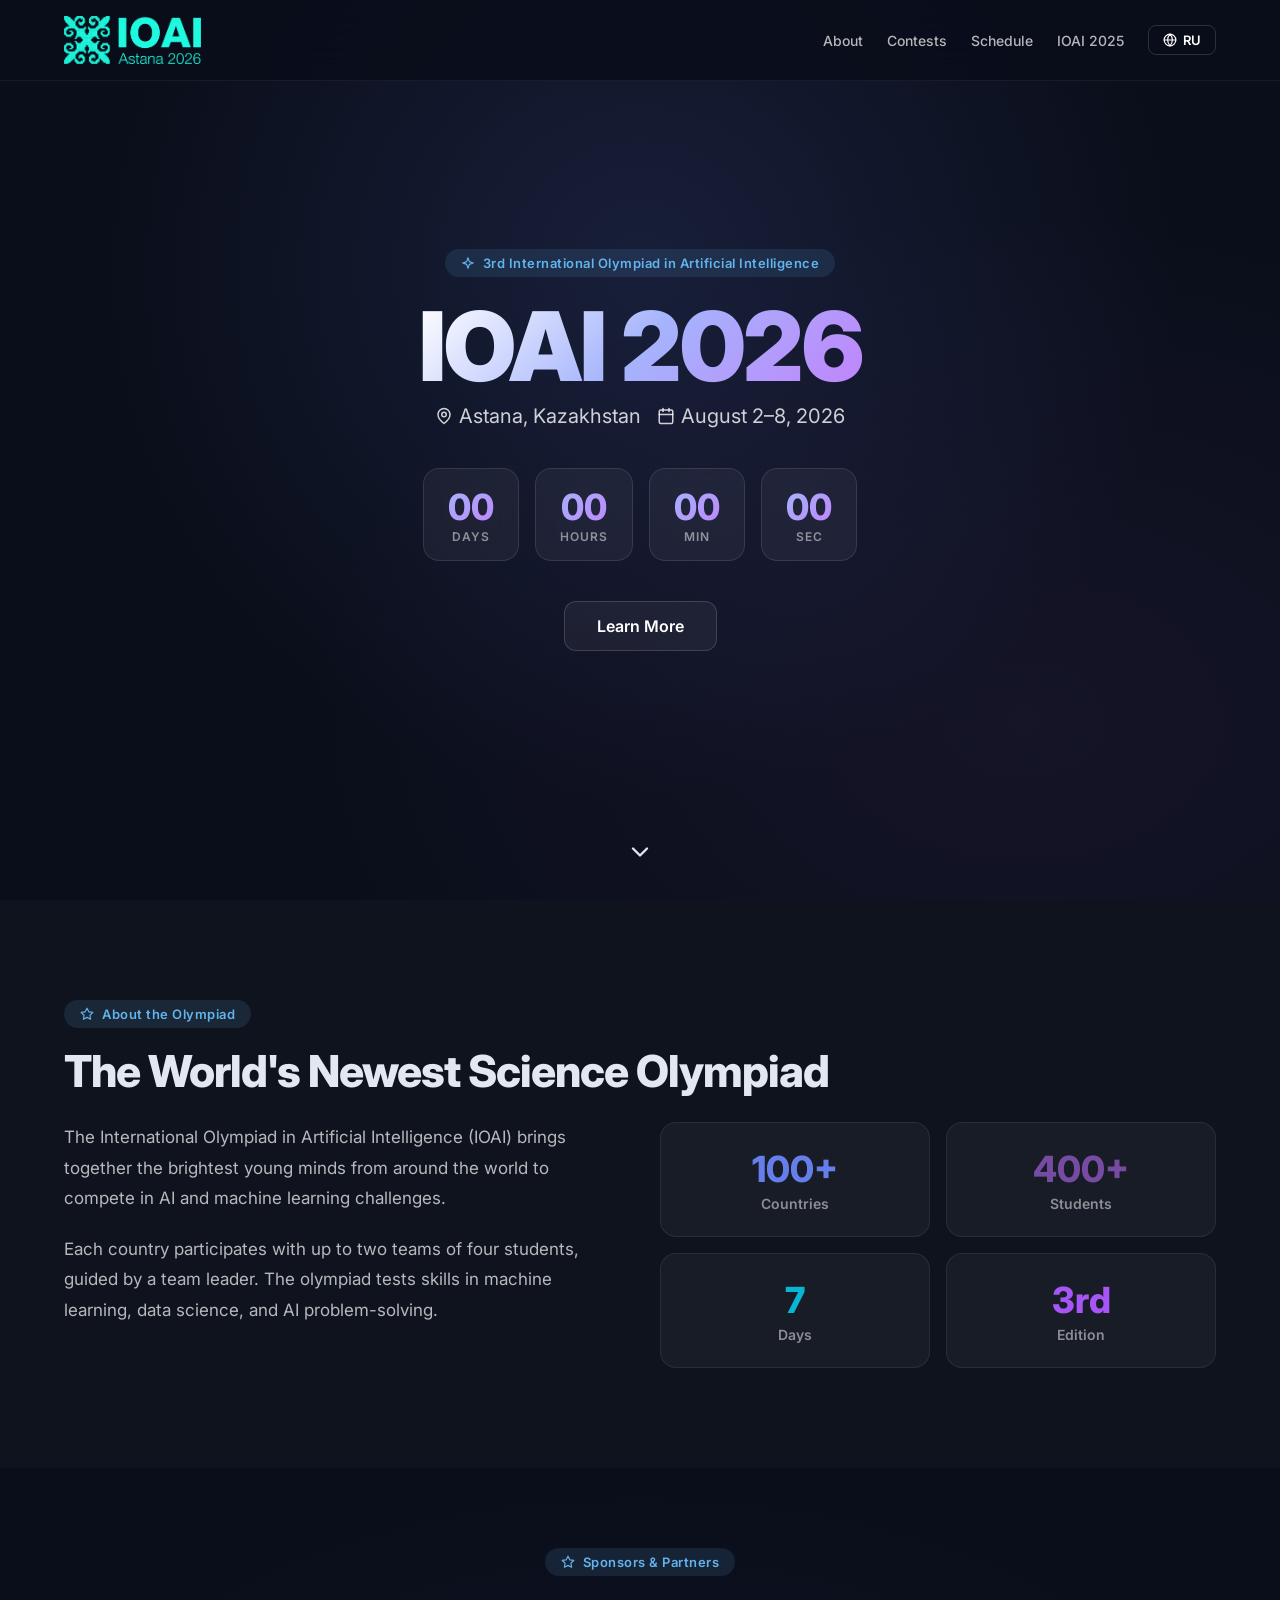
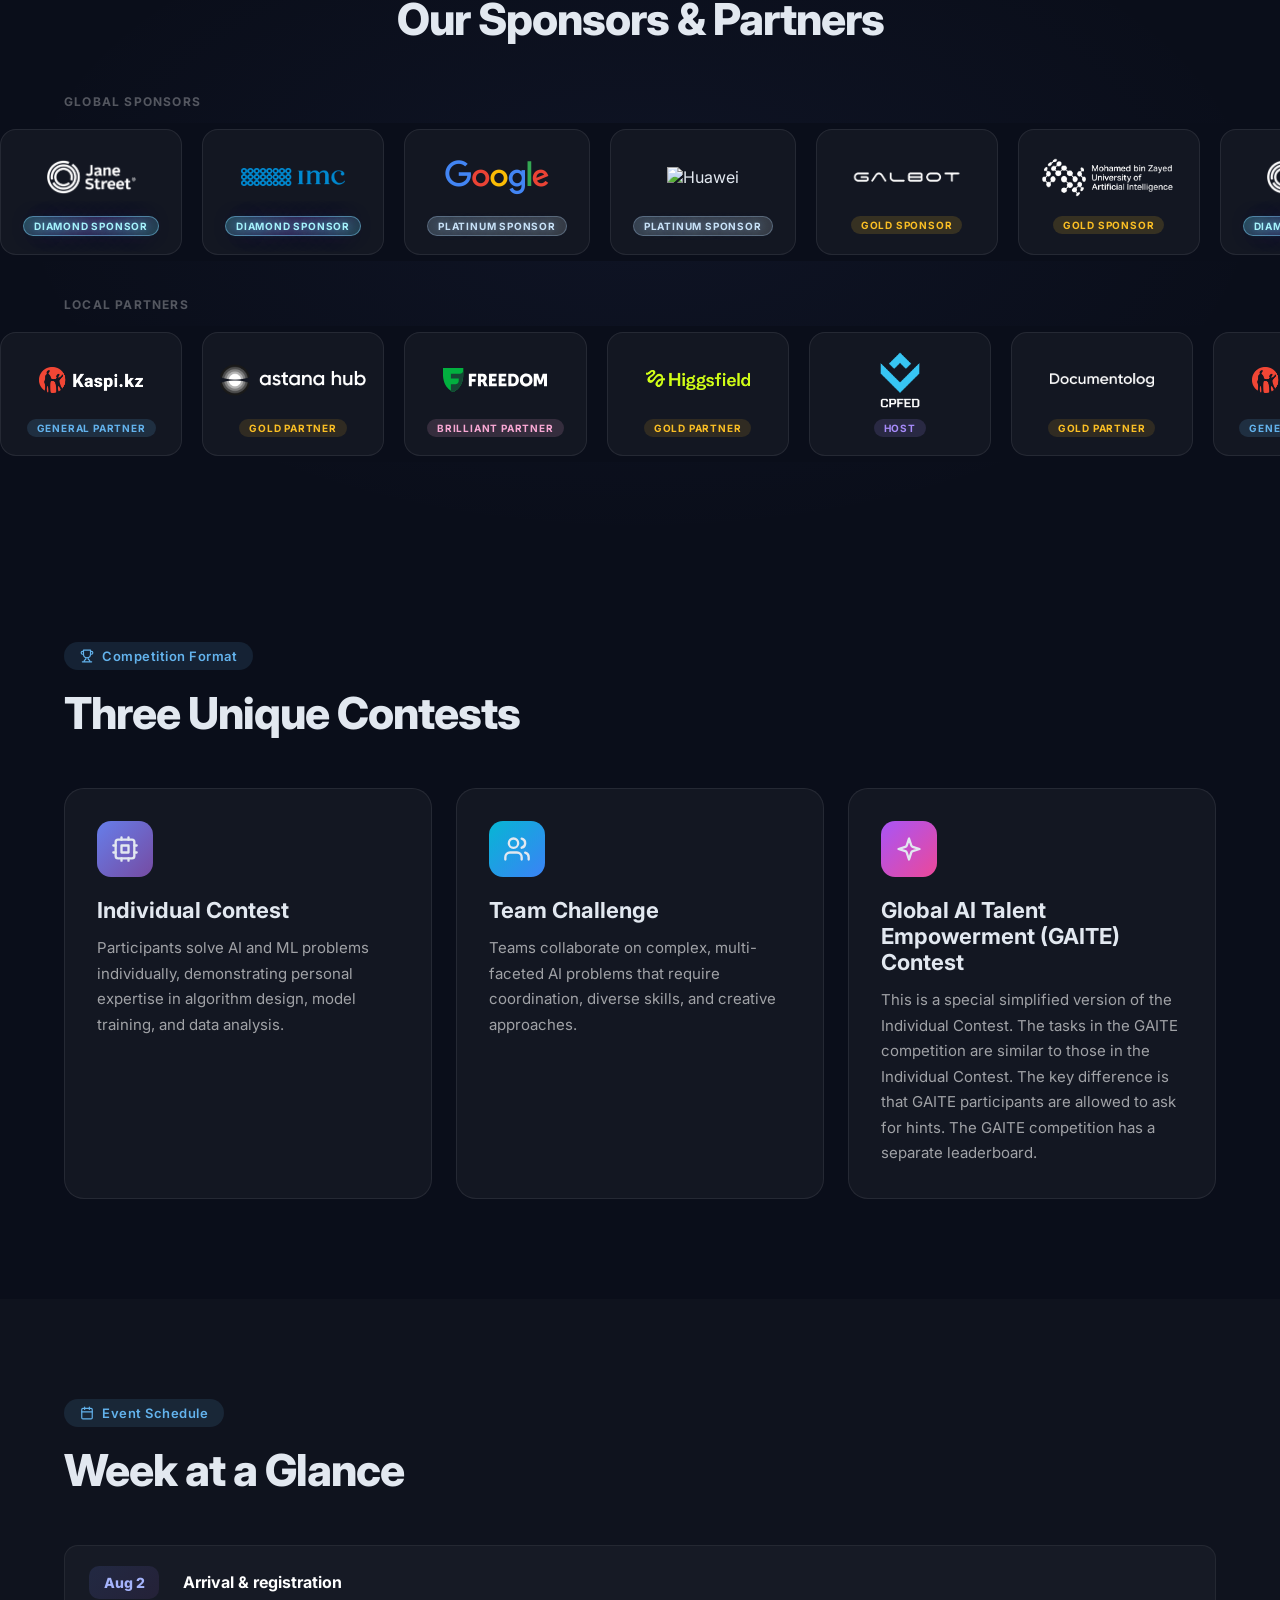
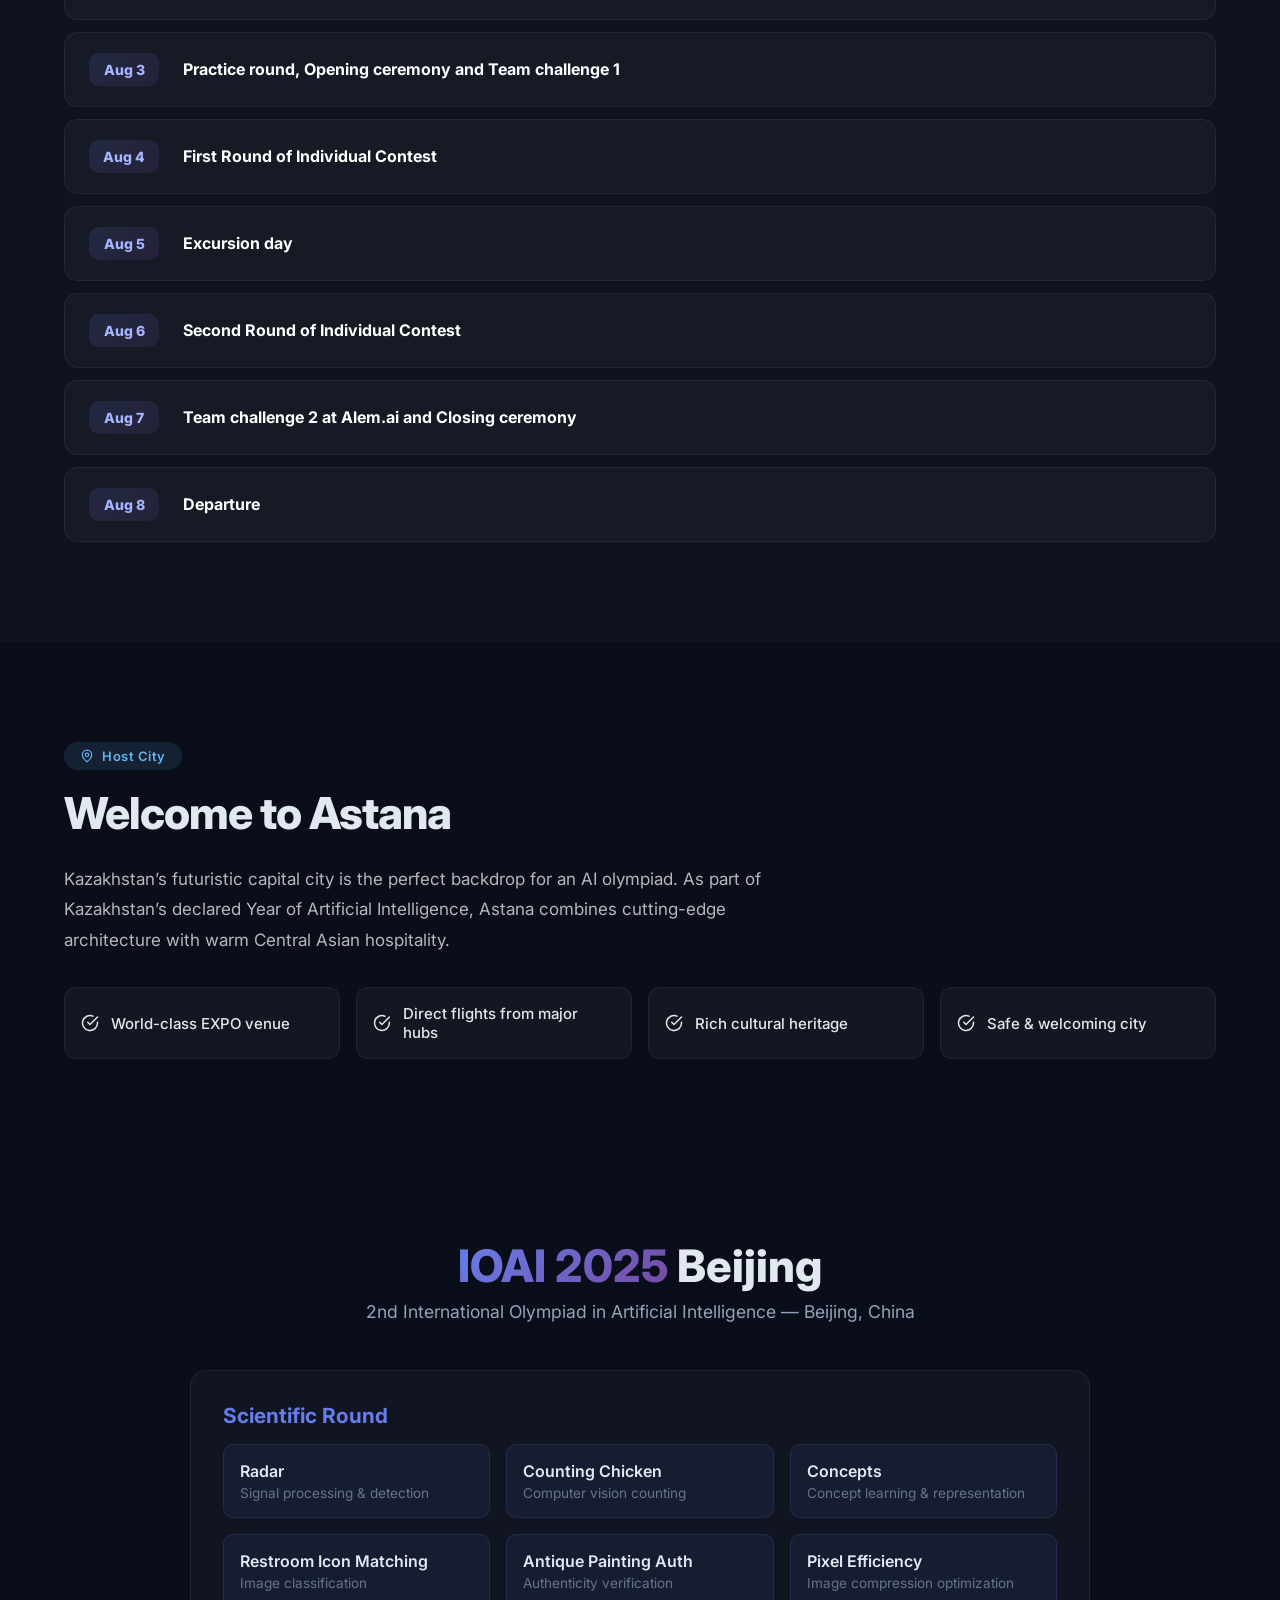
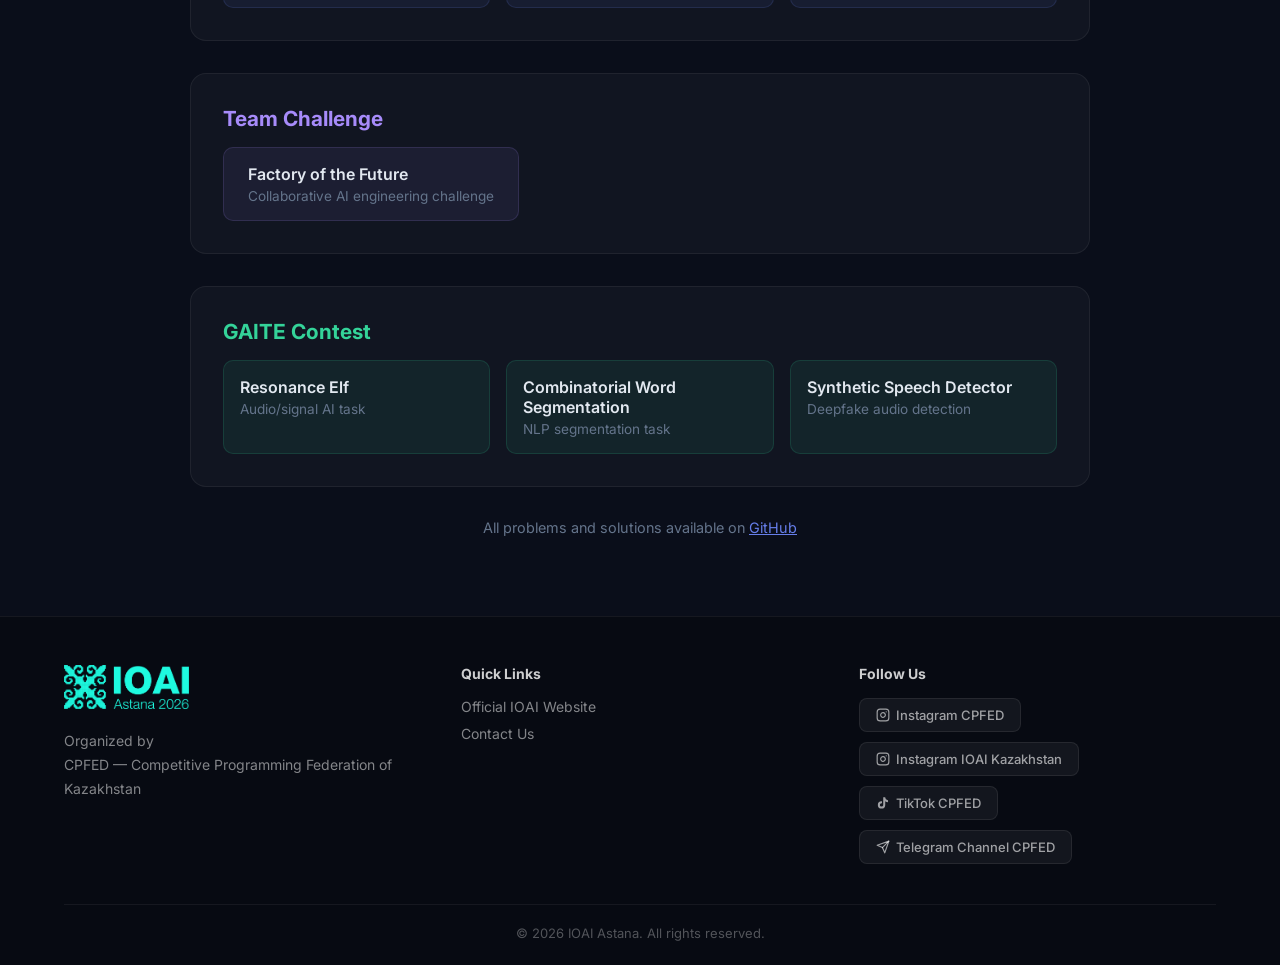
==== index.html @ 9057cfaf "fix/Huawei logo" ====
﻿<!DOCTYPE html>
<html lang="en">
<head>
<meta charset="UTF-8">
<meta name="viewport" content="width=device-width, initial-scale=1.0">
  <title>IOAI 2026 — International Olympiad in Artificial Intelligence | Astana, Kazakhstan</title>
<meta name="description" content="3rd International Olympiad in Artificial Intelligence. August 2-8, 2026. Astana, Kazakhstan. Register now for the world's newest science olympiad.">
<link rel="preconnect" href="https://fonts.googleapis.com">
<link href="https://fonts.googleapis.com/css2?family=Inter:wght@400;500;600;700;800;900&display=swap" rel="stylesheet">
<style>
*,*::before,*::after{box-sizing:border-box;margin:0;padding:0}
body{font-family:'Inter',-apple-system,BlinkMacSystemFont,sans-serif;background:#0a0e1a;color:#e2e8f0;min-height:100vh;overflow-x:hidden}
a{color:inherit;text-decoration:none}
::selection{background:rgba(102,126,234,0.4)}
input,select,textarea,button{font-family:inherit}
::-webkit-scrollbar{width:8px}
::-webkit-scrollbar-track{background:#0a0e1a}
::-webkit-scrollbar-thumb{background:rgba(255,255,255,0.1);border-radius:4px}

/* Animations */
@keyframes floatUp{0%{transform:translateY(0) scale(1);opacity:0}10%{opacity:1}90%{opacity:1}100%{transform:translateY(-110vh) scale(0.5);opacity:0}}
@keyframes bounce{0%,100%{transform:translateX(-50%) translateY(0)}50%{transform:translateX(-50%) translateY(10px)}}
@keyframes fadeIn{from{opacity:0;transform:translateY(10px)}to{opacity:1;transform:translateY(0)}}
@keyframes spin{to{transform:rotate(360deg)}}
@keyframes gradientShift{0%{background-position:0% 50%}50%{background-position:100% 50%}100%{background-position:0% 50%}}

/* Particle */
.particle{position:absolute;border-radius:50%;animation:floatUp linear infinite}

/* Nav */
.nav{position:fixed;top:0;left:0;right:0;z-index:100;background:rgba(10,14,26,0.85);backdrop-filter:blur(20px);border-bottom:1px solid rgba(255,255,255,0.06)}
.nav-inner{max-width:1200px;margin:0 auto;padding:0 24px;display:flex;align-items:center;justify-content:space-between;height:80px}
.nav-logo{display:flex;align-items:center;gap:10px;cursor:pointer}
.nav-logo-icon{width:36px;height:36px;border-radius:10px;background:linear-gradient(135deg,#667eea,#764ba2);display:flex;align-items:center;justify-content:center}
.nav-links{display:flex;align-items:center;gap:24px}
.nav-link{cursor:pointer;font-size:14px;font-weight:500;color:rgba(255,255,255,0.7);transition:color 0.2s;background:none;border:none}
.nav-link:hover{color:#fff}
.btn-primary{padding:8px 20px;border-radius:8px;border:none;cursor:pointer;background:linear-gradient(135deg,#667eea,#764ba2);color:#fff;font-size:14px;font-weight:600;transition:transform 0.2s}
.btn-primary:hover{transform:scale(1.03)}
.btn-lang{padding:6px 14px;border-radius:8px;border:1px solid rgba(255,255,255,0.15);background:transparent;color:#fff;font-size:13px;font-weight:600;cursor:pointer;display:flex;align-items:center;gap:6px}

/* Section base */
.section{max-width:1200px;margin:0 auto;padding:100px 24px}
.tag{display:inline-flex;align-items:center;gap:8px;padding:6px 16px;border-radius:20px;font-size:13px;font-weight:600;background:rgba(99,179,237,0.12);color:#63b3ed;margin-bottom:16px;letter-spacing:0.5px}
.section-title{font-size:clamp(28px,4vw,44px);font-weight:800;margin-bottom:24px;letter-spacing:-1px}

/* Hero */
.hero{min-height:100vh;display:flex;align-items:center;justify-content:center;position:relative;overflow:hidden;background:radial-gradient(ellipse at 50% 30%,rgba(102,126,234,0.15) 0%,transparent 60%),radial-gradient(ellipse at 80% 80%,rgba(118,75,162,0.1) 0%,transparent 50%)}
.hero-content{text-align:center;z-index:10;padding:0 24px;max-width:800px}
.hero-title{font-size:clamp(48px,10vw,96px);font-weight:900;line-height:0.95;background:linear-gradient(135deg,#fff 0%,#a5b4fc 50%,#c084fc 100%);-webkit-background-clip:text;-webkit-text-fill-color:transparent;margin-bottom:12px;letter-spacing:-2px}
.hero-meta{display:flex;align-items:center;justify-content:center;gap:16px;margin-bottom:8px;flex-wrap:wrap;font-size:20px;color:rgba(255,255,255,0.8)}
.hero-meta svg{flex-shrink:0}
.countdown{display:flex;justify-content:center;gap:16px;margin:40px 0;flex-wrap:wrap}
.countdown-item{background:rgba(255,255,255,0.05);border:1px solid rgba(255,255,255,0.1);border-radius:16px;padding:16px 24px;min-width:80px;text-align:center;backdrop-filter:blur(10px)}
.countdown-val{font-size:36px;font-weight:800;font-variant-numeric:tabular-nums;background:linear-gradient(135deg,#a5b4fc,#c084fc);-webkit-background-clip:text;-webkit-text-fill-color:transparent}
.countdown-label{font-size:12px;color:rgba(255,255,255,0.5);font-weight:600;text-transform:uppercase;letter-spacing:1px}
.hero-buttons{display:flex;gap:16px;justify-content:center;flex-wrap:wrap}
.btn-hero{padding:14px 32px;border-radius:12px;border:none;cursor:pointer;background:linear-gradient(135deg,#667eea,#764ba2);color:#fff;font-size:16px;font-weight:700;display:flex;align-items:center;gap:8px;box-shadow:0 4px 30px rgba(102,126,234,0.4);transition:transform 0.2s}
.btn-hero:hover{transform:scale(1.04)}
.btn-hero-outline{padding:14px 32px;border-radius:12px;cursor:pointer;border:1px solid rgba(255,255,255,0.15);background:rgba(255,255,255,0.05);color:#fff;font-size:16px;font-weight:600}
.scroll-hint{position:absolute;bottom:30px;left:50%;transform:translateX(-50%);cursor:pointer;animation:bounce 2s infinite}

/* About stats */
.stats-grid{display:grid;grid-template-columns:1fr 1fr;gap:16px}
.stat-card{background:rgba(255,255,255,0.04);border:1px solid rgba(255,255,255,0.08);border-radius:16px;padding:24px;text-align:center}
.stat-val{font-size:36px;font-weight:800;margin-bottom:4px}
.stat-label{font-size:14px;color:rgba(255,255,255,0.5);font-weight:600}

/* Cards */
.card{background:rgba(255,255,255,0.04);border:1px solid rgba(255,255,255,0.08);border-radius:20px;padding:32px;transition:all 0.3s}
.card:hover{background:rgba(255,255,255,0.07);transform:translateY(-4px)}
.card-icon{width:56px;height:56px;border-radius:14px;display:flex;align-items:center;justify-content:center;margin-bottom:20px}
.card h3{font-size:22px;font-weight:700;margin-bottom:12px}
.card p{font-size:15px;line-height:1.7;color:rgba(255,255,255,0.6)}

/* Schedule */
.schedule-item{display:flex;align-items:center;gap:24px;padding:20px 24px;background:rgba(255,255,255,0.03);border:1px solid rgba(255,255,255,0.06);border-radius:14px;transition:all 0.2s}
.schedule-item:hover{background:rgba(255,255,255,0.06)}
.schedule-date{min-width:70px;padding:8px 0;text-align:center;border-radius:10px;background:linear-gradient(135deg,rgba(102,126,234,0.15),rgba(118,75,162,0.15));font-weight:800;font-size:14px;color:#a5b4fc}

/* Feature chips */
.feature-chip{display:flex;align-items:center;gap:12px;padding:16px;background:rgba(255,255,255,0.04);border-radius:12px;border:1px solid rgba(255,255,255,0.06);font-size:15px;font-weight:500}

/* Registration */
.register-section{background:radial-gradient(ellipse at 50% 50%,rgba(102,126,234,0.08) 0%,transparent 60%)}
.role-grid{display:grid;grid-template-columns:repeat(auto-fit,minmax(160px,1fr));gap:12px;margin-bottom:32px}
.role-card{padding:20px;border-radius:16px;cursor:pointer;text-align:center;background:rgba(255,255,255,0.03);border:1.5px solid rgba(255,255,255,0.08);transition:all 0.2s}
.role-card.active{background:rgba(102,126,234,0.15);border:2px solid #667eea;transform:scale(1.02)}
.role-icon{width:48px;height:48px;border-radius:14px;margin:0 auto 12px;display:flex;align-items:center;justify-content:center;background:rgba(255,255,255,0.06);color:rgba(255,255,255,0.4)}
.role-card.active .role-icon{background:linear-gradient(135deg,#667eea,#764ba2);color:#fff}
.role-card .role-label{font-weight:700;font-size:15px;margin-bottom:4px;color:rgba(255,255,255,0.7)}
.role-card.active .role-label{color:#fff}
.role-card .role-desc{font-size:12px;color:rgba(255,255,255,0.4)}

.form-box{background:rgba(255,255,255,0.03);border:1px solid rgba(255,255,255,0.08);border-radius:20px;padding:32px;animation:fadeIn 0.3s ease}
.form-grid{display:grid;gap:16px;margin-bottom:16px}
.form-grid-2{grid-template-columns:1fr 1fr}
.form-grid-3{grid-template-columns:1fr 1fr 1fr}
.form-grid-2-1{grid-template-columns:2fr 1fr}
.form-label{display:block;margin-bottom:6px;font-size:13px;font-weight:600;color:rgba(255,255,255,0.6)}
.form-input{width:100%;padding:12px 16px;border-radius:10px;border:1.5px solid rgba(255,255,255,0.12);background:rgba(255,255,255,0.05);color:#fff;font-size:15px;outline:none;transition:all 0.2s}
.form-input:focus{border-color:#667eea}
.form-input.error{border-color:#ef4444}
.form-input::placeholder{color:rgba(255,255,255,0.25)}
select.form-input{cursor:pointer;appearance:none;background-image:url("data:image/svg+xml,%3Csvg xmlns='http://www.w3.org/2000/svg' width='12' height='12' viewBox='0 0 24 24' fill='none' stroke='rgba(255,255,255,0.4)' stroke-width='2'%3E%3Cpath d='M6 9l6 6 6-6'/%3E%3C/svg%3E");background-repeat:no-repeat;background-position:right 12px center}
select.form-input option{background:#1a1f2e}
.btn-submit{width:100%;padding:16px 32px;border-radius:12px;border:none;cursor:pointer;background:linear-gradient(135deg,#667eea,#764ba2);color:#fff;font-size:17px;font-weight:700;display:flex;align-items:center;justify-content:center;gap:10px;box-shadow:0 4px 30px rgba(102,126,234,0.3);transition:all 0.2s}
.btn-submit:hover{transform:scale(1.01)}
.btn-submit:disabled{opacity:0.6;cursor:wait}
.spinner{width:20px;height:20px;border:3px solid rgba(255,255,255,0.3);border-top-color:#fff;border-radius:50%;display:inline-block;animation:spin 0.8s linear infinite}

/* Success */
.success-box{background:rgba(34,197,94,0.08);border:1px solid rgba(34,197,94,0.25);border-radius:20px;padding:40px;text-align:center;margin-bottom:32px}
.reg-id{display:inline-block;padding:12px 24px;border-radius:12px;background:rgba(255,255,255,0.08);font-family:monospace;font-size:18px;font-weight:700;color:#a5b4fc;letter-spacing:1px}

/* Footer */
.footer{border-top:1px solid rgba(255,255,255,0.06);background:rgba(0,0,0,0.3)}
.footer-inner{max-width:1200px;margin:0 auto;padding:48px 24px 24px}
.footer-grid{display:grid;grid-template-columns:repeat(auto-fit,minmax(200px,1fr));gap:40px;margin-bottom:40px}
.footer-bottom{border-top:1px solid rgba(255,255,255,0.06);padding-top:20px;text-align:center;color:rgba(255,255,255,0.3);font-size:13px}
.social-link{padding:8px 16px;border-radius:8px;background:rgba(255,255,255,0.05);border:1px solid rgba(255,255,255,0.08);color:rgba(255,255,255,0.6);font-size:13px;font-weight:500;display:inline-flex;align-items:center;gap:6px}

/* Sponsors marquee */
@keyframes marqueeLeft{from{transform:translateX(0)}to{transform:translateX(-50%)}}
@keyframes marqueeRight{from{transform:translateX(-50%)}to{transform:translateX(0)}}
.marquee-track{display:flex;gap:20px;width:max-content;padding:6px 0;background:#0a0e1a}
.marquee-left{animation:marqueeLeft 90s linear infinite}
.marquee-right{animation:marqueeRight 90s linear infinite}
.marquee-track:hover{animation-play-state:paused}
.sponsor-card{display:flex;flex-direction:column;align-items:center;gap:10px;padding:18px 22px;background:rgba(255,255,255,0.04);border:1px solid rgba(255,255,255,0.08);border-radius:16px;min-width:170px;flex-shrink:0;text-decoration:none;transition:all 0.25s;cursor:pointer}
.sponsor-card:hover{background:rgba(255,255,255,0.08);transform:translateY(-3px);border-color:rgba(255,255,255,0.15)}
.sponsor-logo-wrap{border-radius:10px;padding:10px 16px;display:flex;align-items:center;justify-content:center;width:136px;height:58px}
.sponsor-logo-wrap img{max-width:100%;max-height:100%;object-fit:contain;display:block}
.sponsor-tier{font-size:10px;font-weight:700;text-transform:uppercase;letter-spacing:0.8px;padding:3px 10px;border-radius:20px;white-space:nowrap}
.tier-diamond{background:linear-gradient(135deg,rgba(100,230,255,0.28),rgba(180,100,255,0.18),rgba(100,230,255,0.22));color:#a5f3fc;text-shadow:0 0 10px rgba(100,230,255,0.8),0 0 22px rgba(160,100,255,0.5);border:1px solid rgba(130,220,255,0.45)}
.tier-platinum{background:linear-gradient(135deg,rgba(180,215,245,0.22),rgba(240,250,255,0.16));color:#c8e2f8;text-shadow:0 0 10px rgba(160,210,255,0.55);border:1px solid rgba(180,220,255,0.28)}
.tier-gold{background:rgba(251,191,36,0.15);color:#fbbf24}
.tier-host{background:rgba(167,139,250,0.15);color:#a78bfa}
.tier-general{background:rgba(99,179,237,0.15);color:#63b3ed}
.tier-brilliant{background:rgba(249,168,212,0.15);color:#f9a8d4}
.tier-golden{background:rgba(251,191,36,0.12);color:#fbbf24}

/* Responsive */
@media(max-width:768px){
  .nav-links .nav-link:not(.btn-primary):not(.btn-lang){display:none}
  .form-grid-2,.form-grid-3,.form-grid-2-1{grid-template-columns:1fr}
  .hero-meta{flex-direction:column;gap:8px}
  .countdown{gap:8px}
  .countdown-item{padding:12px 16px;min-width:60px}
  .countdown-val{font-size:28px}
  .stats-grid{grid-template-columns:1fr 1fr}
}
</style>
</head>
<body>

<!-- SVG Icons (hidden) -->
<svg style="display:none" xmlns="http://www.w3.org/2000/svg">
  <symbol id="icon-brain" viewBox="0 0 24 24" fill="none" stroke="currentColor" stroke-width="2" stroke-linecap="round" stroke-linejoin="round"><path d="M9.5 2A5.5 5.5 0 0 0 4 7.5c0 1.5.5 2.8 1.4 3.8A3.5 3.5 0 0 0 4 14.5C4 16.4 5.6 18 7.5 18H8v2.5a1.5 1.5 0 0 0 3 0V18h2v2.5a1.5 1.5 0 0 0 3 0V18h.5c1.9 0 3.5-1.6 3.5-3.5a3.5 3.5 0 0 0-1.4-2.8c.9-1 1.4-2.3 1.4-3.7A5.5 5.5 0 0 0 14.5 2h-5z"/></symbol>
  <symbol id="icon-sparkles" viewBox="0 0 24 24" fill="none" stroke="currentColor" stroke-width="2" stroke-linecap="round" stroke-linejoin="round"><path d="m12 3-1.9 5.8a2 2 0 0 1-1.3 1.3L3 12l5.8 1.9a2 2 0 0 1 1.3 1.3L12 21l1.9-5.8a2 2 0 0 1 1.3-1.3L21 12l-5.8-1.9a2 2 0 0 1-1.3-1.3Z"/></symbol>
  <symbol id="icon-map-pin" viewBox="0 0 24 24" fill="none" stroke="currentColor" stroke-width="2" stroke-linecap="round" stroke-linejoin="round"><path d="M20 10c0 6-8 12-8 12s-8-6-8-12a8 8 0 1 1 16 0Z"/><circle cx="12" cy="10" r="3"/></symbol>
  <symbol id="icon-calendar" viewBox="0 0 24 24" fill="none" stroke="currentColor" stroke-width="2" stroke-linecap="round" stroke-linejoin="round"><rect x="3" y="4" width="18" height="18" rx="2"/><path d="M16 2v4M8 2v4M3 10h18"/></symbol>
  <symbol id="icon-arrow-right" viewBox="0 0 24 24" fill="none" stroke="currentColor" stroke-width="2" stroke-linecap="round" stroke-linejoin="round"><path d="M5 12h14M12 5l7 7-7 7"/></symbol>
  <symbol id="icon-chevron-down" viewBox="0 0 24 24" fill="none" stroke="currentColor" stroke-width="2" stroke-linecap="round" stroke-linejoin="round"><path d="m6 9 6 6 6-6"/></symbol>
  <symbol id="icon-star" viewBox="0 0 24 24" fill="none" stroke="currentColor" stroke-width="2" stroke-linecap="round" stroke-linejoin="round"><polygon points="12 2 15.09 8.26 22 9.27 17 14.14 18.18 21.02 12 17.77 5.82 21.02 7 14.14 2 9.27 8.91 8.26 12 2"/></symbol>
  <symbol id="icon-trophy" viewBox="0 0 24 24" fill="none" stroke="currentColor" stroke-width="2" stroke-linecap="round" stroke-linejoin="round"><path d="M6 9H4.5a2.5 2.5 0 0 1 0-5H6M18 9h1.5a2.5 2.5 0 0 0 0-5H18M4 22h16M10 14.66V17c0 .55-.47.98-.97 1.21C7.85 18.75 7 20 7 22h10c0-2-0.85-3.25-2.03-3.79A1.07 1.07 0 0 1 14 17v-2.34"/><path d="M18 2H6v7a6 6 0 0 0 12 0V2Z"/></symbol>
  <symbol id="icon-cpu" viewBox="0 0 24 24" fill="none" stroke="currentColor" stroke-width="2" stroke-linecap="round" stroke-linejoin="round"><rect x="4" y="4" width="16" height="16" rx="2"/><rect x="9" y="9" width="6" height="6"/><path d="M15 2v2M15 20v2M2 15h2M2 9h2M20 15h2M20 9h2M9 2v2M9 20v2"/></symbol>
  <symbol id="icon-users" viewBox="0 0 24 24" fill="none" stroke="currentColor" stroke-width="2" stroke-linecap="round" stroke-linejoin="round"><path d="M16 21v-2a4 4 0 0 0-4-4H6a4 4 0 0 0-4 4v2"/><circle cx="9" cy="7" r="4"/><path d="M22 21v-2a4 4 0 0 0-3-3.87M16 3.13a4 4 0 0 1 0 7.75"/></symbol>
  <symbol id="icon-check" viewBox="0 0 24 24" fill="none" stroke="currentColor" stroke-width="2" stroke-linecap="round" stroke-linejoin="round"><path d="M22 11.08V12a10 10 0 1 1-5.93-9.14"/><path d="M22 4 12 14.01l-3-3"/></symbol>
  <symbol id="icon-ticket" viewBox="0 0 24 24" fill="none" stroke="currentColor" stroke-width="2" stroke-linecap="round" stroke-linejoin="round"><path d="M2 9a3 3 0 0 1 0 6v2a2 2 0 0 0 2 2h16a2 2 0 0 0 2-2v-2a3 3 0 0 1 0-6V7a2 2 0 0 0-2-2H4a2 2 0 0 0-2 2Z"/><path d="M13 5v2M13 17v2M13 11v2"/></symbol>
  <symbol id="icon-grad" viewBox="0 0 24 24" fill="none" stroke="currentColor" stroke-width="2" stroke-linecap="round" stroke-linejoin="round"><path d="M22 10v6M2 10l10-5 10 5-10 5z"/><path d="M6 12v5c0 1.66 2.69 3 6 3s6-1.34 6-3v-5"/></symbol>
  <symbol id="icon-user" viewBox="0 0 24 24" fill="none" stroke="currentColor" stroke-width="2" stroke-linecap="round" stroke-linejoin="round"><path d="M19 21v-2a4 4 0 0 0-4-4H9a4 4 0 0 0-4 4v2"/><circle cx="12" cy="7" r="4"/></symbol>
  <symbol id="icon-heart" viewBox="0 0 24 24" fill="none" stroke="currentColor" stroke-width="2" stroke-linecap="round" stroke-linejoin="round"><path d="M19 14c1.49-1.46 3-3.21 3-5.5A5.5 5.5 0 0 0 16.5 3c-1.76 0-3 .5-4.5 2-1.5-1.5-2.74-2-4.5-2A5.5 5.5 0 0 0 2 8.5c0 2.3 1.5 4.05 3 5.5l7 7Z"/></symbol>
  <symbol id="icon-globe" viewBox="0 0 24 24" fill="none" stroke="currentColor" stroke-width="2" stroke-linecap="round" stroke-linejoin="round"><circle cx="12" cy="12" r="10"/><path d="M12 2a14.5 14.5 0 0 0 0 20 14.5 14.5 0 0 0 0-20M2 12h20"/></symbol>
</svg>

<div id="contact-popup" onclick="if(event.target===this)hideContactPopup()" style="display:none;position:fixed;inset:0;z-index:200;background:rgba(0,0,0,0.65);backdrop-filter:blur(6px);align-items:center;justify-content:center">
  <div style="background:#13182a;border:1px solid rgba(255,255,255,0.1);border-radius:20px;padding:36px 32px;max-width:400px;width:90%;text-align:center;position:relative">
    <button onclick="hideContactPopup()" style="position:absolute;top:14px;right:18px;background:none;border:none;color:rgba(255,255,255,0.4);cursor:pointer;font-size:22px;line-height:1">&times;</button>
    <div style="width:56px;height:56px;border-radius:14px;background:linear-gradient(135deg,#667eea,#764ba2);display:flex;align-items:center;justify-content:center;margin:0 auto 16px">
      <svg width="24" height="24" fill="none" stroke="white" stroke-width="2" stroke-linecap="round" stroke-linejoin="round" viewBox="0 0 24 24"><rect x="2" y="4" width="20" height="16" rx="2"/><path d="m22 7-8.97 5.7a1.94 1.94 0 0 1-2.06 0L2 7"/></svg>
    </div>
    <h3 style="font-size:20px;font-weight:700;margin-bottom:6px">Contact Us</h3>
    <p style="color:rgba(255,255,255,0.45);font-size:14px;margin-bottom:20px">Reach the organizing team at</p>
    <div style="background:rgba(255,255,255,0.05);border:1px solid rgba(255,255,255,0.1);border-radius:10px;padding:14px 20px;font-family:monospace;font-size:16px;font-weight:600;color:#a5b4fc;margin-bottom:20px;letter-spacing:0.3px">admin@cpfed.kz</div>
    <div style="display:flex;gap:12px;justify-content:center">
      <button id="copy-btn" onclick="navigator.clipboard.writeText('admin@cpfed.kz');this.textContent='Copied!';setTimeout(()=>this.textContent='Copy',1800)" style="padding:10px 22px;border-radius:10px;border:1px solid rgba(255,255,255,0.15);background:rgba(255,255,255,0.05);color:#fff;cursor:pointer;font-size:14px;font-weight:600">Copy</button>
      <a href="mailto:admin@cpfed.kz" style="padding:10px 22px;border-radius:10px;border:none;background:linear-gradient(135deg,#667eea,#764ba2);color:#fff;font-size:14px;font-weight:600;display:inline-flex;align-items:center">Send Email</a>
    </div>
  </div>
</div>

<div id="app"></div>

<script>
const APPS_SCRIPT_URL = "https://script.google.com/macros/s/AKfycbyUSYQFSTnmUwUpfRoK2LoouwHypRF5ihey_YaCml9yQmwR3bWNBRnzJHL6UyyNlRLh/exec";

const COUNTRIES = ["Afghanistan","Albania","Algeria","Argentina","Armenia","Australia","Austria","Azerbaijan","Bahrain","Bangladesh","Belarus","Belgium","Bolivia","Bosnia and Herzegovina","Brazil","Brunei","Bulgaria","Cambodia","Canada","Chile","China","Colombia","Costa Rica","Croatia","Cuba","Cyprus","Czech Republic","Denmark","Ecuador","Egypt","Estonia","Ethiopia","Finland","France","Georgia","Germany","Ghana","Greece","Guatemala","Hong Kong","Hungary","Iceland","India","Indonesia","Iran","Iraq","Ireland","Israel","Italy","Jamaica","Japan","Jordan","Kazakhstan","Kenya","Kuwait","Kyrgyzstan","Latvia","Lebanon","Libya","Lithuania","Luxembourg","Malaysia","Maldives","Mexico","Moldova","Mongolia","Montenegro","Morocco","Myanmar","Nepal","Netherlands","New Zealand","Nigeria","North Korea","North Macedonia","Norway","Oman","Pakistan","Palestine","Panama","Paraguay","Peru","Philippines","Poland","Portugal","Qatar","Romania","Russia","Saudi Arabia","Senegal","Serbia","Singapore","Slovakia","Slovenia","South Africa","South Korea","Spain","Sri Lanka","Sweden","Switzerland","Syria","Taiwan","Tajikistan","Tanzania","Thailand","Trinidad and Tobago","Tunisia","Turkey","Turkmenistan","UAE","Uganda","Ukraine","United Kingdom","United States","Uruguay","Uzbekistan","Venezuela","Vietnam"];

const T = {
  en: {
    nav:{about:"About",contests:"Contests",schedule:"Schedule",ioai2025:"IOAI 2025",register:"Register",lang:"RU"},
    hero:{badge:"3rd International Olympiad in Artificial Intelligence",title:"IOAI 2026",subtitle:"Astana, Kazakhstan",dates:"August 2\u20138, 2026",cta:"Get Your Pass",learnMore:"Learn More"},
    about:{tag:"About the Olympiad",title:"The World's Newest Science Olympiad",desc1:"The International Olympiad in Artificial Intelligence (IOAI) brings together the brightest young minds from around the world to compete in AI and machine learning challenges.",desc2:"Each country participates with up to two teams of four students, guided by a team leader. The olympiad tests skills in machine learning, data science, and AI problem-solving.",s1v:"100+",s1l:"Countries",s2v:"400+",s2l:"Students",s3v:"7",s3l:"Days",s4v:"3rd",s4l:"Edition"},
    contests:{tag:"Competition Format",title:"Three Unique Contests",c1:{t:"Individual Contest",d:"Participants solve AI and ML problems individually, demonstrating personal expertise in algorithm design, model training, and data analysis."},c2:{t:"Team Challenge",d:"Teams collaborate on complex, multi-faceted AI problems that require coordination, diverse skills, and creative approaches."},c3:{t:"Global AI Talent Empowerment (GAITE) Contest",d:"This is a special simplified version of the Individual Contest. The tasks in the GAITE competition are similar to those in the Individual Contest. The key difference is that GAITE participants are allowed to ask for hints. The GAITE competition has a separate leaderboard."}},
    schedule:{tag:"Event Schedule",title:"Week at a Glance",days:[{d:"Aug 2",t:"Arrival & Registration",s:"Arrival & registration"},{d:"Aug 3",t:"Opening Ceremony",s:"Practice round, Opening ceremony and Team challenge 1"},{d:"Aug 4",t:"Individual Contest",s:"First Round of Individual Contest"},{d:"Aug 5",t:"Excursion Day",s:"Excursion day"},{d:"Aug 6",t:"Team Challenge",s:"Second Round of Individual Contest"},{d:"Aug 7",t:"GAITE Contest",s:"Team challenge 2 at Alem.ai and Closing ceremony"},{d:"Aug 8",t:"Closing Ceremony",s:"Departure"}]},
    venue:{tag:"Host City",title:"Welcome to Astana",desc:"Kazakhstan\u2019s futuristic capital city is the perfect backdrop for an AI olympiad. As part of Kazakhstan\u2019s declared Year of Artificial Intelligence, Astana combines cutting-edge architecture with warm Central Asian hospitality.",features:["World-class EXPO venue","Direct flights from major hubs","Rich cultural heritage","Safe & welcoming city"]},
    reg:{tag:"Entry Pass",title:"Register for IOAI 2026",desc:"Select your role and fill out the form below. You\u2019ll receive a confirmation email with a QR code \u2014 your entry pass to the event.",roleSelect:"I am registering as...",roles:{competitor:{l:"Competitor",d:"Student participating",i:"grad"},coach:{l:"Coach / Leader",d:"Team leader or coach",i:"user"},parent:{l:"Parent / Guardian",d:"Parent of a student",i:"heart"},guest:{l:"Guest / Visitor",d:"Event visitor",i:"ticket"}},fn:"First Name",ln:"Last Name",em:"Email",ph:"Phone Number",co:"Country",ins:"School / University",insType:"Institution Type",school:"School",uni:"University",dob:"Date of Birth",ts:"T-shirt Size",diet:"Dietary Restrictions",dietOpts:{none:"None",vegetarian:"Vegetarian",vegan:"Vegan",halal:"Halal",other:"Other"},cn:"Student\u2019s Full Name",cr:"Relation to Student",msg:"Additional Message (optional)",submit:"Complete Registration",submitting:"Submitting...",success:"Registration confirmed! Check your email for confirmation and QR code.",successId:"Your registration ID:",inv:"Please enter a valid email",err:"Something went wrong. Please try again.",another:"Register another person"},
    footer:{org:"Organized by",cpfed:"CPFED \u2014 Competitive Programming Federation of Kazakhstan",links:"Quick Links",official:"Official IOAI Website",contact:"Contact Us",follow:"Follow Us",rights:"\u00a9 2026 IOAI Astana. All rights reserved."},
    cd:{d:"Days",h:"Hours",m:"Min",s:"Sec"},
    ioai2025:{subtitle:"2nd International Olympiad in Artificial Intelligence — Beijing, China",scientific:"Scientific Round",team:"Team Challenge",gaite:"GAITE Contest",tasks:{radar:"Signal processing & detection",chicken:"Computer vision counting",concepts:"Concept learning & representation",restroom:"Image classification",antique:"Authenticity verification",pixel:"Image compression optimization",factory:"Collaborative AI engineering challenge",resonance:"Audio/signal AI task",wordSeg:"NLP segmentation task",speech:"Deepfake audio detection"},footer:"All problems and solutions available on"}
  },
  ru: {
    nav:{about:"\u041e \u043d\u0430\u0441",contests:"\u041a\u043e\u043d\u043a\u0443\u0440\u0441\u044b",schedule:"\u0420\u0430\u0441\u043f\u0438\u0441\u0430\u043d\u0438\u0435",ioai2025:"IOAI 2025",register:"\u0420\u0435\u0433\u0438\u0441\u0442\u0440\u0430\u0446\u0438\u044f",lang:"KZ"},
    hero:{badge:"3-\u044f \u041c\u0435\u0436\u0434\u0443\u043d\u0430\u0440\u043e\u0434\u043d\u0430\u044f \u041e\u043b\u0438\u043c\u043f\u0438\u0430\u0434\u0430 \u043f\u043e \u0418\u0441\u043a\u0443\u0441\u0441\u0442\u0432\u0435\u043d\u043d\u043e\u043c\u0443 \u0418\u043d\u0442\u0435\u043b\u043b\u0435\u043a\u0442\u0443",title:"IOAI 2026",subtitle:"\u0410\u0441\u0442\u0430\u043d\u0430, \u041a\u0430\u0437\u0430\u0445\u0441\u0442\u0430\u043d",dates:"2\u20138 \u0430\u0432\u0433\u0443\u0441\u0442\u0430 2026",cta:"\u041f\u043e\u043b\u0443\u0447\u0438\u0442\u044c \u043f\u0440\u043e\u043f\u0443\u0441\u043a",learnMore:"\u041f\u043e\u0434\u0440\u043e\u0431\u043d\u0435\u0435"},
    about:{tag:"\u041e\u0431 \u041e\u043b\u0438\u043c\u043f\u0438\u0430\u0434\u0435",title:"\u041d\u043e\u0432\u0435\u0439\u0448\u0430\u044f \u041c\u0435\u0436\u0434\u0443\u043d\u0430\u0440\u043e\u0434\u043d\u0430\u044f \u041d\u0430\u0443\u0447\u043d\u0430\u044f \u041e\u043b\u0438\u043c\u043f\u0438\u0430\u0434\u0430",desc1:"\u041c\u0435\u0436\u0434\u0443\u043d\u0430\u0440\u043e\u0434\u043d\u0430\u044f \u043e\u043b\u0438\u043c\u043f\u0438\u0430\u0434\u0430 \u043f\u043e \u0438\u0441\u043a\u0443\u0441\u0441\u0442\u0432\u0435\u043d\u043d\u043e\u043c\u0443 \u0438\u043d\u0442\u0435\u043b\u043b\u0435\u043a\u0442\u0443 (IOAI) \u043e\u0431\u044a\u0435\u0434\u0438\u043d\u044f\u0435\u0442 \u0442\u0430\u043b\u0430\u043d\u0442\u043b\u0438\u0432\u0435\u0439\u0448\u0438\u0445 \u043c\u043e\u043b\u043e\u0434\u044b\u0445 \u043b\u044e\u0434\u0435\u0439 \u0441\u043e \u0432\u0441\u0435\u0433\u043e \u043c\u0438\u0440\u0430 \u0434\u043b\u044f \u0441\u043e\u0440\u0435\u0432\u043d\u043e\u0432\u0430\u043d\u0438\u0439 \u0432 \u043e\u0431\u043b\u0430\u0441\u0442\u0438 \u0418\u0418 \u0438 \u043c\u0430\u0448\u0438\u043d\u043d\u043e\u0433\u043e \u043e\u0431\u0443\u0447\u0435\u043d\u0438\u044f.",desc2:"\u041a\u0430\u0436\u0434\u0430\u044f \u0441\u0442\u0440\u0430\u043d\u0430 \u0443\u0447\u0430\u0441\u0442\u0432\u0443\u0435\u0442 \u0434\u0432\u0443\u043c\u044f \u043a\u043e\u043c\u0430\u043d\u0434\u0430\u043c\u0438 \u0438\u0437 \u0447\u0435\u0442\u044b\u0440\u0451\u0445 \u0441\u0442\u0443\u0434\u0435\u043d\u0442\u043e\u0432 \u043f\u043e\u0434 \u0440\u0443\u043a\u043e\u0432\u043e\u0434\u0441\u0442\u0432\u043e\u043c \u0442\u0438\u043c\u043b\u0438\u0434\u0435\u0440\u0430. \u041e\u043b\u0438\u043c\u043f\u0438\u0430\u0434\u0430 \u043f\u0440\u043e\u0432\u0435\u0440\u044f\u0435\u0442 \u043d\u0430\u0432\u044b\u043a\u0438 \u0432 ML, \u0430\u043d\u0430\u043b\u0438\u0437\u0435 \u0434\u0430\u043d\u043d\u044b\u0445 \u0438 \u0440\u0435\u0448\u0435\u043d\u0438\u0438 \u0437\u0430\u0434\u0430\u0447 \u0418\u0418.",s1v:"100+",s1l:"\u0421\u0442\u0440\u0430\u043d",s2v:"400+",s2l:"\u0423\u0447\u0430\u0441\u0442\u043d\u0438\u043a\u043e\u0432",s3v:"7",s3l:"\u0414\u043d\u0435\u0439",s4v:"3-\u0439",s4l:"\u0412\u044b\u043f\u0443\u0441\u043a"},
    contests:{tag:"\u0424\u043e\u0440\u043c\u0430\u0442 \u0441\u043e\u0440\u0435\u0432\u043d\u043e\u0432\u0430\u043d\u0438\u0439",title:"\u0422\u0440\u0438 \u0443\u043d\u0438\u043a\u0430\u043b\u044c\u043d\u044b\u0445 \u043a\u043e\u043d\u043a\u0443\u0440\u0441\u0430",c1:{t:"\u0418\u043d\u0434\u0438\u0432\u0438\u0434\u0443\u0430\u043b\u044c\u043d\u044b\u0439 \u043a\u043e\u043d\u043a\u0443\u0440\u0441",d:"\u0423\u0447\u0430\u0441\u0442\u043d\u0438\u043a\u0438 \u0440\u0435\u0448\u0430\u044e\u0442 \u0437\u0430\u0434\u0430\u0447\u0438 \u0418\u0418 \u0438 ML \u0438\u043d\u0434\u0438\u0432\u0438\u0434\u0443\u0430\u043b\u044c\u043d\u043e, \u0434\u0435\u043c\u043e\u043d\u0441\u0442\u0440\u0438\u0440\u0443\u044f \u044d\u043a\u0441\u043f\u0435\u0440\u0442\u0438\u0437\u0443 \u0432 \u0430\u043b\u0433\u043e\u0440\u0438\u0442\u043c\u0430\u0445 \u0438 \u0430\u043d\u0430\u043b\u0438\u0437\u0435 \u0434\u0430\u043d\u043d\u044b\u0445."},c2:{t:"\u041a\u043e\u043c\u0430\u043d\u0434\u043d\u043e\u0435 \u0441\u043e\u0440\u0435\u0432\u043d\u043e\u0432\u0430\u043d\u0438\u0435",d:"\u041a\u043e\u043c\u0430\u043d\u0434\u044b \u0441\u043e\u0432\u043c\u0435\u0441\u0442\u043d\u043e \u0440\u0435\u0448\u0430\u044e\u0442 \u0441\u043b\u043e\u0436\u043d\u044b\u0435 \u043c\u043d\u043e\u0433\u043e\u0433\u0440\u0430\u043d\u043d\u044b\u0435 \u0437\u0430\u0434\u0430\u0447\u0438 \u0418\u0418, \u0442\u0440\u0435\u0431\u0443\u044e\u0449\u0438\u0435 \u043a\u043e\u043e\u0440\u0434\u0438\u043d\u0430\u0446\u0438\u0438 \u0438 \u043a\u0440\u0435\u0430\u0442\u0438\u0432\u043d\u044b\u0445 \u043f\u043e\u0434\u0445\u043e\u0434\u043e\u0432."},c3:{t:"\u0421\u043e\u0440\u0435\u0432\u043d\u043e\u0432\u0430\u043d\u0438\u0435 Global AI Talent Empowerment (GAITE)",d:"\u042d\u0442\u043e \u0441\u043f\u0435\u0446\u0438\u0430\u043b\u044c\u043d\u0430\u044f \u0443\u043f\u0440\u043e\u0449\u0451\u043d\u043d\u0430\u044f \u0432\u0435\u0440\u0441\u0438\u044f \u0418\u043d\u0434\u0438\u0432\u0438\u0434\u0443\u0430\u043b\u044c\u043d\u043e\u0433\u043e \u0441\u043e\u0440\u0435\u0432\u043d\u043e\u0432\u0430\u043d\u0438\u044f. \u0417\u0430\u0434\u0430\u0447\u0438 \u0441\u043e\u0440\u0435\u0432\u043d\u043e\u0432\u0430\u043d\u0438\u044f GAITE \u0430\u043d\u0430\u043b\u043e\u0433\u0438\u0447\u043d\u044b \u0437\u0430\u0434\u0430\u0447\u0430\u043c \u0418\u043d\u0434\u0438\u0432\u0438\u0434\u0443\u0430\u043b\u044c\u043d\u043e\u0433\u043e \u0441\u043e\u0440\u0435\u0432\u043d\u043e\u0432\u0430\u043d\u0438\u044f. \u0413\u043b\u0430\u0432\u043d\u043e\u0435 \u043e\u0442\u043b\u0438\u0447\u0438\u0435 \u0437\u0430\u043a\u043b\u044e\u0447\u0430\u0435\u0442\u0441\u044f \u0432 \u0442\u043e\u043c, \u0447\u0442\u043e \u0443\u0447\u0430\u0441\u0442\u043d\u0438\u043a\u0438 GAITE \u043c\u043e\u0433\u0443\u0442 \u043f\u0440\u043e\u0441\u0438\u0442\u044c \u043f\u043e\u0434\u0441\u043a\u0430\u0437\u043a\u0438. \u0414\u043b\u044f \u0441\u043e\u0440\u0435\u0432\u043d\u043e\u0432\u0430\u043d\u0438\u044f GAITE \u043f\u0440\u0435\u0434\u0443\u0441\u043c\u043e\u0442\u0440\u0435\u043d\u0430 \u043e\u0442\u0434\u0435\u043b\u044c\u043d\u0430\u044f \u0442\u0430\u0431\u043b\u0438\u0446\u0430 \u0440\u0435\u0437\u0443\u043b\u044c\u0442\u0430\u0442\u043e\u0432."}},
    schedule:{tag:"\u0420\u0430\u0441\u043f\u0438\u0441\u0430\u043d\u0438\u0435",title:"\u041d\u0435\u0434\u0435\u043b\u044f \u0432 \u0434\u0435\u0442\u0430\u043b\u044f\u0445",days:[{d:"2 \u0430\u0432\u0433",t:"\u041f\u0440\u0438\u0431\u044b\u0442\u0438\u0435 \u0438 \u0440\u0435\u0433\u0438\u0441\u0442\u0440\u0430\u0446\u0438\u044f",s:"\u0417\u0430\u0435\u0437\u0434 \u0438 \u0440\u0435\u0433\u0438\u0441\u0442\u0440\u0430\u0446\u0438\u044f"},{d:"3 \u0430\u0432\u0433",t:"\u0426\u0435\u0440\u0435\u043c\u043e\u043d\u0438\u044f \u043e\u0442\u043a\u0440\u044b\u0442\u0438\u044f",s:"\u041f\u0440\u0430\u043a\u0442\u0438\u0447\u0435\u0441\u043a\u0438\u0439 \u0440\u0430\u0443\u043d\u0434, \u0426\u0435\u0440\u0435\u043c\u043e\u043d\u0438\u044f \u043e\u0442\u043a\u0440\u044b\u0442\u0438\u044f \u0438 \u041a\u043e\u043c\u0430\u043d\u0434\u043d\u043e\u0435 \u0441\u043e\u0440\u0435\u0432\u043d\u043e\u0432\u0430\u043d\u0438\u0435 1"},{d:"4 \u0430\u0432\u0433",t:"\u0418\u043d\u0434\u0438\u0432\u0438\u0434\u0443\u0430\u043b\u044c\u043d\u044b\u0439 \u043a\u043e\u043d\u043a\u0443\u0440\u0441",s:"\u041f\u0435\u0440\u0432\u044b\u0439 \u0440\u0430\u0443\u043d\u0434 \u0418\u043d\u0434\u0438\u0432\u0438\u0434\u0443\u0430\u043b\u044c\u043d\u043e\u0433\u043e \u0441\u043e\u0440\u0435\u0432\u043d\u043e\u0432\u0430\u043d\u0438\u044f"},{d:"5 \u0430\u0432\u0433",t:"\u0414\u0435\u043d\u044c \u044d\u043a\u0441\u043a\u0443\u0440\u0441\u0438\u0439",s:"\u0414\u0435\u043d\u044c \u044d\u043a\u0441\u043a\u0443\u0440\u0441\u0438\u0439"},{d:"6 \u0430\u0432\u0433",t:"\u041a\u043e\u043c\u0430\u043d\u0434\u043d\u043e\u0435 \u0441\u043e\u0440\u0435\u0432\u043d\u043e\u0432\u0430\u043d\u0438\u0435",s:"\u0412\u0442\u043e\u0440\u043e\u0439 \u0440\u0430\u0443\u043d\u0434 \u0418\u043d\u0434\u0438\u0432\u0438\u0434\u0443\u0430\u043b\u044c\u043d\u043e\u0433\u043e \u0441\u043e\u0440\u0435\u0432\u043d\u043e\u0432\u0430\u043d\u0438\u044f"},{d:"7 \u0430\u0432\u0433",t:"\u041a\u043e\u043d\u043a\u0443\u0440\u0441 GAITE",s:"\u041a\u043e\u043c\u0430\u043d\u0434\u043d\u043e\u0435 \u0441\u043e\u0440\u0435\u0432\u043d\u043e\u0432\u0430\u043d\u0438\u0435 2 \u043d\u0430 Alem.ai \u0438 \u0426\u0435\u0440\u0435\u043c\u043e\u043d\u0438\u044f \u0437\u0430\u043a\u0440\u044b\u0442\u0438\u044f"},{d:"8 \u0430\u0432\u0433",t:"\u0426\u0435\u0440\u0435\u043c\u043e\u043d\u0438\u044f \u0437\u0430\u043a\u0440\u044b\u0442\u0438\u044f",s:"\u041e\u0442\u044a\u0435\u0437\u0434"}]},
    venue:{tag:"\u0413\u043e\u0440\u043e\u0434-\u0445\u043e\u0437\u044f\u0438\u043d",title:"\u0414\u043e\u0431\u0440\u043e \u043f\u043e\u0436\u0430\u043b\u043e\u0432\u0430\u0442\u044c \u0432 \u0410\u0441\u0442\u0430\u043d\u0443",desc:"\u0424\u0443\u0442\u0443\u0440\u0438\u0441\u0442\u0438\u0447\u0435\u0441\u043a\u0430\u044f \u0441\u0442\u043e\u043b\u0438\u0446\u0430 \u041a\u0430\u0437\u0430\u0445\u0441\u0442\u0430\u043d\u0430 \u2014 \u0438\u0434\u0435\u0430\u043b\u044c\u043d\u0430\u044f \u043f\u043b\u043e\u0449\u0430\u0434\u043a\u0430 \u0434\u043b\u044f \u043e\u043b\u0438\u043c\u043f\u0438\u0430\u0434\u044b \u043f\u043e \u0418\u0418. \u0412 \u0440\u0430\u043c\u043a\u0430\u0445 \u0413\u043e\u0434\u0430 \u0438\u0441\u043a\u0443\u0441\u0441\u0442\u0432\u0435\u043d\u043d\u043e\u0433\u043e \u0438\u043d\u0442\u0435\u043b\u043b\u0435\u043a\u0442\u0430, \u0410\u0441\u0442\u0430\u043d\u0430 \u0441\u043e\u0447\u0435\u0442\u0430\u0435\u0442 \u0441\u043e\u0432\u0440\u0435\u043c\u0435\u043d\u043d\u0443\u044e \u0430\u0440\u0445\u0438\u0442\u0435\u043a\u0442\u0443\u0440\u0443 \u0441 \u0442\u0451\u043f\u043b\u044b\u043c \u0433\u043e\u0441\u0442\u0435\u043f\u0440\u0438\u0438\u043c\u0441\u0442\u0432\u043e\u043c.",features:["\u041f\u043b\u043e\u0449\u0430\u0434\u043a\u0430 EXPO","\u041f\u0440\u044f\u043c\u044b\u0435 \u0440\u0435\u0439\u0441\u044b","\u041a\u0443\u043b\u044c\u0442\u0443\u0440\u043d\u043e\u0435 \u043d\u0430\u0441\u043b\u0435\u0434\u0438\u0435","\u0411\u0435\u0437\u043e\u043f\u0430\u0441\u043d\u044b\u0439 \u0433\u043e\u0440\u043e\u0434"]},
    reg:{tag:"\u0412\u0445\u043e\u0434\u043d\u043e\u0439 \u0431\u0438\u043b\u0435\u0442",title:"\u0420\u0435\u0433\u0438\u0441\u0442\u0440\u0430\u0446\u0438\u044f \u043d\u0430 IOAI 2026",desc:"\u0412\u044b\u0431\u0435\u0440\u0438\u0442\u0435 \u0440\u043e\u043b\u044c \u0438 \u0437\u0430\u043f\u043e\u043b\u043d\u0438\u0442\u0435 \u0444\u043e\u0440\u043c\u0443. \u0412\u044b \u043f\u043e\u043b\u0443\u0447\u0438\u0442\u0435 email \u0441 QR-\u043a\u043e\u0434\u043e\u043c \u2014 \u0432\u0430\u0448\u0438\u043c \u0432\u0445\u043e\u0434\u043d\u044b\u043c \u0431\u0438\u043b\u0435\u0442\u043e\u043c.",roleSelect:"\u042f \u0440\u0435\u0433\u0438\u0441\u0442\u0440\u0438\u0440\u0443\u044e\u0441\u044c \u043a\u0430\u043a...",roles:{competitor:{l:"\u0423\u0447\u0430\u0441\u0442\u043d\u0438\u043a",d:"\u0421\u0442\u0443\u0434\u0435\u043d\u0442-\u0443\u0447\u0430\u0441\u0442\u043d\u0438\u043a",i:"grad"},coach:{l:"\u0422\u0440\u0435\u043d\u0435\u0440 / \u041b\u0438\u0434\u0435\u0440",d:"\u0422\u0438\u043c\u043b\u0438\u0434\u0435\u0440 \u0438\u043b\u0438 \u0442\u0440\u0435\u043d\u0435\u0440",i:"user"},parent:{l:"\u0420\u043e\u0434\u0438\u0442\u0435\u043b\u044c",d:"\u0420\u043e\u0434\u0438\u0442\u0435\u043b\u044c \u0443\u0447\u0430\u0441\u0442\u043d\u0438\u043a\u0430",i:"heart"},guest:{l:"\u0413\u043e\u0441\u0442\u044c",d:"\u041f\u043e\u0441\u0435\u0442\u0438\u0442\u0435\u043b\u044c",i:"ticket"}},fn:"\u0418\u043c\u044f",ln:"\u0424\u0430\u043c\u0438\u043b\u0438\u044f",em:"\u042d\u043b\u0435\u043a\u0442\u0440\u043e\u043d\u043d\u0430\u044f \u043f\u043e\u0447\u0442\u0430",ph:"\u0422\u0435\u043b\u0435\u0444\u043e\u043d",co:"\u0421\u0442\u0440\u0430\u043d\u0430",ins:"\u0428\u043a\u043e\u043b\u0430 / \u0423\u043d\u0438\u0432\u0435\u0440\u0441\u0438\u0442\u0435\u0442",insType:"\u0422\u0438\u043f \u0443\u0447\u0440\u0435\u0436\u0434\u0435\u043d\u0438\u044f",school:"\u0428\u043a\u043e\u043b\u0430",uni:"\u0423\u043d\u0438\u0432\u0435\u0440\u0441\u0438\u0442\u0435\u0442",dob:"\u0414\u0430\u0442\u0430 \u0440\u043e\u0436\u0434\u0435\u043d\u0438\u044f",ts:"\u0420\u0430\u0437\u043c\u0435\u0440 \u0444\u0443\u0442\u0431\u043e\u043b\u043a\u0438",diet:"\u041e\u0433\u0440\u0430\u043d\u0438\u0447\u0435\u043d\u0438\u044f \u0432 \u043f\u0438\u0442\u0430\u043d\u0438\u0438",dietOpts:{none:"\u041d\u0435\u0442",vegetarian:"\u0412\u0435\u0433\u0435\u0442\u0430\u0440\u0438\u0430\u043d\u0441\u043a\u043e\u0435",vegan:"\u0412\u0435\u0433\u0430\u043d\u0441\u043a\u043e\u0435",halal:"\u0425\u0430\u043b\u044f\u043b\u044c",other:"\u0414\u0440\u0443\u0433\u043e\u0435"},cn:"\u0424\u0418\u041e \u0443\u0447\u0430\u0441\u0442\u043d\u0438\u043a\u0430",cr:"\u041a\u0435\u043c \u043f\u0440\u0438\u0445\u043e\u0434\u0438\u0442\u0435\u0441\u044c",msg:"\u0421\u043e\u043e\u0431\u0449\u0435\u043d\u0438\u0435 (\u043d\u0435\u043e\u0431\u044f\u0437\u0430\u0442\u0435\u043b\u044c\u043d\u043e)",submit:"\u0417\u0430\u0432\u0435\u0440\u0448\u0438\u0442\u044c \u0440\u0435\u0433\u0438\u0441\u0442\u0440\u0430\u0446\u0438\u044e",submitting:"\u041e\u0442\u043f\u0440\u0430\u0432\u043a\u0430...",success:"\u0420\u0435\u0433\u0438\u0441\u0442\u0440\u0430\u0446\u0438\u044f \u043f\u043e\u0434\u0442\u0432\u0435\u0440\u0436\u0434\u0435\u043d\u0430! \u041f\u0440\u043e\u0432\u0435\u0440\u044c\u0442\u0435 \u043f\u043e\u0447\u0442\u0443.",successId:"\u0412\u0430\u0448 ID:",inv:"\u0412\u0432\u0435\u0434\u0438\u0442\u0435 \u043a\u043e\u0440\u0440\u0435\u043a\u0442\u043d\u044b\u0439 email",err:"\u0427\u0442\u043e-\u0442\u043e \u043f\u043e\u0448\u043b\u043e \u043d\u0435 \u0442\u0430\u043a.",another:"\u0417\u0430\u0440\u0435\u0433\u0438\u0441\u0442\u0440\u0438\u0440\u043e\u0432\u0430\u0442\u044c \u0435\u0449\u0451"},
    footer:{org:"\u041e\u0440\u0433\u0430\u043d\u0438\u0437\u0430\u0442\u043e\u0440",cpfed:"CPFED \u2014 \u0424\u0435\u0434\u0435\u0440\u0430\u0446\u0438\u044f \u0441\u043f\u043e\u0440\u0442\u0438\u0432\u043d\u043e\u0433\u043e \u043f\u0440\u043e\u0433\u0440\u0430\u043c\u043c\u0438\u0440\u043e\u0432\u0430\u043d\u0438\u044f \u041a\u0430\u0437\u0430\u0445\u0441\u0442\u0430\u043d\u0430",links:"\u0421\u0441\u044b\u043b\u043a\u0438",official:"\u041e\u0444\u0438\u0446\u0438\u0430\u043b\u044c\u043d\u044b\u0439 \u0441\u0430\u0439\u0442 IOAI",contact:"\u0421\u0432\u044f\u0437\u0430\u0442\u044c\u0441\u044f",follow:"\u041f\u043e\u0434\u043f\u0438\u0441\u044b\u0432\u0430\u0439\u0442\u0435\u0441\u044c",rights:"\u00a9 2026 IOAI Astana. \u0412\u0441\u0435 \u043f\u0440\u0430\u0432\u0430 \u0437\u0430\u0449\u0438\u0449\u0435\u043d\u044b."},
    cd:{d:"\u0414\u043d\u0435\u0439",h:"\u0427\u0430\u0441\u043e\u0432",m:"\u041c\u0438\u043d",s:"\u0421\u0435\u043a"},
    ioai2025:{subtitle:"2-\u044f \u041c\u0435\u0436\u0434\u0443\u043d\u0430\u0440\u043e\u0434\u043d\u0430\u044f \u043e\u043b\u0438\u043c\u043f\u0438\u0430\u0434\u0430 \u043f\u043e \u0438\u0441\u043a\u0443\u0441\u0441\u0442\u0432\u0435\u043d\u043d\u043e\u043c\u0443 \u0438\u043d\u0442\u0435\u043b\u043b\u0435\u043a\u0442\u0443 \u2014 \u041f\u0435\u043a\u0438\u043d, \u041a\u0438\u0442\u0430\u0439",scientific:"\u041d\u0430\u0443\u0447\u043d\u044b\u0439 \u0440\u0430\u0443\u043d\u0434",team:"\u041a\u043e\u043c\u0430\u043d\u0434\u043d\u043e\u0435 \u0441\u043e\u0440\u0435\u0432\u043d\u043e\u0432\u0430\u043d\u0438\u0435",gaite:"\u0421\u043e\u0440\u0435\u0432\u043d\u043e\u0432\u0430\u043d\u0438\u0435 GAITE",tasks:{radar:"\u041e\u0431\u0440\u0430\u0431\u043e\u0442\u043a\u0430 \u0441\u0438\u0433\u043d\u0430\u043b\u043e\u0432 \u0438 \u043e\u0431\u043d\u0430\u0440\u0443\u0436\u0435\u043d\u0438\u0435",chicken:"\u041f\u043e\u0434\u0441\u0447\u0451\u0442 \u043e\u0431\u044a\u0435\u043a\u0442\u043e\u0432 (\u043a\u043e\u043c\u043f\u044c\u044e\u0442\u0435\u0440\u043d\u043e\u0435 \u0437\u0440\u0435\u043d\u0438\u0435)",concepts:"\u041e\u0431\u0443\u0447\u0435\u043d\u0438\u0435 \u043a\u043e\u043d\u0446\u0435\u043f\u0442\u0430\u043c \u0438 \u043f\u0440\u0435\u0434\u0441\u0442\u0430\u0432\u043b\u0435\u043d\u0438\u044f\u043c",restroom:"\u041a\u043b\u0430\u0441\u0441\u0438\u0444\u0438\u043a\u0430\u0446\u0438\u044f \u0438\u0437\u043e\u0431\u0440\u0430\u0436\u0435\u043d\u0438\u0439",antique:"\u041f\u0440\u043e\u0432\u0435\u0440\u043a\u0430 \u043f\u043e\u0434\u043b\u0438\u043d\u043d\u043e\u0441\u0442\u0438",pixel:"\u041e\u043f\u0442\u0438\u043c\u0438\u0437\u0430\u0446\u0438\u044f \u0441\u0436\u0430\u0442\u0438\u044f \u0438\u0437\u043e\u0431\u0440\u0430\u0436\u0435\u043d\u0438\u0439",factory:"\u041a\u043e\u043c\u0430\u043d\u0434\u043d\u0430\u044f \u0437\u0430\u0434\u0430\u0447\u0430 \u043f\u043e AI-\u0438\u043d\u0436\u0435\u043d\u0435\u0440\u0438\u0438",resonance:"\u0417\u0430\u0434\u0430\u0447\u0430 \u043d\u0430 \u0430\u0443\u0434\u0438\u043e/\u0441\u0438\u0433\u043d\u0430\u043b\u044b \u0441 \u0418\u0418",wordSeg:"\u0421\u0435\u0433\u043c\u0435\u043d\u0442\u0430\u0446\u0438\u044f \u0441\u043b\u043e\u0432 (NLP)",speech:"\u041e\u0431\u043d\u0430\u0440\u0443\u0436\u0435\u043d\u0438\u0435 \u0441\u0438\u043d\u0442\u0435\u0442\u0438\u0447\u0435\u0441\u043a\u043e\u0439 \u0440\u0435\u0447\u0438"},footer:"\u0412\u0441\u0435 \u0437\u0430\u0434\u0430\u0447\u0438 \u0438 \u0440\u0435\u0448\u0435\u043d\u0438\u044f \u0434\u043e\u0441\u0442\u0443\u043f\u043d\u044b \u043d\u0430"}
  },
  kz: {
    nav:{about:"\u0411\u0456\u0437 \u0442\u0443\u0440\u0430\u043b\u044b",contests:"\u0411\u0430\u0439\u049b\u0430\u0443\u043b\u0430\u0440",schedule:"\u041a\u0435\u0441\u0442\u0435",ioai2025:"IOAI 2025",register:"\u0422\u0456\u0440\u043a\u0435\u043b\u0443",lang:"EN"},
    hero:{badge:"\u0416\u0430\u0441\u0430\u043d\u0434\u044b \u0438\u043d\u0442\u0435\u043b\u043b\u0435\u043a\u0442 \u0431\u043e\u0439\u044b\u043d\u0448\u0430 3-\u0448\u0456 \u0445\u0430\u043b\u044b\u049b\u0430\u0440\u0430\u043b\u044b\u049b \u043e\u043b\u0438\u043c\u043f\u0438\u0430\u0434\u0430",title:"IOAI 2026",subtitle:"\u0410\u0441\u0442\u0430\u043d\u0430, \u049a\u0430\u0437\u0430\u049b\u0441\u0442\u0430\u043d",dates:"2\u20138 \u0442\u0430\u043c\u044b\u0437 2026",cta:"\u0420\u04b1\u049b\u0441\u0430\u0442 \u0430\u043b\u0443",learnMore:"\u0422\u043e\u043b\u044b\u0493\u044b\u0440\u0430\u049b"},
    about:{tag:"\u041e\u043b\u0438\u043c\u043f\u0438\u0430\u0434\u0430 \u0442\u0443\u0440\u0430\u043b\u044b",title:"\u0415\u04a3 \u0436\u0430\u04a3\u0430 \u0445\u0430\u043b\u044b\u049b\u0430\u0440\u0430\u043b\u044b\u049b \u0493\u044b\u043b\u044b\u043c\u0438 \u043e\u043b\u0438\u043c\u043f\u0438\u0430\u0434\u0430",desc1:"\u0416\u0430\u0441\u0430\u043d\u0434\u044b \u0438\u043d\u0442\u0435\u043b\u043b\u0435\u043a\u0442 \u0431\u043e\u0439\u044b\u043d\u0448\u0430 \u0445\u0430\u043b\u044b\u049b\u0430\u0440\u0430\u043b\u044b\u049b \u043e\u043b\u0438\u043c\u043f\u0438\u0430\u0434\u0430 (IOAI) \u0416\u0418 \u0436\u04d9\u043d\u0435 \u043c\u0430\u0448\u0438\u043d\u0430\u043b\u044b\u049b \u043e\u049b\u044b\u0442\u0443 \u0431\u043e\u0439\u044b\u043d\u0448\u0430 \u0436\u0430\u0440\u044b\u0441\u0442\u0430\u0440\u0493\u0430 \u049b\u0430\u0442\u044b\u0441\u0443 \u04af\u0448\u0456\u043d \u0431\u04af\u043a\u0456\u043b \u04d9\u043b\u0435\u043c\u043d\u0456\u04a3 \u04af\u0437\u0434\u0456\u043a \u0436\u0430\u0441 \u0430\u049b\u044b\u043b-\u043e\u0439\u043b\u0430\u0440\u044b\u043d \u0431\u0456\u0440\u0456\u043a\u0442\u0456\u0440\u0435\u0434\u0456.",desc2:"\u04d8\u0440 \u0435\u043b \u043a\u043e\u043c\u0430\u043d\u0434\u0438\u0440 \u0431\u0430\u0441\u0448\u044b\u043b\u044b\u0493\u044b\u043c\u0435\u043d \u0442\u04e9\u0440\u0442 \u0441\u0442\u0443\u0434\u0435\u043d\u0442\u0442\u0435\u043d \u0442\u04b1\u0440\u0430\u0442\u044b\u043d \u0435\u043a\u0456 \u043a\u043e\u043c\u0430\u043d\u0434\u0430\u043c\u0435\u043d \u049b\u0430\u0442\u044b\u0441\u0430\u0434\u044b. \u041e\u043b\u0438\u043c\u043f\u0438\u0430\u0434\u0430 ML, \u0434\u0435\u0440\u0435\u043a\u0442\u0435\u0440 \u0493\u044b\u043b\u044b\u043c\u044b \u0436\u04d9\u043d\u0435 \u0416\u0418 \u0435\u0441\u0435\u043f\u0442\u0435\u0440\u0456\u043d \u0448\u0435\u0448\u0443 \u0434\u0430\u0493\u0434\u044b\u043b\u0430\u0440\u044b\u043d \u0442\u0435\u043a\u0441\u0435\u0440\u0435\u0434\u0456.",s1v:"100+",s1l:"\u0415\u043b",s2v:"400+",s2l:"\u049a\u0430\u0442\u044b\u0441\u0443\u0448\u044b",s3v:"7",s3l:"\u041a\u04af\u043d",s4v:"3-\u0448\u0456",s4l:"\u0428\u044b\u0493\u0430\u0440\u044b\u043b\u044b\u043c"},
    contests:{tag:"\u0411\u0430\u0439\u049b\u0430\u0443 \u0444\u043e\u0440\u043c\u0430\u0442\u044b",title:"\u04ae\u0448 \u0431\u0456\u0440\u0435\u0433\u0435\u0439 \u0431\u0430\u0439\u049b\u0430\u0443",c1:{t:"\u0416\u0435\u043a\u0435 \u0431\u0430\u0439\u049b\u0430\u0443",d:"\u049a\u0430\u0442\u044b\u0441\u0443\u0448\u044b\u043b\u0430\u0440 \u0416\u0418 \u0436\u04d9\u043d\u0435 ML \u0435\u0441\u0435\u043f\u0442\u0435\u0440\u0456\u043d \u0436\u0435\u043a\u0435 \u0448\u0435\u0448\u0435\u0434\u0456, \u0430\u043b\u0433\u043e\u0440\u0438\u0442\u043c\u0434\u0435\u0440 \u043c\u0435\u043d \u0434\u0435\u0440\u0435\u043a\u0442\u0435\u0440\u0434\u0456 \u0442\u0430\u043b\u0434\u0430\u0443\u0434\u0430\u0493\u044b \u0436\u0435\u043a\u0435 \u0442\u04d9\u0436\u0456\u0440\u0438\u0431\u0435\u0441\u0456\u043d \u043a\u04e9\u0440\u0441\u0435\u0442\u0435\u0434\u0456."},c2:{t:"\u041a\u043e\u043c\u0430\u043d\u0434\u0430\u043b\u044b\u049b \u0431\u0430\u0439\u049b\u0430\u0443",d:"\u041a\u043e\u043c\u0430\u043d\u0434\u0430\u043b\u0430\u0440 \u04af\u0439\u043b\u0435\u0441\u0442\u0456\u0440\u0443\u0434\u0456 \u0436\u04d9\u043d\u0435 \u0448\u044b\u0493\u0430\u0440\u043c\u0430\u0448\u044b\u043b\u044b\u049b \u0442\u04d9\u0441\u0456\u043b\u0434\u0435\u0440\u0434\u0456 \u049b\u0430\u0436\u0435\u0442 \u0435\u0442\u0435\u0442\u0456\u043d \u043a\u04af\u0440\u0434\u0435\u043b\u0456 \u0416\u0418 \u0435\u0441\u0435\u043f\u0442\u0435\u0440\u0456\u043d \u0431\u0456\u0440\u043b\u0435\u0441\u0456\u043f \u0448\u0435\u0448\u0435\u0434\u0456."},c3:{t:"Global AI Talent Empowerment (GAITE) \u0431\u0430\u0439\u049b\u0430\u0443\u044b",d:"\u0411\u04b1\u043b \u0416\u0435\u043a\u0435 \u0431\u0430\u0439\u049b\u0430\u0443\u0434\u044b\u04a3 \u0430\u0440\u043d\u0430\u0439\u044b \u0436\u0435\u04a3\u0456\u043b\u0434\u0435\u0442\u0456\u043b\u0433\u0435\u043d \u043d\u04b1\u0441\u049b\u0430\u0441\u044b. GAITE \u0431\u0430\u0439\u049b\u0430\u0443\u044b\u043d\u044b\u04a3 \u0442\u0430\u043f\u0441\u044b\u0440\u043c\u0430\u043b\u0430\u0440\u044b \u0416\u0435\u043a\u0435 \u0431\u0430\u0439\u049b\u0430\u0443\u0434\u044b\u04a3 \u0442\u0430\u043f\u0441\u044b\u0440\u043c\u0430\u043b\u0430\u0440\u044b\u043d\u0430 \u04b1\u049b\u0441\u0430\u0441. \u041d\u0435\u0433\u0456\u0437\u0433\u0456 \u0430\u0439\u044b\u0440\u043c\u0430\u0448\u044b\u043b\u044b\u049b \u2014 GAITE \u049b\u0430\u0442\u044b\u0441\u0443\u0448\u044b\u043b\u0430\u0440\u044b \u043a\u0435\u04a3\u0435\u0441 \u0441\u04b1\u0440\u0430\u0439 \u0430\u043b\u0430\u0434\u044b. GAITE \u0431\u0430\u0439\u049b\u0430\u0443\u044b \u04af\u0448\u0456\u043d \u0431\u04e9\u043b\u0435\u043a \u043d\u04d9\u0442\u0438\u0436\u0435\u043b\u0435\u0440 \u043a\u0435\u0441\u0442\u0435\u0441\u0456 \u0431\u0430\u0440."}},
    schedule:{tag:"\u041a\u0435\u0441\u0442\u0435",title:"\u0410\u043f\u0442\u0430\u043b\u044b\u049b \u0431\u0430\u0493\u0434\u0430\u0440\u043b\u0430\u043c\u0430",days:[{d:"2 \u0442\u0430\u043c",t:"\u041a\u0435\u043b\u0443 \u0436\u04d9\u043d\u0435 \u0442\u0456\u0440\u043a\u0435\u043b\u0443",s:"\u041a\u0435\u043b\u0443 \u0436\u04d9\u043d\u0435 \u0442\u0456\u0440\u043a\u0435\u043b\u0443"},{d:"3 \u0442\u0430\u043c",t:"\u0410\u0448\u044b\u043b\u0443 \u0440\u04d9\u0441\u0456\u043c\u0456",s:"\u0416\u0430\u0442\u0442\u044b\u0493\u0443 \u043a\u0435\u0437\u0435\u04a3\u0456, \u0410\u0448\u044b\u043b\u0443 \u0440\u04d9\u0441\u0456\u043c\u0456 \u0436\u04d9\u043d\u0435 \u041a\u043e\u043c\u0430\u043d\u0434\u0430\u043b\u044b\u049b \u0431\u0430\u0439\u049b\u0430\u0443 1"},{d:"4 \u0442\u0430\u043c",t:"\u0416\u0435\u043a\u0435 \u0431\u0430\u0439\u049b\u0430\u0443",s:"\u0416\u0435\u043a\u0435 \u0431\u0430\u0439\u049b\u0430\u0443\u0434\u044b\u04a3 \u0431\u0456\u0440\u0456\u043d\u0448\u0456 \u043a\u0435\u0437\u0435\u04a3\u0456"},{d:"5 \u0442\u0430\u043c",t:"\u042d\u043a\u0441\u043a\u0443\u0440\u0441\u0438\u044f \u043a\u04af\u043d\u0456",s:"\u042d\u043a\u0441\u043a\u0443\u0440\u0441\u0438\u044f \u043a\u04af\u043d\u0456"},{d:"6 \u0442\u0430\u043c",t:"\u041a\u043e\u043c\u0430\u043d\u0434\u0430\u043b\u044b\u049b \u0431\u0430\u0439\u049b\u0430\u0443",s:"\u0416\u0435\u043a\u0435 \u0431\u0430\u0439\u049b\u0430\u0443\u0434\u044b\u04a3 \u0435\u043a\u0456\u043d\u0448\u0456 \u043a\u0435\u0437\u0435\u04a3\u0456"},{d:"7 \u0442\u0430\u043c",t:"GAITE \u0431\u0430\u0439\u049b\u0430\u0443\u044b",s:"Alem.ai-\u0434\u0430\u0493\u044b \u043a\u043e\u043c\u0430\u043d\u0434\u0430\u043b\u044b\u049b \u0431\u0430\u0439\u049b\u0430\u0443 2 \u0436\u04d9\u043d\u0435 \u0416\u0430\u0431\u044b\u043b\u0443 \u0440\u04d9\u0441\u0456\u043c\u0456"},{d:"8 \u0442\u0430\u043c",t:"\u0416\u0430\u0431\u044b\u043b\u0443 \u0440\u04d9\u0441\u0456\u043c\u0456",s:"\u041a\u0435\u0442\u0443"}]},
    venue:{tag:"\u049a\u0430\u043b\u0430-\u04af\u0439 \u0438\u0435\u0441\u0456",title:"\u0410\u0441\u0442\u0430\u043d\u0430\u0493\u0430 \u049b\u043e\u0448 \u043a\u0435\u043b\u0434\u0456\u04a3\u0456\u0437",desc:"\u049a\u0430\u0437\u0430\u049b\u0441\u0442\u0430\u043d\u043d\u044b\u04a3 \u0444\u0443\u0442\u0443\u0440\u0438\u0441\u0442\u0456\u043a \u0430\u0441\u0442\u0430\u043d\u0430\u0441\u044b \u0416\u0418 \u043e\u043b\u0438\u043c\u043f\u0438\u0430\u0434\u0430\u0441\u044b \u04af\u0448\u0456\u043d \u0442\u0430\u043c\u0430\u0448\u0430 \u043e\u0440\u044b\u043d. \u0416\u0430\u0441\u0430\u043d\u0434\u044b \u0438\u043d\u0442\u0435\u043b\u043b\u0435\u043a\u0442 \u0436\u044b\u043b\u044b \u0430\u044f\u0441\u044b\u043d\u0434\u0430 \u0410\u0441\u0442\u0430\u043d\u0430 \u0437\u0430\u043c\u0430\u043d\u0430\u0443\u0438 \u0441\u04d9\u0443\u043b\u0435\u0442\u0442\u0456 \u0436\u044b\u043b\u044b \u043e\u0440\u0442\u0430\u043b\u044b\u049b \u0430\u0437\u0438\u044f\u043b\u044b\u049b \u049b\u043e\u043d\u0430\u049b\u0436\u0430\u0439\u043b\u044b\u043b\u044b\u049b\u043f\u0435\u043d \u04b1\u0448\u0442\u0430\u0441\u0442\u044b\u0440\u0430\u0434\u044b.",features:["EXPO \u0430\u043b\u0430\u04a3\u044b","\u0422\u0456\u043a\u0435\u043b\u0435\u0439 \u0440\u0435\u0439\u0441\u0442\u0435\u0440","\u0411\u0430\u0439 \u043c\u04d9\u0434\u0435\u043d\u0438 \u043c\u04b1\u0440\u0430","\u049a\u0430\u0443\u0456\u043f\u0441\u0456\u0437 \u049b\u0430\u043b\u0430"]},
    reg:{tag:"\u041a\u0456\u0440\u0443 \u0431\u0438\u043b\u0435\u0442\u0456",title:"IOAI 2026-\u0493\u0430 \u0442\u0456\u0440\u043a\u0435\u043b\u0443",desc:"\u0420\u04e9\u043b\u0456\u04a3\u0456\u0437\u0434\u0456 \u0442\u0430\u04a3\u0434\u0430\u043f, \u0444\u043e\u0440\u043c\u0430\u043d\u044b \u0442\u043e\u043b\u0442\u044b\u0440\u044b\u04a3\u044b\u0437. QR-\u043a\u043e\u0434\u044b \u0431\u0430\u0440 \u0440\u0430\u0441\u0442\u0430\u0443 \u0445\u0430\u0442\u044b\u043d \u0430\u043b\u0430\u0441\u044b\u0437.",roleSelect:"\u041c\u0435\u043d \u0442\u0456\u0440\u043a\u0435\u043b\u0435\u043c\u0456\u043d...",roles:{competitor:{l:"\u049a\u0430\u0442\u044b\u0441\u0443\u0448\u044b",d:"\u0421\u0442\u0443\u0434\u0435\u043d\u0442-\u049b\u0430\u0442\u044b\u0441\u0443\u0448\u044b",i:"grad"},coach:{l:"\u0416\u0430\u0442\u0442\u044b\u049b\u0442\u044b\u0440\u0443\u0448\u044b / \u0416\u0435\u0442\u0435\u043a\u0448\u0456",d:"\u041a\u043e\u043c\u0430\u043d\u0434\u0430 \u0436\u0435\u0442\u0435\u043a\u0448\u0456\u0441\u0456",i:"user"},parent:{l:"\u0410\u0442\u0430-\u0430\u043d\u0430",d:"\u049a\u0430\u0442\u044b\u0441\u0443\u0448\u044b\u043d\u044b\u04a3 \u0430\u0442\u0430-\u0430\u043d\u0430\u0441\u044b",i:"heart"},guest:{l:"\u049a\u043e\u043d\u0430\u049b",d:"\u0406\u0441-\u0448\u0430\u0440\u0430 \u043a\u0435\u043b\u0443\u0448\u0456\u0441\u0456",i:"ticket"}},fn:"\u0410\u0442\u044b",ln:"\u0422\u0435\u0433\u0456",em:"\u042d\u043b\u0435\u043a\u0442\u0440\u043e\u043d\u0434\u044b\u049b \u043f\u043e\u0448\u0442\u0430",ph:"\u0422\u0435\u043b\u0435\u0444\u043e\u043d",co:"\u0415\u043b",ins:"\u041c\u0435\u043a\u0442\u0435\u043f / \u0423\u043d\u0438\u0432\u0435\u0440\u0441\u0438\u0442\u0435\u0442",insType:"\u041c\u0435\u043a\u0435\u043c\u0435 \u0442\u04af\u0440\u0456",school:"\u041c\u0435\u043a\u0442\u0435\u043f",uni:"\u0423\u043d\u0438\u0432\u0435\u0440\u0441\u0438\u0442\u0435\u0442",dob:"\u0422\u0443\u0493\u0430\u043d \u043a\u04af\u043d\u0456",ts:"\u0424\u0443\u0442\u0431\u043e\u043b\u043a\u0430 \u04e9\u043b\u0448\u0435\u043c\u0456",diet:"\u0422\u0430\u043c\u0430\u049b\u0442\u0430\u043d\u0443 \u0448\u0435\u043a\u0442\u0435\u0443\u043b\u0435\u0440\u0456",dietOpts:{none:"\u0416\u043e\u049b",vegetarian:"\u0412\u0435\u0433\u0435\u0442\u0430\u0440\u0438\u0430\u043d\u0434\u044b\u049b",vegan:"\u0412\u0435\u0433\u0430\u043d",halal:"\u0425\u0430\u043b\u0430\u043b",other:"\u0411\u0430\u0441\u049b\u0430"},cn:"\u049a\u0430\u0442\u044b\u0441\u0443\u0448\u044b\u043d\u044b\u04a3 \u0430\u0442\u044b-\u0436\u04e9\u043d\u0456",cr:"\u049a\u0430\u0442\u044b\u043d\u0430\u0441",msg:"\u049a\u043e\u0441\u044b\u043c\u0448\u0430 \u0445\u0430\u0431\u0430\u0440\u043b\u0430\u043c\u0430 (\u043c\u0456\u043d\u0434\u0435\u0442\u0442\u0456 \u0435\u043c\u0435\u0441)",submit:"\u0422\u0456\u0440\u043a\u0435\u043b\u0443\u0434\u0456 \u0430\u044f\u049b\u0442\u0430\u0443",submitting:"\u0416\u0456\u0431\u0435\u0440\u0456\u043b\u0443\u0434\u0435...",success:"\u0422\u0456\u0440\u043a\u0435\u043b\u0443 \u0440\u0430\u0441\u0442\u0430\u043b\u0434\u044b! \u0420\u0430\u0441\u0442\u0430\u0443 \u04af\u0448\u0456\u043d \u043f\u043e\u0448\u0442\u0430\u04a3\u044b\u0437\u0434\u044b \u0442\u0435\u043a\u0441\u0435\u0440\u0456\u04a3\u0456\u0437.",successId:"\u0422\u0456\u0440\u043a\u0435\u043b\u0443 ID:",inv:"\u0416\u0430\u0440\u0430\u043c\u0434\u044b email \u0435\u043d\u0433\u0456\u0437\u0456\u04a3\u0456\u0437",err:"\u0411\u0456\u0440\u0434\u0435\u04a3\u0435 \u0434\u04b1\u0440\u044b\u0441 \u0431\u043e\u043b\u043c\u0430\u0434\u044b. \u049a\u0430\u0439\u0442\u0430\u043b\u0430\u043f \u043a\u04e9\u0440\u0456\u04a3\u0456\u0437.",another:"\u0411\u0430\u0441\u049b\u0430 \u0430\u0434\u0430\u043c\u0434\u044b \u0442\u0456\u0440\u043a\u0435\u0443"},
    footer:{org:"\u04b0\u0439\u044b\u043c\u0434\u0430\u0441\u0442\u044b\u0440\u0443\u0448\u044b",cpfed:"CPFED \u2014 \u049a\u0430\u0437\u0430\u049b\u0441\u0442\u0430\u043d\u043d\u044b\u04a3 \u0431\u0430\u0493\u0434\u0430\u0440\u043b\u0430\u043c\u0430\u043b\u044b\u049b \u0441\u043f\u043e\u0440\u0442 \u0444\u0435\u0434\u0435\u0440\u0430\u0446\u0438\u044f\u0441\u044b",links:"\u0421\u0456\u043b\u0442\u0435\u043c\u0435\u043b\u0435\u0440",official:"IOAI \u0440\u0435\u0441\u043c\u0438 \u0441\u0430\u0439\u0442\u044b",contact:"\u0411\u0430\u0439\u043b\u0430\u043d\u044b\u0441",follow:"\u0411\u0456\u0437\u0434\u0456 \u0431\u0430\u049b\u044b\u043b\u0430\u04a3\u044b\u0437",rights:"\u00a9 2026 IOAI Astana. \u0411\u0430\u0440\u043b\u044b\u049b \u049b\u04b1\u049b\u044b\u049b\u0442\u0430\u0440 \u049b\u043e\u0440\u0493\u0430\u043b\u0493\u0430\u043d."},
    cd:{d:"\u041a\u04af\u043d",h:"\u0421\u0430\u0493\u0430\u0442",m:"\u041c\u0438\u043d",s:"\u0421\u0435\u043a"},
    ioai2025:{subtitle:"\u0416\u0430\u0441\u0430\u043d\u0434\u044b \u0438\u043d\u0442\u0435\u043b\u043b\u0435\u043a\u0442 \u0431\u043e\u0439\u044b\u043d\u0448\u0430 2-\u0448\u0456 \u0445\u0430\u043b\u044b\u049b\u0430\u0440\u0430\u043b\u044b\u049b \u043e\u043b\u0438\u043c\u043f\u0438\u0430\u0434\u0430 \u2014 \u041f\u0435\u043a\u0438\u043d, \u049a\u044b\u0442\u0430\u0439",scientific:"\u0492\u044b\u043b\u044b\u043c\u0438 \u043a\u0435\u0437\u0435\u04a3",team:"\u041a\u043e\u043c\u0430\u043d\u0434\u0430\u043b\u044b\u049b \u0431\u0430\u0439\u049b\u0430\u0443",gaite:"GAITE \u0431\u0430\u0439\u049b\u0430\u0443\u044b",tasks:{radar:"\u0421\u0438\u0433\u043d\u0430\u043b\u0434\u0430\u0440\u0434\u044b \u04e9\u04a3\u0434\u0435\u0443 \u0436\u04d9\u043d\u0435 \u0430\u043d\u044b\u049b\u0442\u0430\u0443",chicken:"\u041e\u0431\u044a\u0435\u043a\u0442\u0456\u043b\u0435\u0440\u0434\u0456 \u0441\u0430\u043d\u0430\u0443 (\u043a\u043e\u043c\u043f\u044c\u044e\u0442\u0435\u0440\u043b\u0456\u043a \u043a\u04e9\u0440\u0443)",concepts:"\u041a\u043e\u043d\u0446\u0435\u043f\u0442\u0456\u043b\u0435\u0440\u0434\u0456 \u043e\u049b\u044b\u0442\u0443 \u0436\u04d9\u043d\u0435 \u04b1\u0441\u044b\u043d\u0443",restroom:"\u0421\u0443\u0440\u0435\u0442\u0442\u0435\u0440\u0434\u0456 \u0436\u0456\u043a\u0442\u0435\u0443",antique:"\u0428\u044b\u043d\u0430\u0439\u044b\u043b\u044b\u049b\u0442\u044b \u0442\u0435\u043a\u0441\u0435\u0440\u0443",pixel:"\u0421\u0443\u0440\u0435\u0442\u0442\u0435\u0440\u0434\u0456 \u049b\u044b\u0441\u0443\u0434\u044b \u043e\u04a3\u0442\u0430\u0439\u043b\u0430\u043d\u0434\u044b\u0440\u0443",factory:"\u0416\u0418-\u0438\u043d\u0436\u0435\u043d\u0435\u0440\u0438\u044f \u043a\u043e\u043c\u0430\u043d\u0434\u0430\u043b\u044b\u049b \u0442\u0430\u043f\u0441\u044b\u0440\u043c\u0430\u0441\u044b",resonance:"\u0410\u0443\u0434\u0438\u043e/\u0441\u0438\u0433\u043d\u0430\u043b \u0416\u0418 \u0442\u0430\u043f\u0441\u044b\u0440\u043c\u0430\u0441\u044b",wordSeg:"\u0421\u04e9\u0437\u0434\u0435\u0440\u0434\u0456 \u0441\u0435\u0433\u043c\u0435\u043d\u0442\u0442\u0435\u0443 (NLP)",speech:"\u0421\u0438\u043d\u0442\u0435\u0442\u0438\u043a\u0430\u043b\u044b\u049b \u0441\u04e9\u0439\u043b\u0435\u0443\u0434\u0456 \u0430\u043d\u044b\u049b\u0442\u0430\u0443"},footer:"\u0411\u0430\u0440\u043b\u044b\u049b \u0435\u0441\u0435\u043f\u0442\u0435\u0440 \u043c\u0435\u043d \u0448\u0435\u0448\u0456\u043c\u0434\u0435\u0440 \u049b\u043e\u043b \u0436\u0435\u0442\u0456\u043c\u0434\u0456"}
  }
};

function icon(name,size=18){return `<svg width="${size}" height="${size}"><use href="#icon-${name}"/></svg>`}

let lang="en", selectedRole='guest', submitState="idle", regResult=null;
let formData={firstName:"",lastName:"",email:"",phone:"",country:"Kazakhstan",institution:"",institutionType:"school",dateOfBirth:"",tshirtSize:"M",dietary:"none",childName:"",childRole:"",message:""};
let errors={};

function t(){return T[lang]}
function scrollToSection(id){document.getElementById(id)?.scrollIntoView({behavior:"smooth"})}
function toggleLang(){lang=lang==="en"?"ru":lang==="ru"?"kz":"en";render();updateCountdown()}

// Countdown
let cd={days:0,hours:0,minutes:0,seconds:0};
function updateCountdown(){
  const diff=new Date("2026-08-02T09:00:00+05:00")-new Date();
  if(diff>0){cd={days:Math.floor(diff/864e5),hours:Math.floor(diff%864e5/36e5),minutes:Math.floor(diff%36e5/6e4),seconds:Math.floor(diff%6e4/1e3)}}
  const el=document.getElementById("countdown-container");
  if(el){const c=t().cd;el.innerHTML=[[cd.days,c.d],[cd.hours,c.h],[cd.minutes,c.m],[cd.seconds,c.s]].map(([v,l])=>`<div class="countdown-item"><div class="countdown-val">${String(v).padStart(2,"0")}</div><div class="countdown-label">${l}</div></div>`).join("")}
}
setInterval(updateCountdown,1000);

// Particles
function particles(){return Array.from({length:25},(_,i)=>{const s=2+Math.random()*4;return `<div class="particle" style="width:${s}px;height:${s}px;background:rgba(${100+Math.random()*100|0},${150+Math.random()*100|0},255,${(0.15+Math.random()*0.25).toFixed(2)});left:${(Math.random()*100).toFixed(1)}%;bottom:-10px;animation-duration:${(15+Math.random()*20).toFixed(1)}s;animation-delay:${(Math.random()*20).toFixed(1)}s"></div>`}).join("")}

function countryOptions(){return '<option value="" style="background:#1a1f2e">\u2014</option>'+COUNTRIES.map(c=>`<option value="${c}" style="background:#1a1f2e"${formData.country===c?" selected":""}>${c}</option>`).join("")}

function validate(){
  errors={};
  if(!formData.firstName.trim())errors.firstName=1;
  if(!formData.lastName.trim())errors.lastName=1;
  if(!formData.email.trim())errors.email=1;
  else if(!/^[^\s@]+@[^\s@]+\.[^\s@]+$/.test(formData.email))errors.emailInvalid=1;
  if(!formData.country)errors.country=1;
  if(selectedRole==="competitor"&&!formData.institution.trim())errors.institution=1;
  if(selectedRole==="parent"&&!formData.childName.trim())errors.childName=1;
  return Object.keys(errors).length===0;
}

async function handleSubmit(e){
  e.preventDefault();if(!validate()){render();return}
  submitState="submitting";render();
  try{
    const res=await fetch(APPS_SCRIPT_URL,{method:"POST",body:JSON.stringify({...formData,role:selectedRole})});
    const result=await res.json();
    if(result.success){regResult=result;submitState="success";formData={firstName:"",lastName:"",email:"",phone:"",country:"",institution:"",institutionType:"school",dateOfBirth:"",tshirtSize:"M",dietary:"none",childName:"",childRole:"",message:""}}
    else if(result.error==="duplicate_email"){submitState="duplicate"}else submitState="error";
  }catch(err){console.error(err);submitState="error"}
  render();
}

function selectRole(r){selectedRole=r;errors={};render()}

function setField(key,val){formData[key]=val}

function render(){
  const r=t().reg, n=t().nav, h=t().hero, a=t().about, c=t().contests, s=t().schedule, v=t().venue, f=t().footer, i2=t().ioai2025;

  let roleCardsHtml=Object.entries(r.roles).map(([k,role])=>`<div class="role-card${selectedRole===k?" active":""}" onclick="selectRole('${k}')"><div class="role-icon">${icon(role.i,24)}</div><div class="role-label">${role.l}</div><div class="role-desc">${role.d}</div></div>`).join("");

  let formHtml="";
  if(selectedRole && (submitState==="idle"||submitState==="submitting")){
    let extra="";
    if(selectedRole==="competitor"){
      extra=`<div class="form-grid form-grid-2-1"><div><label class="form-label">${r.ins} *</label><input class="form-input${errors.institution?" error":""}" value="${formData.institution}" oninput="setField('institution',this.value)"></div><div><label class="form-label">${r.insType}</label><select class="form-input" onchange="setField('institutionType',this.value)"><option value="school"${formData.institutionType==="school"?" selected":""}>${r.school}</option><option value="university"${formData.institutionType==="university"?" selected":""}>${r.uni}</option></select></div></div>
      <div class="form-grid form-grid-3"><div><label class="form-label">${r.dob}</label><input type="date" class="form-input" value="${formData.dateOfBirth}" oninput="setField('dateOfBirth',this.value)"></div><div><label class="form-label">${r.ts}</label><select class="form-input" onchange="setField('tshirtSize',this.value)">${["XS","S","M","L","XL","XXL"].map(sz=>`<option value="${sz}"${formData.tshirtSize===sz?" selected":""}>${sz}</option>`).join("")}</select></div><div><label class="form-label">${r.diet}</label><select class="form-input" onchange="setField('dietary',this.value)">${Object.entries(r.dietOpts).map(([k,v])=>`<option value="${k}"${formData.dietary===k?" selected":""}>${v}</option>`).join("")}</select></div></div>`;
    }
    if(selectedRole==="coach"){
      extra=`<div style="margin-bottom:16px"><label class="form-label">${r.ins}</label><input class="form-input" value="${formData.institution}" oninput="setField('institution',this.value)"></div>`;
    }
    if(selectedRole==="parent"){
      extra=`<div class="form-grid form-grid-2"><div><label class="form-label">${r.cn} *</label><input class="form-input${errors.childName?" error":""}" value="${formData.childName}" oninput="setField('childName',this.value)"></div><div><label class="form-label">${r.cr}</label><input class="form-input" value="${formData.childRole}" oninput="setField('childRole',this.value)"></div></div>`;
    }
    formHtml=`<form class="form-box" onsubmit="handleSubmit(event)">
      <div class="form-grid form-grid-2"><div><label class="form-label">${r.fn} *</label><input class="form-input${errors.firstName?" error":""}" value="${formData.firstName}" oninput="setField('firstName',this.value)"></div><div><label class="form-label">${r.ln} *</label><input class="form-input${errors.lastName?" error":""}" value="${formData.lastName}" oninput="setField('lastName',this.value)"></div></div>
      <div class="form-grid form-grid-2"><div><label class="form-label">${r.em} *</label><input type="email" class="form-input${(errors.email||errors.emailInvalid)?" error":""}" value="${formData.email}" oninput="setField('email',this.value)">${errors.emailInvalid?`<span style="font-size:12px;color:#ef4444">${r.inv}</span>`:""}</div><div><label class="form-label">${r.ph}</label><input type="tel" class="form-input" value="${formData.phone}" oninput="setField('phone',this.value)" placeholder="+7 (7XX) XXX-XXXX"></div></div>
      <div style="margin-bottom:16px"><label class="form-label">${r.co} *</label><select class="form-input${errors.country?" error":""}" onchange="setField('country',this.value)">${countryOptions()}</select></div>
      ${extra}
      <div style="margin-bottom:24px"><label class="form-label">${r.msg}</label><textarea rows="3" class="form-input" oninput="setField('message',this.value)">${formData.message}</textarea></div>
      <button type="submit" class="btn-submit"${submitState==="submitting"?" disabled":""}>${submitState==="submitting"?`<span class="spinner"></span>${r.submitting}`:`${r.submit} ${icon("arrow-right",18)}`}</button>
    </form>`;
  }

  let successHtml="";
  if(submitState==="success"&&regResult){
    const qr=`https://api.qrserver.com/v1/create-qr-code/?size=180x180&data=${encodeURIComponent(regResult.registrationId)}`;
    successHtml=`<div class="success-box">${icon("check",48)}<h3 style="font-size:22px;font-weight:700;margin:16px 0 12px;color:#22c55e">${r.success}</h3><p style="color:rgba(255,255,255,0.6);margin-bottom:16px">${r.successId}</p><div class="reg-id">${regResult.registrationId}</div><div style="margin-top:24px"><img src="${qr}" alt="QR Code" width="180" height="180" style="border-radius:12px;border:2px solid rgba(255,255,255,0.1)"></div><button onclick="submitState='idle';selectedRole=null;render()" style="margin-top:24px;padding:10px 24px;border-radius:10px;border:1px solid rgba(255,255,255,0.15);background:transparent;color:#fff;font-size:14px;font-weight:600;cursor:pointer">${r.another}</button></div>`;
  }

  let errorHtml="";
  if(submitState==="error"){
    errorHtml=`<div style="background:rgba(239,68,68,0.08);border:1px solid rgba(239,68,68,0.25);border-radius:12px;padding:16px;margin-bottom:24px;text-align:center;color:#ef4444;font-weight:600">${r.err}<button onclick="submitState='idle';render()" style="display:block;margin:12px auto 0;padding:8px 20px;border-radius:8px;border:1px solid rgba(239,68,68,0.3);background:transparent;color:#ef4444;cursor:pointer;font-size:13px">${lang==="en"?"Try again":"\u041f\u043e\u043f\u0440\u043e\u0431\u043e\u0432\u0430\u0442\u044c \u0441\u043d\u043e\u0432\u0430"}</button></div>`;
  }
  let duplicateHtml = submitState==="duplicate" ? `<div style="text-align:center;padding:2rem;"><div style="width:64px;height:64px;border-radius:50%;background:rgba(245,158,11,0.2);display:flex;align-items:center;justify-content:center;margin:0 auto 1rem;"><svg width="32" height="32" fill="none" stroke="#f59e0b" stroke-width="2" viewBox="0 0 24 24"><path d="M12 9v2m0 4h.01M21 12a9 9 0 11-18 0 9 9 0 0118 0z"/></svg></div><h3 style="font-size:1.3rem;font-weight:700;color:#f59e0b;margin-bottom:0.5rem;">Already Registered</h3><p style="color:#94a3b8;margin-bottom:1rem;">This email has already been registered for IOAI 2026.</p><button onclick="submitState='idle';document.getElementById('register').scrollIntoView({behavior:'smooth'})" style="padding:0.6rem 1.5rem;background:rgba(245,158,11,0.2);color:#f59e0b;border:1px solid rgba(245,158,11,0.3);border-radius:8px;cursor:pointer;font-weight:600;">Try Another Email</button></div>` : '';

  const sc=(logo,name,tier,cls,link,imgStyle='',wrapStyle='')=>`<a href="${link}" target="_blank" rel="noopener" class="sponsor-card"><div class="sponsor-logo-wrap" style="${wrapStyle}"><img src="${logo}" alt="${name}" style="max-width:100%;max-height:100%;object-fit:contain${imgStyle?';'+imgStyle:''}"></div><span class="sponsor-tier tier-${cls}">${tier}</span></a>`;
  const ru=lang==='ru';
      const kz=lang==='kz';
  const gCards_=[
    sc('logos/global_sponsors/janestreet_logo_white.png','Jane Street',kz?'Бриллиант демеуші':ru?'Бриллиантовый спонсор':'Diamond Sponsor','diamond','https://www.janestreet.com/'),
    sc('logos/global_sponsors/Logo-IMC-Blue%20(1).png','IMC',kz?'Бриллиант демеуші':ru?'Бриллиантовый спонсор':'Diamond Sponsor','diamond','https://www.imc.com/eu/'),
    sc('logos/global_sponsors/googlelogo_color_416x140dp.png','Google',kz?'Платина демеуші':ru?'Платиновый спонсор':'Platinum Sponsor','platinum','https://about.google/'),
    sc('logos/global_sponsors/Huawei_logo_white.png','Huawei',kz?'Платина демеуші':ru?'Платиновый спонсор':'Platinum Sponsor','platinum','https://www.huawei.com/en/'),
    sc('logos/global_sponsors/Galbot%20logo-%E7%99%BD%E8%89%B2png.png','Galbot',kz?'Алтын демеуші':ru?'Золотой спонсор':'Gold Sponsor','gold','http://www.galbot.com/','transform:scale(1.4);transform-origin:center'),
    sc('logos/global_sponsors/MBZUAI_Logo_EN_White_RGB.png','MBZUAI',kz?'Алтын демеуші':ru?'Золотой спонсор':'Gold Sponsor','gold','https://mbzuai.ac.ae/','transform:scale(1.4);transform-origin:center'),
  ].join('');
  const lCards_=[
    sc('logos/local_sponsors/kaspikz-logo-2.png','Kaspi.kz',kz?'Бас серіктес':ru?'Генеральный партнёр':'General Partner','general','https://kaspi.kz/'),
    sc('logos/local_sponsors/astanahub_logo_white.png','Astana Hub',kz?'Алтын серіктес':ru?'Золотой партнёр':'Gold Partner','golden','https://astanahub.com/','transform:scale(1.4);transform-origin:center'),
    sc('logos/local_sponsors/freedom_logo_white.svg','Freedom',kz?'Бриллиант серіктес':ru?'Бриллиантовый партнер':'Brilliant Partner','brilliant','https://bankffin.kz/ru'),
    sc('logos/local_sponsors/higgsfield_logo.png','Higgsfield',kz?'Алтын серіктес':ru?'Золотой партнёр':'Gold Partner','golden','https://higgsfield.ai/'),
    sc('logos/local_sponsors/CPFED Logotype_CMYK_Profile_white.png','CPFED',kz?'Ұйымдастырушы':ru?'Организатор':'Host','host','https://cpfed.kz/','transform:scale(2.5);transform-origin:center','overflow:hidden'),
    sc('logos/local_sponsors/Documentolog-2.png','Documentolog',kz?'Алтын серіктес':ru?'Золотой партнёр':'Gold Partner','golden','https://documentolog.com/en'),
  ].join('');
  const gCards=gCards_+gCards_+gCards_;
  const lCards=lCards_+lCards_+lCards_;

  document.getElementById("app").innerHTML=`
<!-- NAV -->
<nav class="nav"><div class="nav-inner">
  <div class="nav-logo" onclick="scrollToSection('hero')"><img src="logos/IOAI_logo.png" alt="IOAI 2026" style="height:48px;width:auto"></div>
  <div class="nav-links">
    <button class="nav-link" onclick="scrollToSection('about')">${n.about}</button>
    <button class="nav-link" onclick="scrollToSection('contests')">${n.contests}</button>
    <button class="nav-link" onclick="scrollToSection('schedule')">${n.schedule}</button>
    <button class="nav-link" onclick="scrollToSection('ioai2025')">${n.ioai2025}</button>
    <button class="btn-lang" onclick="toggleLang()">${icon("globe",14)}${n.lang}</button>
  </div>
</div></nav>

<!-- HERO -->
<section id="hero" class="hero">
  <div style="position:absolute;inset:0;overflow:hidden;pointer-events:none">${particles()}</div>
  <div class="hero-content">
    <div class="tag" style="margin:0 auto 24px">${icon("sparkles",14)}${h.badge}</div>
    <h1 class="hero-title">${h.title}</h1>
    <div class="hero-meta"><span style="display:flex;align-items:center;gap:6px">${icon("map-pin")}${h.subtitle}</span><span style="display:flex;align-items:center;gap:6px">${icon("calendar")}${h.dates}</span></div>
    <div id="countdown-container" class="countdown"></div>
    <div class="hero-buttons">
      <button class="btn-hero-outline" onclick="scrollToSection('about')">${h.learnMore}</button>
    </div>
  </div>
  <div class="scroll-hint" onclick="scrollToSection('about')">${icon("chevron-down",28)}</div>
</section>

<!-- ABOUT -->
<section id="about" style="background:rgba(255,255,255,0.02)"><div class="section">
  <div class="tag">${icon("star",14)}${a.tag}</div>
  <h2 class="section-title">${a.title}</h2>
  <div style="display:grid;grid-template-columns:repeat(auto-fit,minmax(300px,1fr));gap:40px">
    <div><p style="font-size:17px;line-height:1.8;color:rgba(255,255,255,0.7);margin-bottom:20px">${a.desc1}</p><p style="font-size:17px;line-height:1.8;color:rgba(255,255,255,0.7)">${a.desc2}</p></div>
    <div class="stats-grid">
      ${[[a.s1v,a.s1l,"#667eea"],[a.s2v,a.s2l,"#764ba2"],[a.s3v,a.s3l,"#06b6d4"],[a.s4v,a.s4l,"#a855f7"]].map(([v,l,c])=>`<div class="stat-card"><div class="stat-val" style="color:${c}">${v}</div><div class="stat-label">${l}</div></div>`).join("")}
    </div>
  </div>
</div></section>

<!-- SPONSORS -->
<section id="sponsors" style="padding:80px 0;overflow:hidden;background:radial-gradient(ellipse at 50% 50%,rgba(102,126,234,0.05) 0%,transparent 70%)">
  <div class="section" style="padding-bottom:0;padding-top:0;margin-bottom:48px;text-align:center">
    <div class="tag" style="margin:0 auto 16px">${icon("star",14)}${kz?"Демеушілер мен серіктестер":ru?"Спонсоры и партнёры":"Sponsors & Partners"}</div>
    <h2 class="section-title" style="margin-bottom:0">${kz?"Біздің демеушілер мен серіктестер":ru?"Наши спонсоры и партнёры":"Our Sponsors & Partners"}</h2>
  </div>
  <p style="max-width:1200px;margin:0 auto 14px;padding:0 24px;font-size:12px;font-weight:700;text-transform:uppercase;letter-spacing:1.2px;color:rgba(255,255,255,0.3)">${kz?"Жаһандық демеушілер":ru?"Глобальные спонсоры":"Global Sponsors"}</p>
  <div style="overflow:hidden" onmouseenter="this.querySelector('.mq').style.animationPlayState='paused'" onmouseleave="this.querySelector('.mq').style.animationPlayState='running'">
    <div class="mq marquee-track marquee-left">${gCards}${gCards}</div>
  </div>
  <p style="max-width:1200px;margin:36px auto 14px;padding:0 24px;font-size:12px;font-weight:700;text-transform:uppercase;letter-spacing:1.2px;color:rgba(255,255,255,0.3)">${kz?"Жергілікті серіктестер":ru?"Локальные партнёры":"Local Partners"}</p>
  <div style="overflow:hidden" onmouseenter="this.querySelector('.mq').style.animationPlayState='paused'" onmouseleave="this.querySelector('.mq').style.animationPlayState='running'">
    <div class="mq marquee-track marquee-right">${lCards}${lCards}</div>

  </div>
</section>

<!-- CONTESTS -->
<section id="contests"><div class="section">
  <div class="tag">${icon("trophy",14)}${c.tag}</div>
  <h2 class="section-title" style="margin-bottom:48px">${c.title}</h2>
  <div style="display:grid;grid-template-columns:repeat(auto-fit,minmax(280px,1fr));gap:24px">
    ${[{ic:"cpu",g:"linear-gradient(135deg,#667eea,#764ba2)",...c.c1},{ic:"users",g:"linear-gradient(135deg,#06b6d4,#3b82f6)",...c.c2},{ic:"sparkles",g:"linear-gradient(135deg,#a855f7,#ec4899)",...c.c3}].map(x=>`<div class="card"><div class="card-icon" style="background:${x.g}">${icon(x.ic,28)}</div><h3>${x.t}</h3><p>${x.d}</p></div>`).join("")}
  </div>
</div></section>

<!-- SCHEDULE -->
<section id="schedule" style="background:rgba(255,255,255,0.02)"><div class="section">
  <div class="tag">${icon("calendar",14)}${s.tag}</div>
  <h2 class="section-title" style="margin-bottom:48px">${s.title}</h2>
  <div style="display:flex;flex-direction:column;gap:12px">
    ${s.days.map(d=>`<div class="schedule-item"><div class="schedule-date">${d.d}</div><div><div style="font-weight:700;font-size:16px;color:#ffffff">${d.s}</div></div></div>`).join("")}
  </div>
</div></section>

<!-- VENUE -->
<section id="venue"><div class="section">
  <div class="tag">${icon("map-pin",14)}${v.tag}</div>
  <h2 class="section-title">${v.title}</h2>
  <p style="font-size:17px;line-height:1.8;color:rgba(255,255,255,0.7);max-width:700px;margin-bottom:32px">${v.desc}</p>
  <div style="display:grid;grid-template-columns:repeat(auto-fit,minmax(200px,1fr));gap:16px">
    ${v.features.map(f=>`<div class="feature-chip">${icon("check",18)}${f}</div>`).join("")}
  </div>
</div></section>

<!-- IOAI 2025 Beijing Section -->
      <section id="ioai2025" style="padding:5rem 2rem;">
        <div style="max-width:900px;margin:0 auto;">
          <div style="text-align:center;margin-bottom:3rem;">
            <h2 style="font-size:clamp(1.8rem,4vw,2.8rem);font-weight:800;">
              <span style="background:linear-gradient(135deg,#667eea,#764ba2);-webkit-background-clip:text;-webkit-text-fill-color:transparent;">IOAI 2025</span> Beijing
            </h2>
            <p style="color:#94a3b8;margin-top:0.5rem;font-size:1.1rem;">${i2.subtitle}</p>
          </div>
          <div style="display:grid;gap:2rem;">
            <!-- Scientific Round -->
            <div style="background:rgba(255,255,255,0.03);border:1px solid rgba(255,255,255,0.06);border-radius:16px;padding:2rem;">
              <h3 style="font-size:1.3rem;font-weight:700;color:#667eea;margin-bottom:1rem;">${i2.scientific}</h3>
              <div style="display:grid;grid-template-columns:repeat(auto-fill,minmax(250px,1fr));gap:1rem;">
                <a href="https://github.com/IOAI-official/IOAI-2025/tree/main/Scientific%20Round/Radar" target="_blank" style="display:block;padding:1rem;background:rgba(102,126,234,0.08);border:1px solid rgba(102,126,234,0.15);border-radius:10px;transition:all .2s;">
                  <span style="font-weight:600;color:#e2e8f0;">Radar</span>
                  <span style="display:block;font-size:0.85rem;color:#64748b;margin-top:4px;">${i2.tasks.radar}</span>
                </a>
                <a href="https://github.com/IOAI-official/IOAI-2025/tree/main/Scientific%20Round/Counting%20Chicken" target="_blank" style="display:block;padding:1rem;background:rgba(102,126,234,0.08);border:1px solid rgba(102,126,234,0.15);border-radius:10px;transition:all .2s;">
                  <span style="font-weight:600;color:#e2e8f0;">Counting Chicken</span>
                  <span style="display:block;font-size:0.85rem;color:#64748b;margin-top:4px;">${i2.tasks.chicken}</span>
                </a>
                <a href="https://github.com/IOAI-official/IOAI-2025/tree/main/Scientific%20Round/Concepts" target="_blank" style="display:block;padding:1rem;background:rgba(102,126,234,0.08);border:1px solid rgba(102,126,234,0.15);border-radius:10px;transition:all .2s;">
                  <span style="font-weight:600;color:#e2e8f0;">Concepts</span>
                  <span style="display:block;font-size:0.85rem;color:#64748b;margin-top:4px;">${i2.tasks.concepts}</span>
                </a>
                <a href="https://github.com/IOAI-official/IOAI-2025/tree/main/Scientific%20Round/Restroom%20Icon%20Matching" target="_blank" style="display:block;padding:1rem;background:rgba(102,126,234,0.08);border:1px solid rgba(102,126,234,0.15);border-radius:10px;transition:all .2s;">
                  <span style="font-weight:600;color:#e2e8f0;">Restroom Icon Matching</span>
                  <span style="display:block;font-size:0.85rem;color:#64748b;margin-top:4px;">${i2.tasks.restroom}</span>
                </a>
                <a href="https://github.com/IOAI-official/IOAI-2025/tree/main/Scientific%20Round/Antique%20Painting%20Authentication" target="_blank" style="display:block;padding:1rem;background:rgba(102,126,234,0.08);border:1px solid rgba(102,126,234,0.15);border-radius:10px;transition:all .2s;">
                  <span style="font-weight:600;color:#e2e8f0;">Antique Painting Auth</span>
                  <span style="display:block;font-size:0.85rem;color:#64748b;margin-top:4px;">${i2.tasks.antique}</span>
                </a>
                <a href="https://github.com/IOAI-official/IOAI-2025/tree/main/Scientific%20Round/Pixel%20Efficiency" target="_blank" style="display:block;padding:1rem;background:rgba(102,126,234,0.08);border:1px solid rgba(102,126,234,0.15);border-radius:10px;transition:all .2s;">
                  <span style="font-weight:600;color:#e2e8f0;">Pixel Efficiency</span>
                  <span style="display:block;font-size:0.85rem;color:#64748b;margin-top:4px;">${i2.tasks.pixel}</span>
                </a>
              </div>
            </div>
            <!-- Team Challenge -->
            <div style="background:rgba(255,255,255,0.03);border:1px solid rgba(255,255,255,0.06);border-radius:16px;padding:2rem;">
              <h3 style="font-size:1.3rem;font-weight:700;color:#a78bfa;margin-bottom:1rem;">${i2.team}</h3>
              <a href="https://github.com/IOAI-official/IOAI-2025/tree/main/Team%20Challenge" target="_blank" style="display:inline-block;padding:1rem 1.5rem;background:rgba(167,139,250,0.08);border:1px solid rgba(167,139,250,0.15);border-radius:10px;transition:all .2s;">
                <span style="font-weight:600;color:#e2e8f0;">Factory of the Future</span>
                <span style="display:block;font-size:0.85rem;color:#64748b;margin-top:4px;">${i2.tasks.factory}</span>
              </a>
            </div>
            <!-- GAITE Contest -->
            <div style="background:rgba(255,255,255,0.03);border:1px solid rgba(255,255,255,0.06);border-radius:16px;padding:2rem;">
              <h3 style="font-size:1.3rem;font-weight:700;color:#34d399;margin-bottom:1rem;">${i2.gaite}</h3>
              <div style="display:grid;grid-template-columns:repeat(auto-fill,minmax(250px,1fr));gap:1rem;">
                <a href="https://github.com/IOAI-official/IOAI-2025/tree/main/GAITE/Resonance%20Elf" target="_blank" style="display:block;padding:1rem;background:rgba(52,211,153,0.08);border:1px solid rgba(52,211,153,0.15);border-radius:10px;transition:all .2s;">
                  <span style="font-weight:600;color:#e2e8f0;">Resonance Elf</span>
                  <span style="display:block;font-size:0.85rem;color:#64748b;margin-top:4px;">${i2.tasks.resonance}</span>
                </a>
                <a href="https://github.com/IOAI-official/IOAI-2025/tree/main/GAITE/Combinatorial%20Word%20Segmentation" target="_blank" style="display:block;padding:1rem;background:rgba(52,211,153,0.08);border:1px solid rgba(52,211,153,0.15);border-radius:10px;transition:all .2s;">
                  <span style="font-weight:600;color:#e2e8f0;">Combinatorial Word Segmentation</span>
                  <span style="display:block;font-size:0.85rem;color:#64748b;margin-top:4px;">${i2.tasks.wordSeg}</span>
                </a>
                <a href="https://github.com/IOAI-official/IOAI-2025/tree/main/GAITE/Synthetic%20Speech%20Detector" target="_blank" style="display:block;padding:1rem;background:rgba(52,211,153,0.08);border:1px solid rgba(52,211,153,0.15);border-radius:10px;transition:all .2s;">
                  <span style="font-weight:600;color:#e2e8f0;">Synthetic Speech Detector</span>
                  <span style="display:block;font-size:0.85rem;color:#64748b;margin-top:4px;">${i2.tasks.speech}</span>
                </a>
              </div>
            </div>
          </div>
          <p style="text-align:center;margin-top:2rem;color:#64748b;font-size:0.9rem;">
            ${i2.footer} <a href="https://github.com/IOAI-official/IOAI-2025" target="_blank" style="color:#667eea;text-decoration:underline;">GitHub</a>
          </p>
        </div>
      </section>

<!-- FOOTER -->
<footer class="footer"><div class="footer-inner">
  <div class="footer-grid">
    <div><div style="margin-bottom:16px"><img src="logos/IOAI_logo.png" alt="IOAI 2026" style="height:44px;width:auto"></div><p style="font-size:14px;color:rgba(255,255,255,0.5);line-height:1.7">${f.org}<br>${f.cpfed}</p></div>
    <div><h4 style="font-weight:700;font-size:14px;margin-bottom:16px;color:rgba(255,255,255,0.8)">${f.links}</h4><div style="display:flex;flex-direction:column;gap:10px"><a href="https://ioai-official.org" target="_blank" style="color:rgba(255,255,255,0.5);font-size:14px">${f.official}</a><button onclick="showContactPopup()" style="color:rgba(255,255,255,0.5);font-size:14px;background:none;border:none;cursor:pointer;padding:0;font-family:inherit;text-align:left">${f.contact}</button></div></div>
    <div><h4 style="font-weight:700;font-size:14px;margin-bottom:16px;color:rgba(255,255,255,0.8)">${f.follow}</h4><div style="display:flex;gap:10px;flex-wrap:wrap"><a href="https://www.instagram.com/cpfed.kz/" target="_blank" class="social-link"><svg width="14" height="14" viewBox="0 0 24 24" fill="none" stroke="currentColor" stroke-width="2" stroke-linecap="round" stroke-linejoin="round"><rect x="2" y="2" width="20" height="20" rx="5"/><path d="M16 11.37A4 4 0 1 1 12.63 8 4 4 0 0 1 16 11.37z"/><line x1="17.5" y1="6.5" x2="17.51" y2="6.5"/></svg>Instagram CPFED</a><a href="https://www.instagram.com/ioai.kazakhstan2026" target="_blank" class="social-link"><svg width="14" height="14" viewBox="0 0 24 24" fill="none" stroke="currentColor" stroke-width="2" stroke-linecap="round" stroke-linejoin="round"><rect x="2" y="2" width="20" height="20" rx="5"/><path d="M16 11.37A4 4 0 1 1 12.63 8 4 4 0 0 1 16 11.37z"/><line x1="17.5" y1="6.5" x2="17.51" y2="6.5"/></svg>Instagram IOAI Kazakhstan</a><a href="https://www.tiktok.com/@cpfed.kz?_r=1&amp;_t=ZS-96jrT2MTvTo" target="_blank" class="social-link"><svg width="14" height="14" viewBox="0 0 24 24" fill="currentColor"><path d="M19.59 6.69a4.83 4.83 0 0 1-3.77-4.25V2h-3.45v13.67a2.89 2.89 0 0 1-2.88 2.5 2.89 2.89 0 0 1-2.89-2.89 2.89 2.89 0 0 1 2.89-2.89c.28 0 .54.04.79.1V9.01a6.32 6.32 0 0 0-.79-.05 6.34 6.34 0 0 0-6.34 6.34 6.34 6.34 0 0 0 6.34 6.34 6.34 6.34 0 0 0 6.33-6.34V9a8.24 8.24 0 0 0 4.83 1.55V7.12a4.85 4.85 0 0 1-1.06-.43z"/></svg>TikTok CPFED</a><a href="https://t.me/cpfed" target="_blank" class="social-link"><svg width="14" height="14" viewBox="0 0 24 24" fill="none" stroke="currentColor" stroke-width="2" stroke-linecap="round" stroke-linejoin="round"><path d="m22 2-7 20-4-9-9-4Z"/><path d="M22 2 11 13"/></svg>Telegram Channel CPFED</a></div></div>
  </div>
  <div class="footer-bottom">${f.rights}</div>
</div></footer>`;
  updateCountdown();
}

function showContactPopup(){const p=document.getElementById('contact-popup');p.style.display='flex';document.getElementById('copy-btn').textContent='Copy'}
function hideContactPopup(){document.getElementById('contact-popup').style.display='none'}

// Initial render
render();
</script>
</body>
</html>
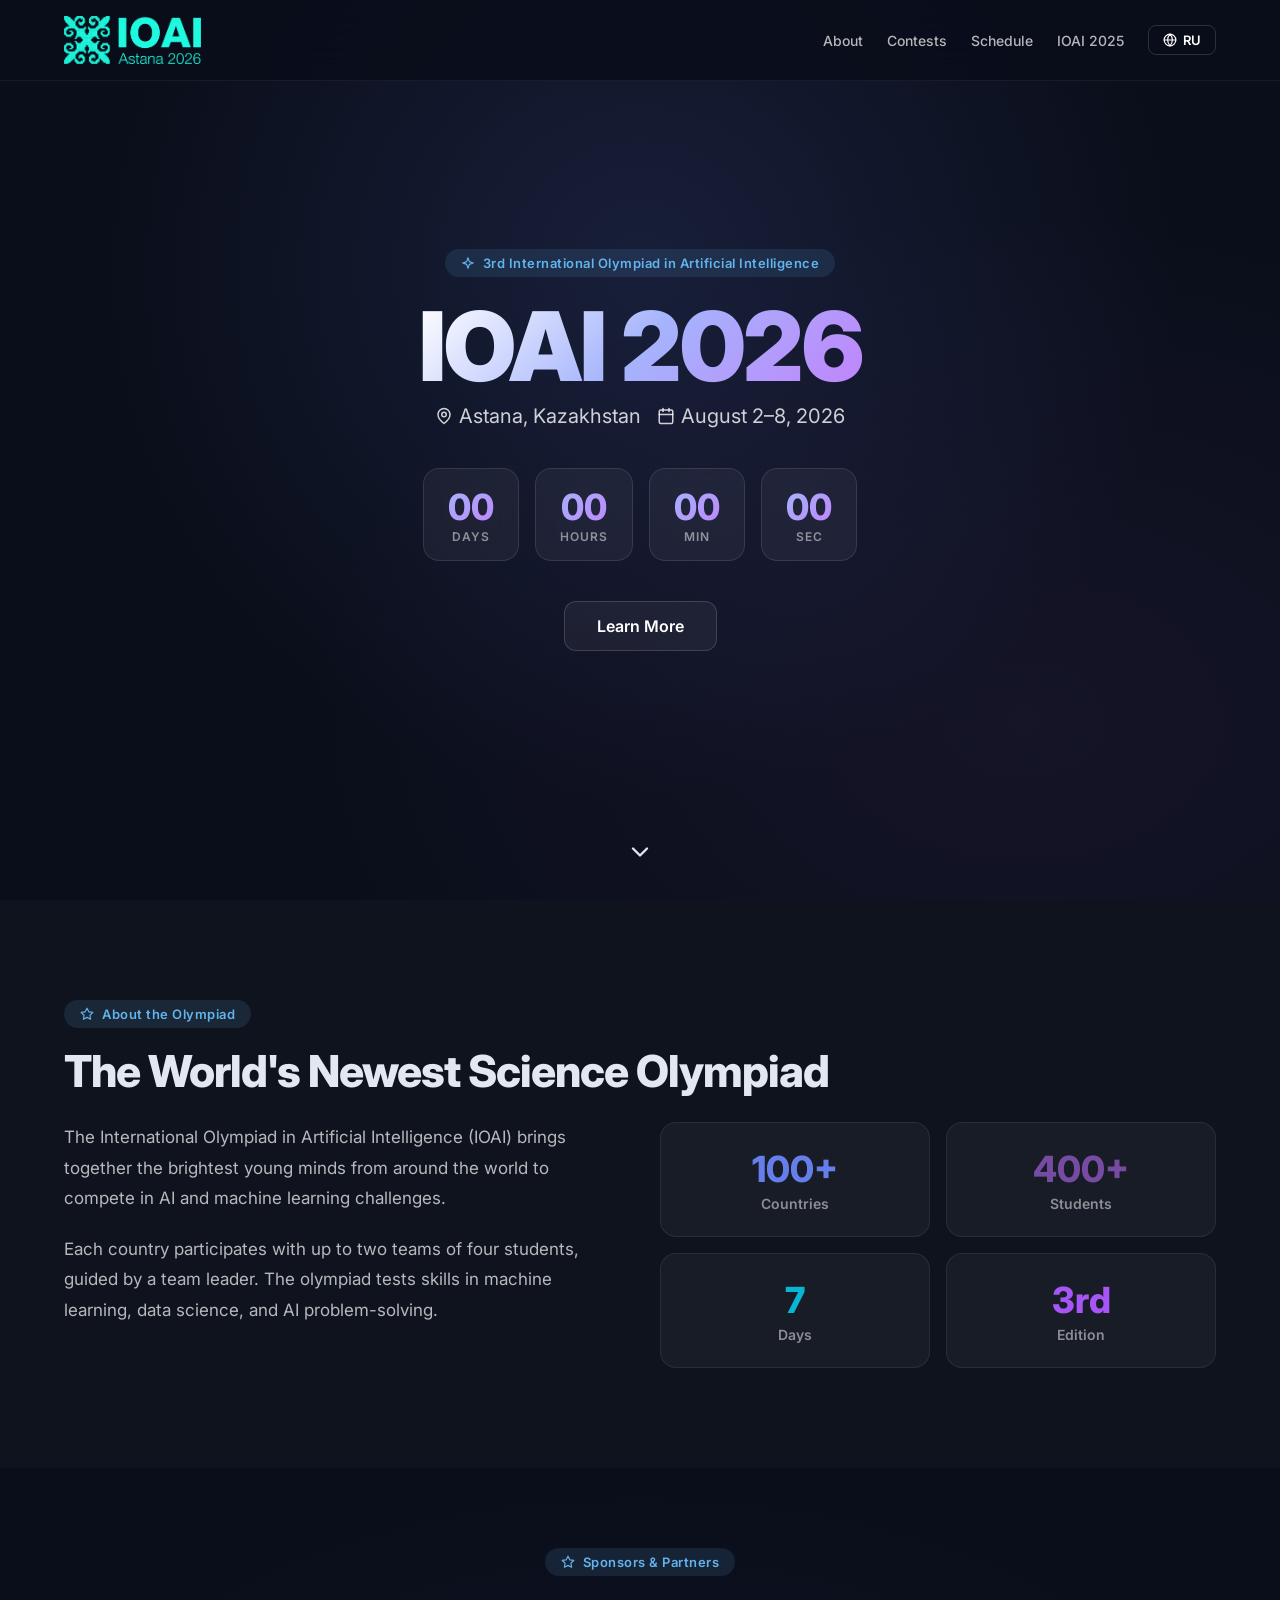
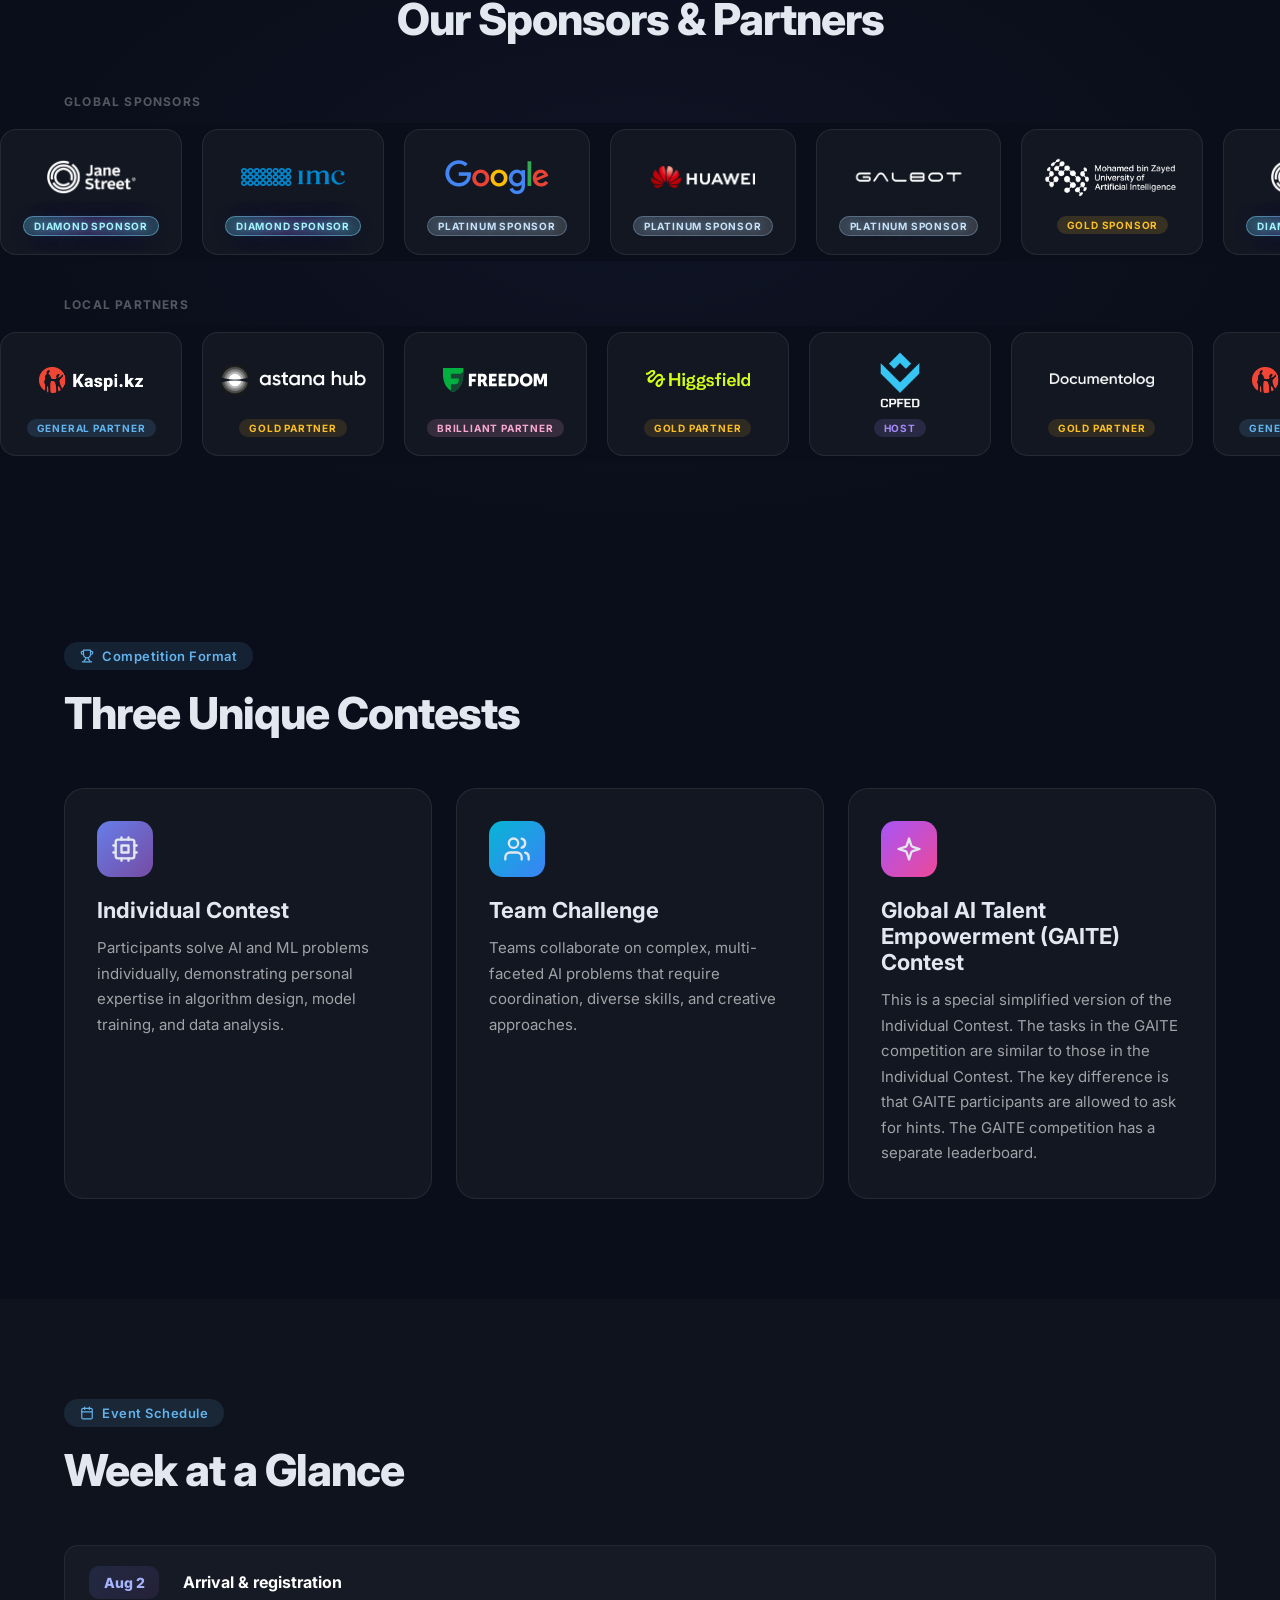
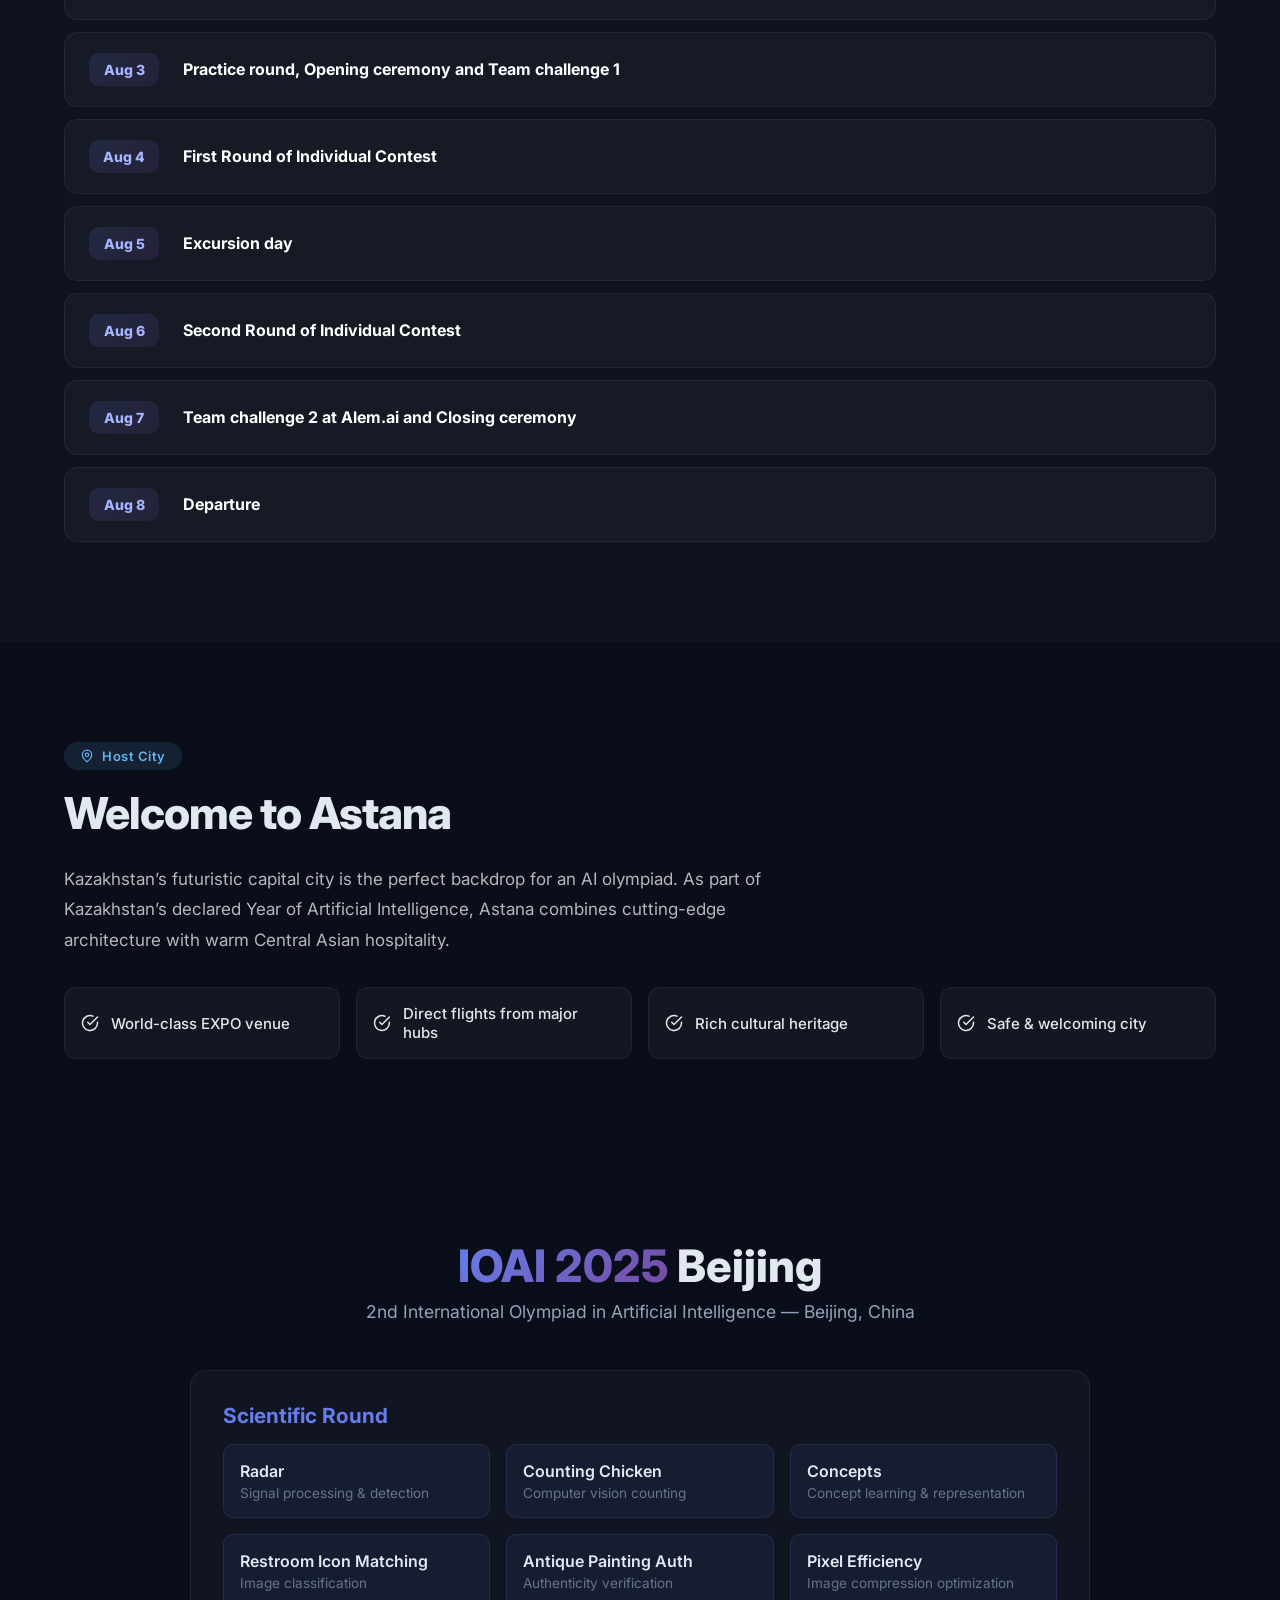
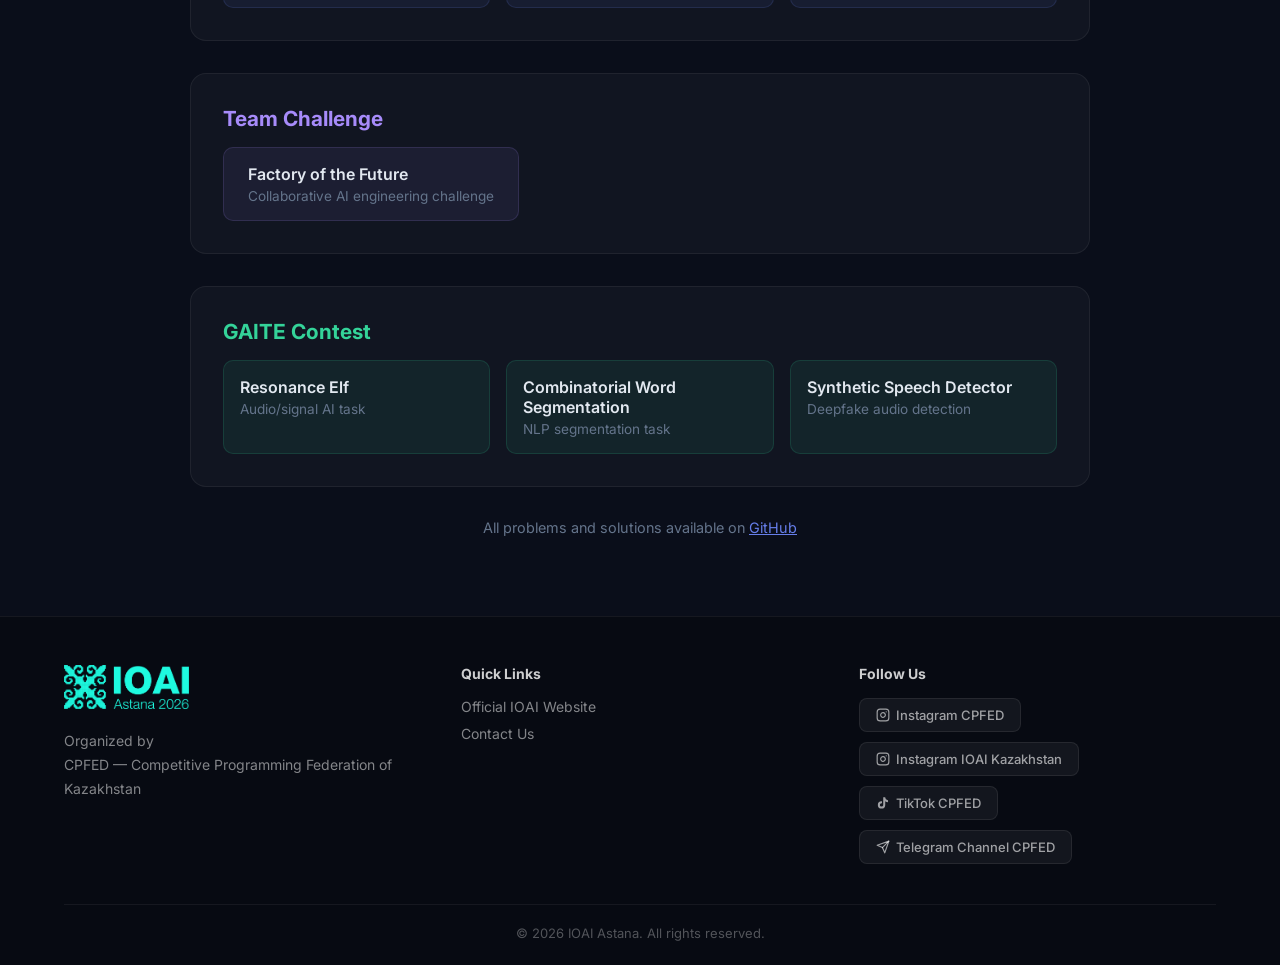
==== commit b4634ba6: "fix: change Galbot sponsor tier from Gold to Platinum" ====
--- a/index.html
+++ b/index.html
@@ -337,7 +337,7 @@
     sc('logos/global_sponsors/Logo-IMC-Blue%20(1).png','IMC',kz?'Бриллиант демеуші':ru?'Бриллиантовый спонсор':'Diamond Sponsor','diamond','https://www.imc.com/eu/'),
     sc('logos/global_sponsors/googlelogo_color_416x140dp.png','Google',kz?'Платина демеуші':ru?'Платиновый спонсор':'Platinum Sponsor','platinum','https://about.google/'),
     sc('logos/global_sponsors/Huawei_logo_white.png','Huawei',kz?'Платина демеуші':ru?'Платиновый спонсор':'Platinum Sponsor','platinum','https://www.huawei.com/en/'),
-    sc('logos/global_sponsors/Galbot%20logo-%E7%99%BD%E8%89%B2png.png','Galbot',kz?'Алтын демеуші':ru?'Золотой спонсор':'Gold Sponsor','gold','http://www.galbot.com/','transform:scale(1.4);transform-origin:center'),
+    sc('logos/global_sponsors/Galbot%20logo-%E7%99%BD%E8%89%B2png.png','Galbot',kz?'Платина демеуші':ru?'Платиновый спонсор':'Platinum Sponsor','platinum','http://www.galbot.com/','transform:scale(1.4);transform-origin:center'),
     sc('logos/global_sponsors/MBZUAI_Logo_EN_White_RGB.png','MBZUAI',kz?'Алтын демеуші':ru?'Золотой спонсор':'Gold Sponsor','gold','https://mbzuai.ac.ae/','transform:scale(1.4);transform-origin:center'),
   ].join('');
   const lCards_=[
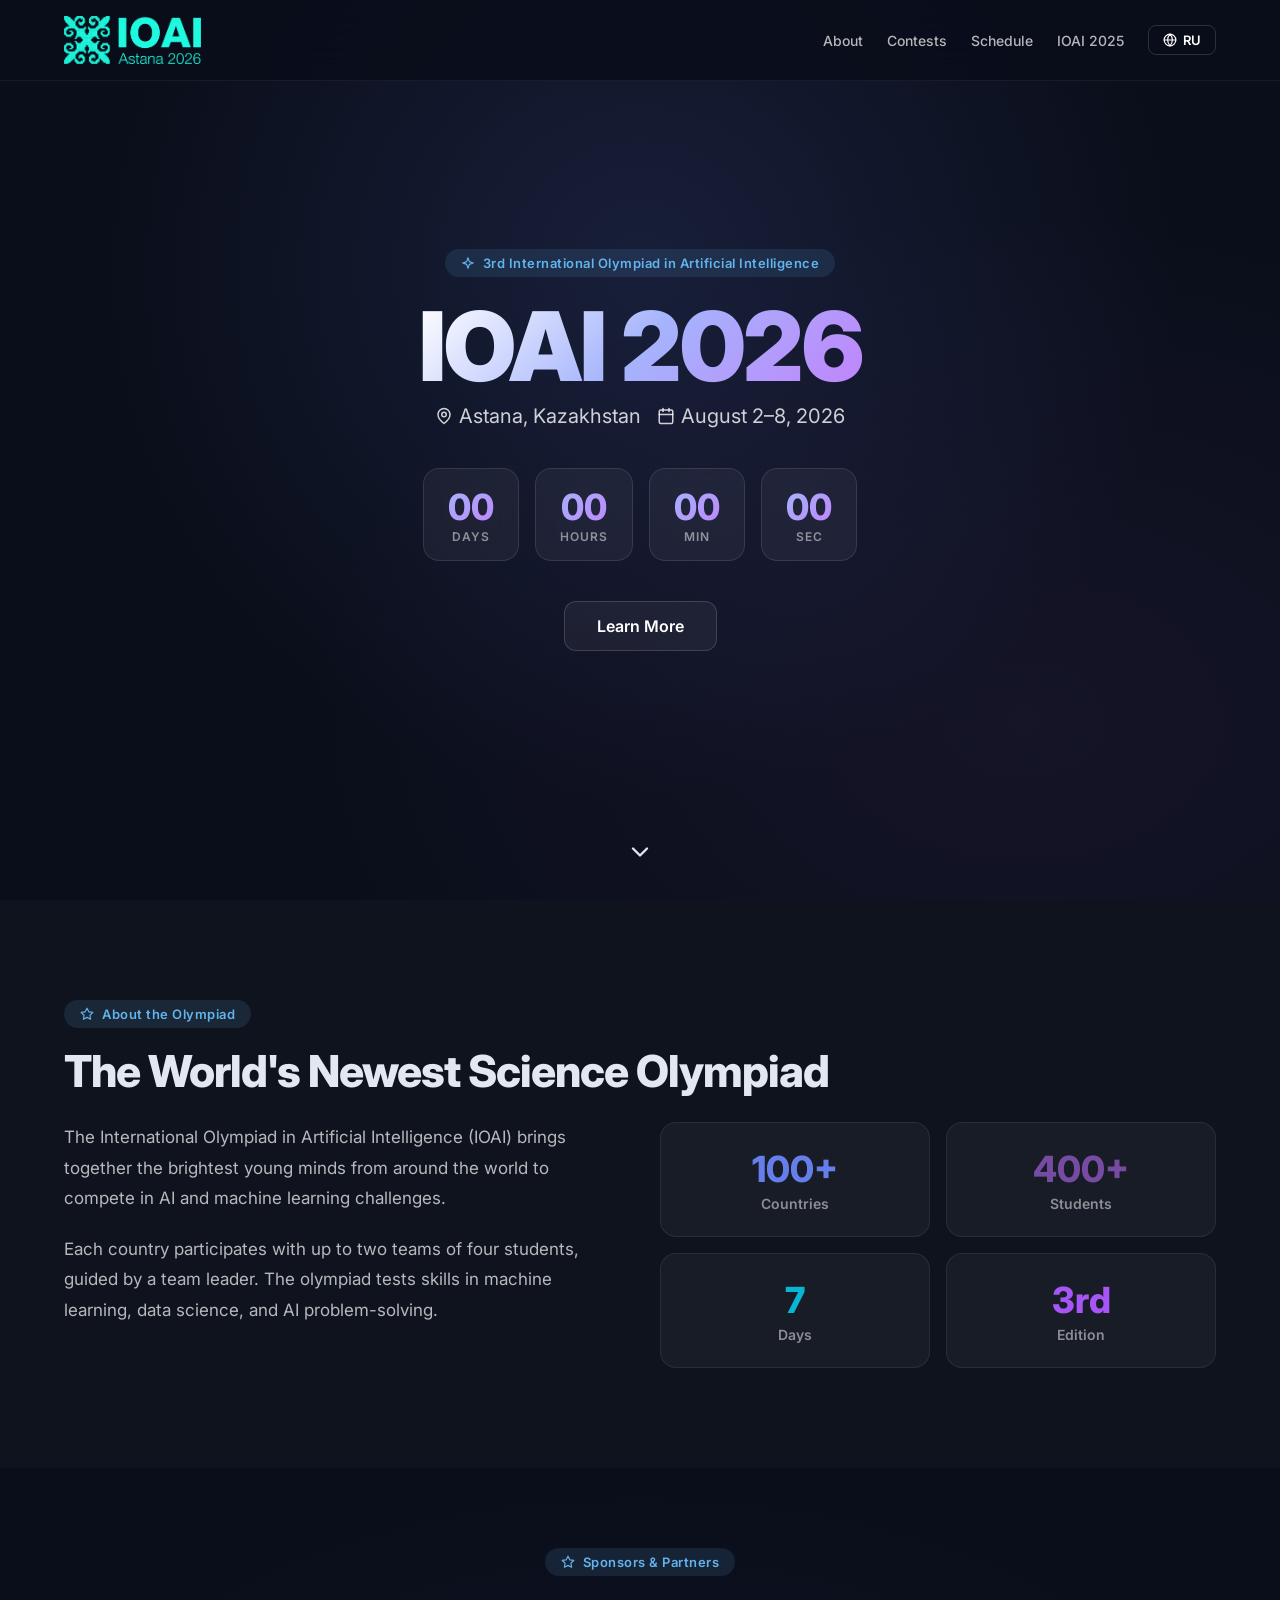
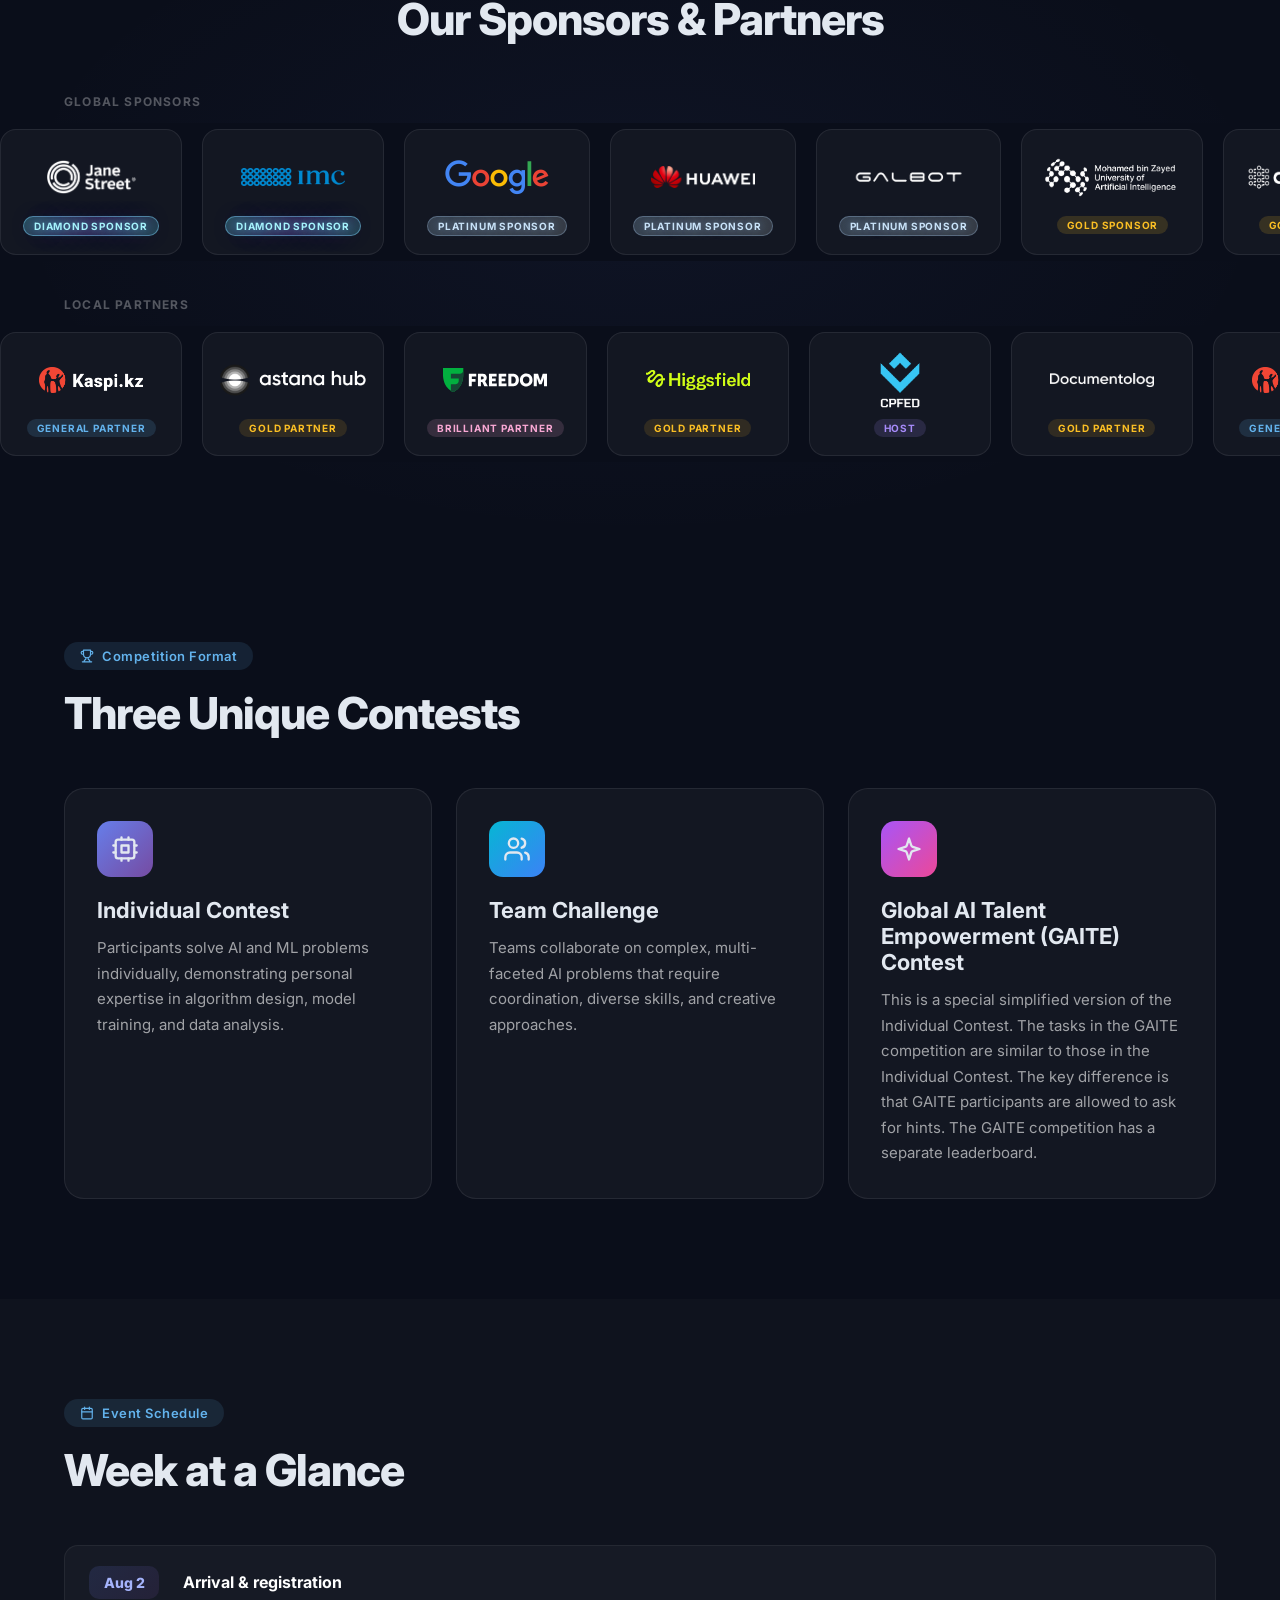
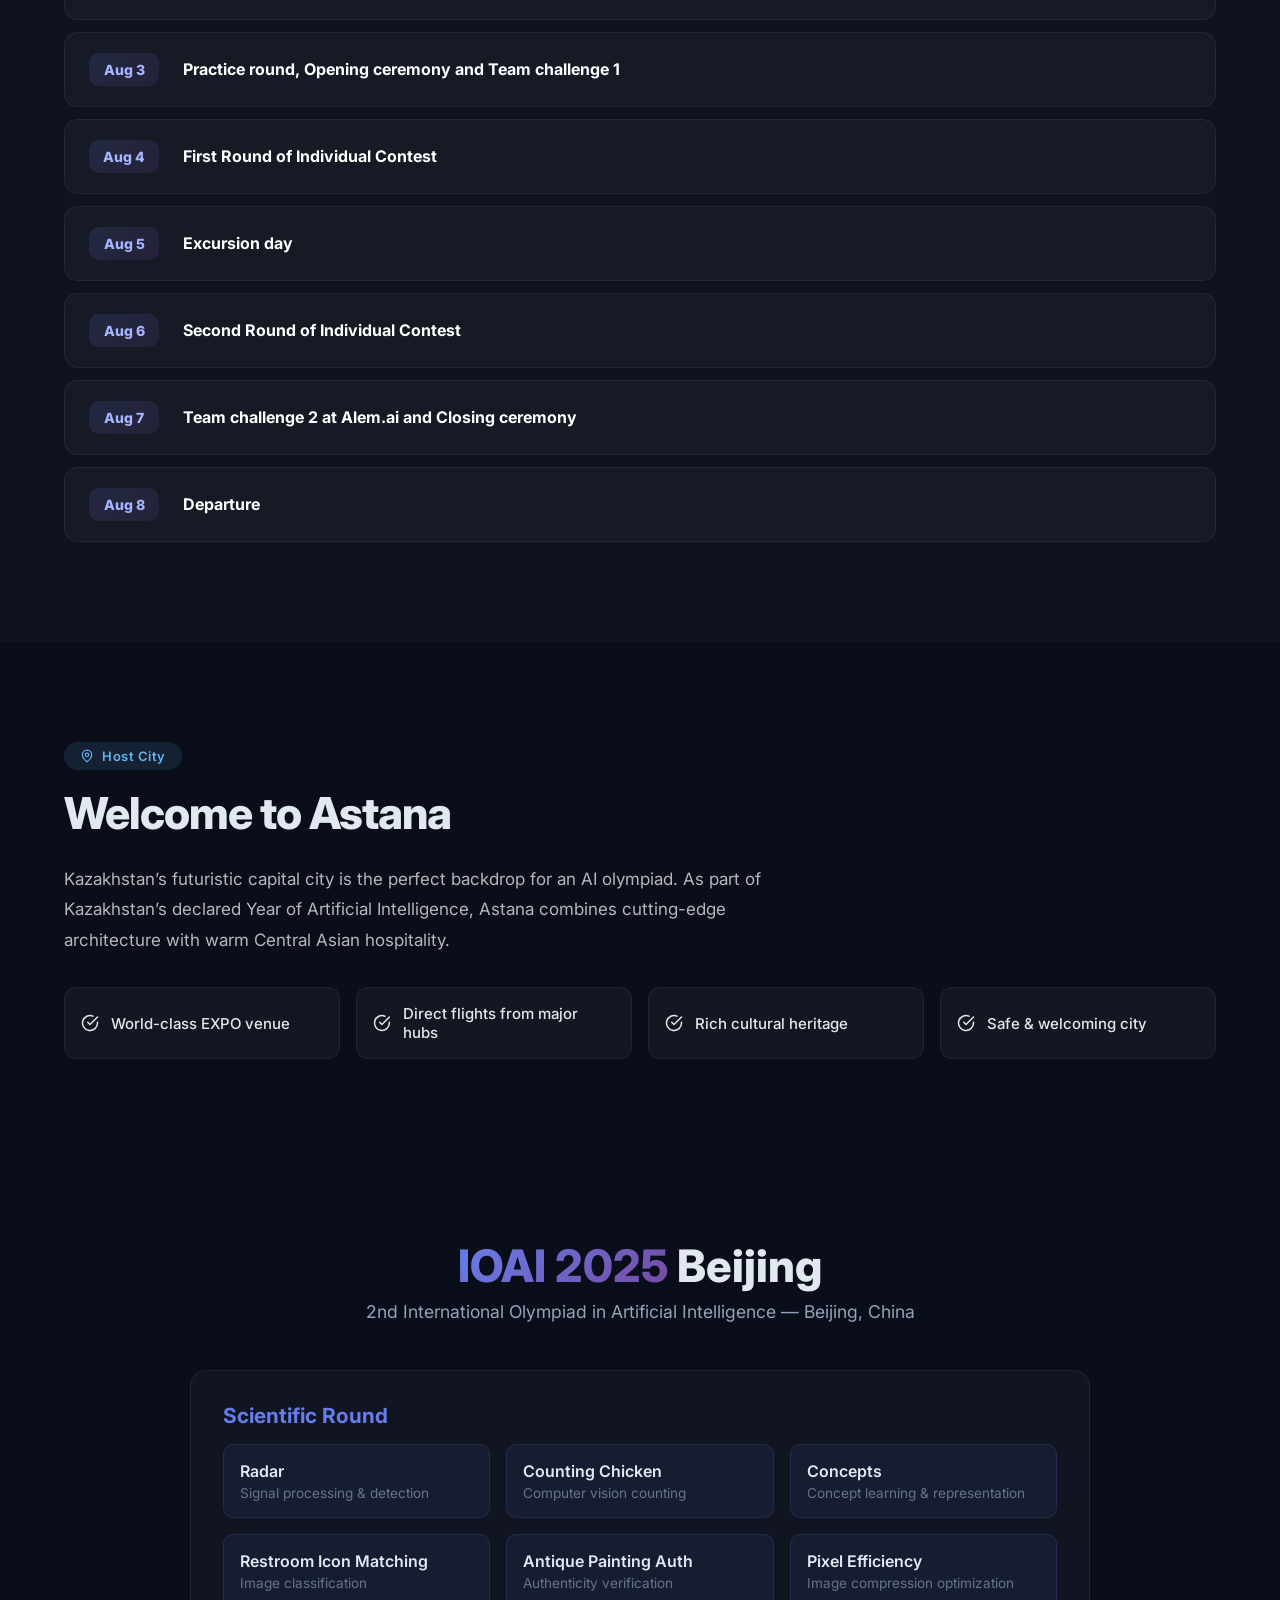
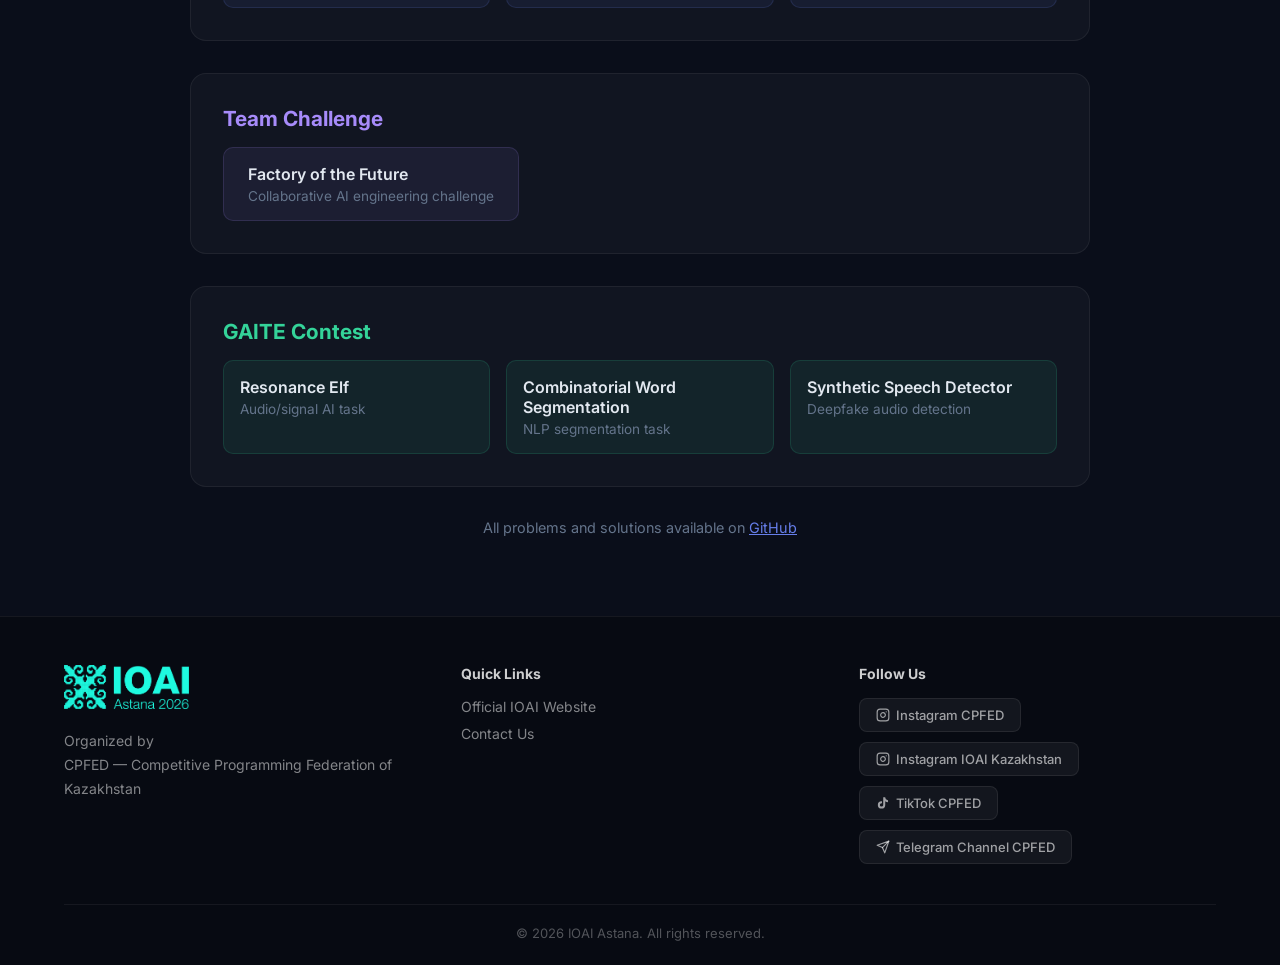
==== commit de573f30: "feat: add DeepInfra as Gold Sponsor" ====
--- a/index.html
+++ b/index.html
@@ -339,6 +339,7 @@
     sc('logos/global_sponsors/Huawei_logo_white.png','Huawei',kz?'Платина демеуші':ru?'Платиновый спонсор':'Platinum Sponsor','platinum','https://www.huawei.com/en/'),
     sc('logos/global_sponsors/Galbot%20logo-%E7%99%BD%E8%89%B2png.png','Galbot',kz?'Платина демеуші':ru?'Платиновый спонсор':'Platinum Sponsor','platinum','http://www.galbot.com/','transform:scale(1.4);transform-origin:center'),
     sc('logos/global_sponsors/MBZUAI_Logo_EN_White_RGB.png','MBZUAI',kz?'Алтын демеуші':ru?'Золотой спонсор':'Gold Sponsor','gold','https://mbzuai.ac.ae/','transform:scale(1.4);transform-origin:center'),
+    sc('logos/global_sponsors/deepinfra_logo_white_horizontal.png','DeepInfra',kz?'Алтын демеуші':ru?'Золотой спонсор':'Gold Sponsor','gold','https://deepinfra.com/','transform:scale(1.5);transform-origin:center'),
   ].join('');
   const lCards_=[
     sc('logos/local_sponsors/kaspikz-logo-2.png','Kaspi.kz',kz?'Бас серіктес':ru?'Генеральный партнёр':'General Partner','general','https://kaspi.kz/'),
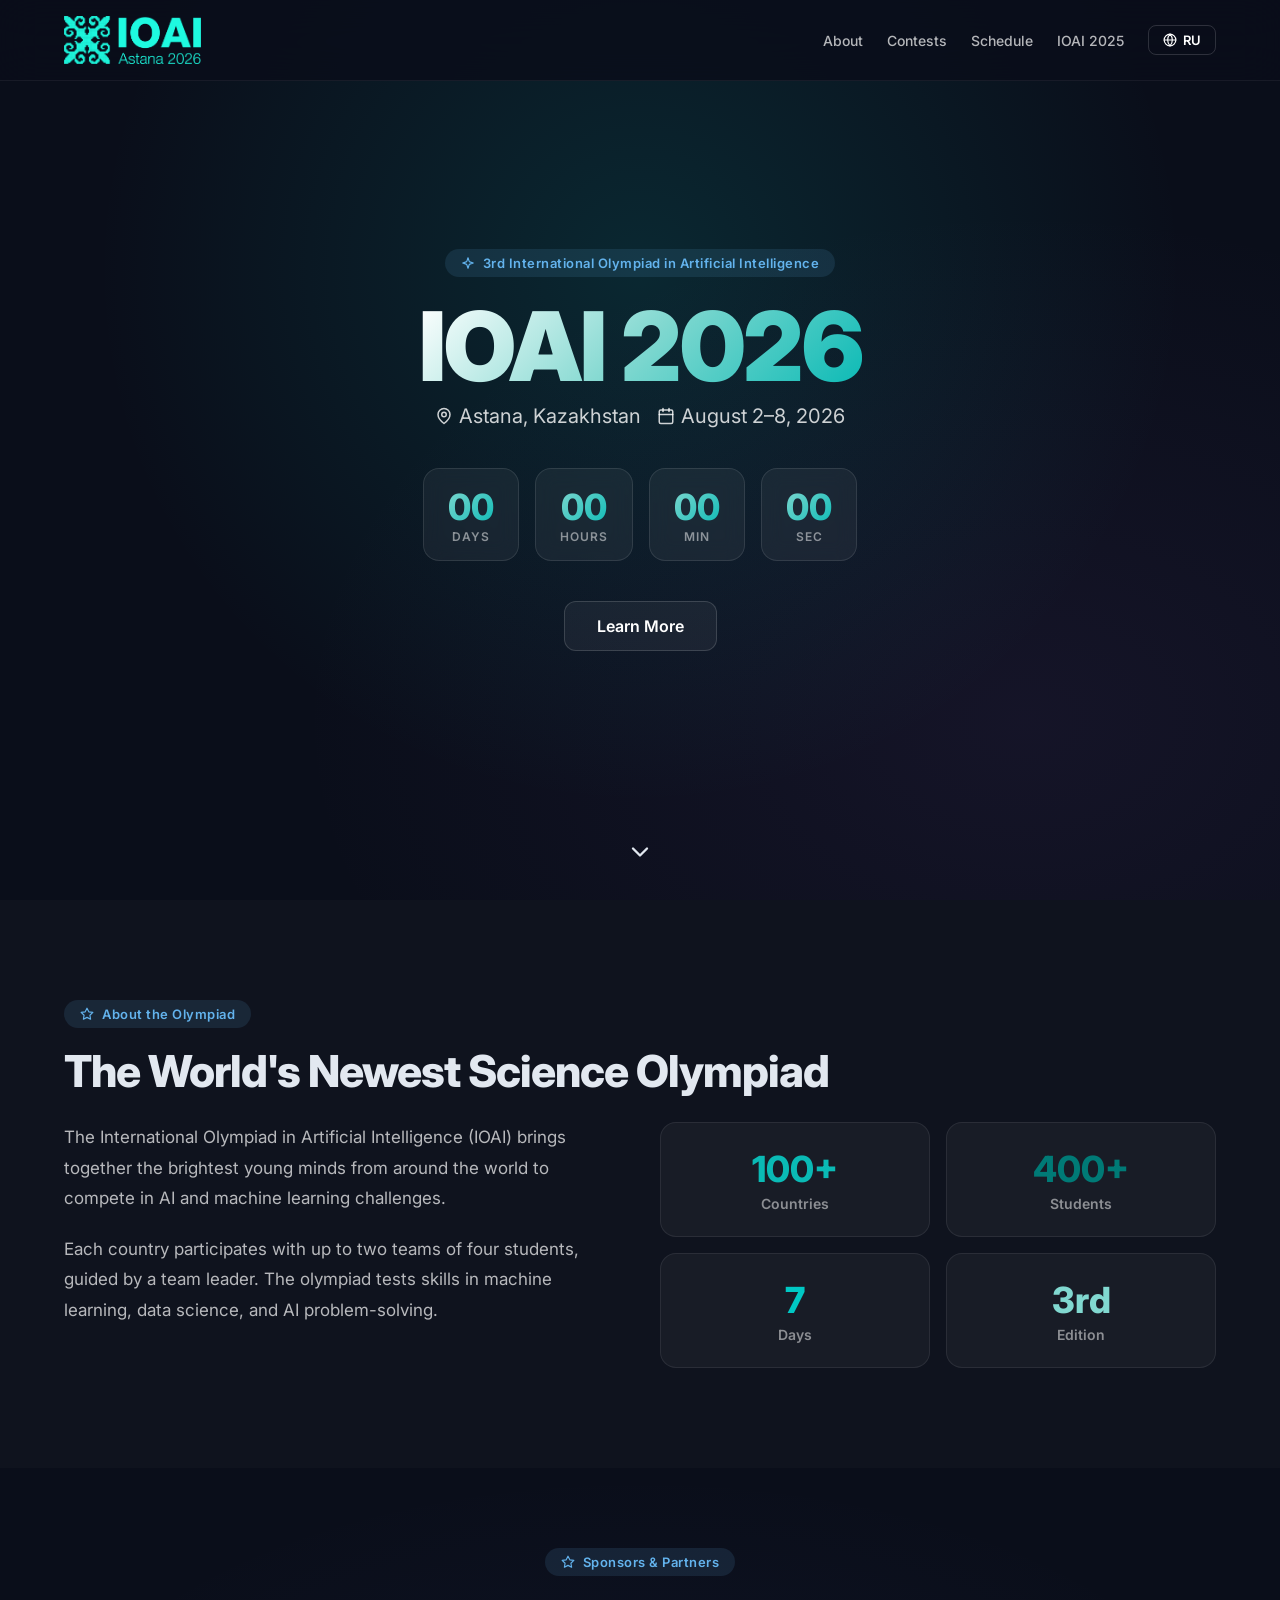
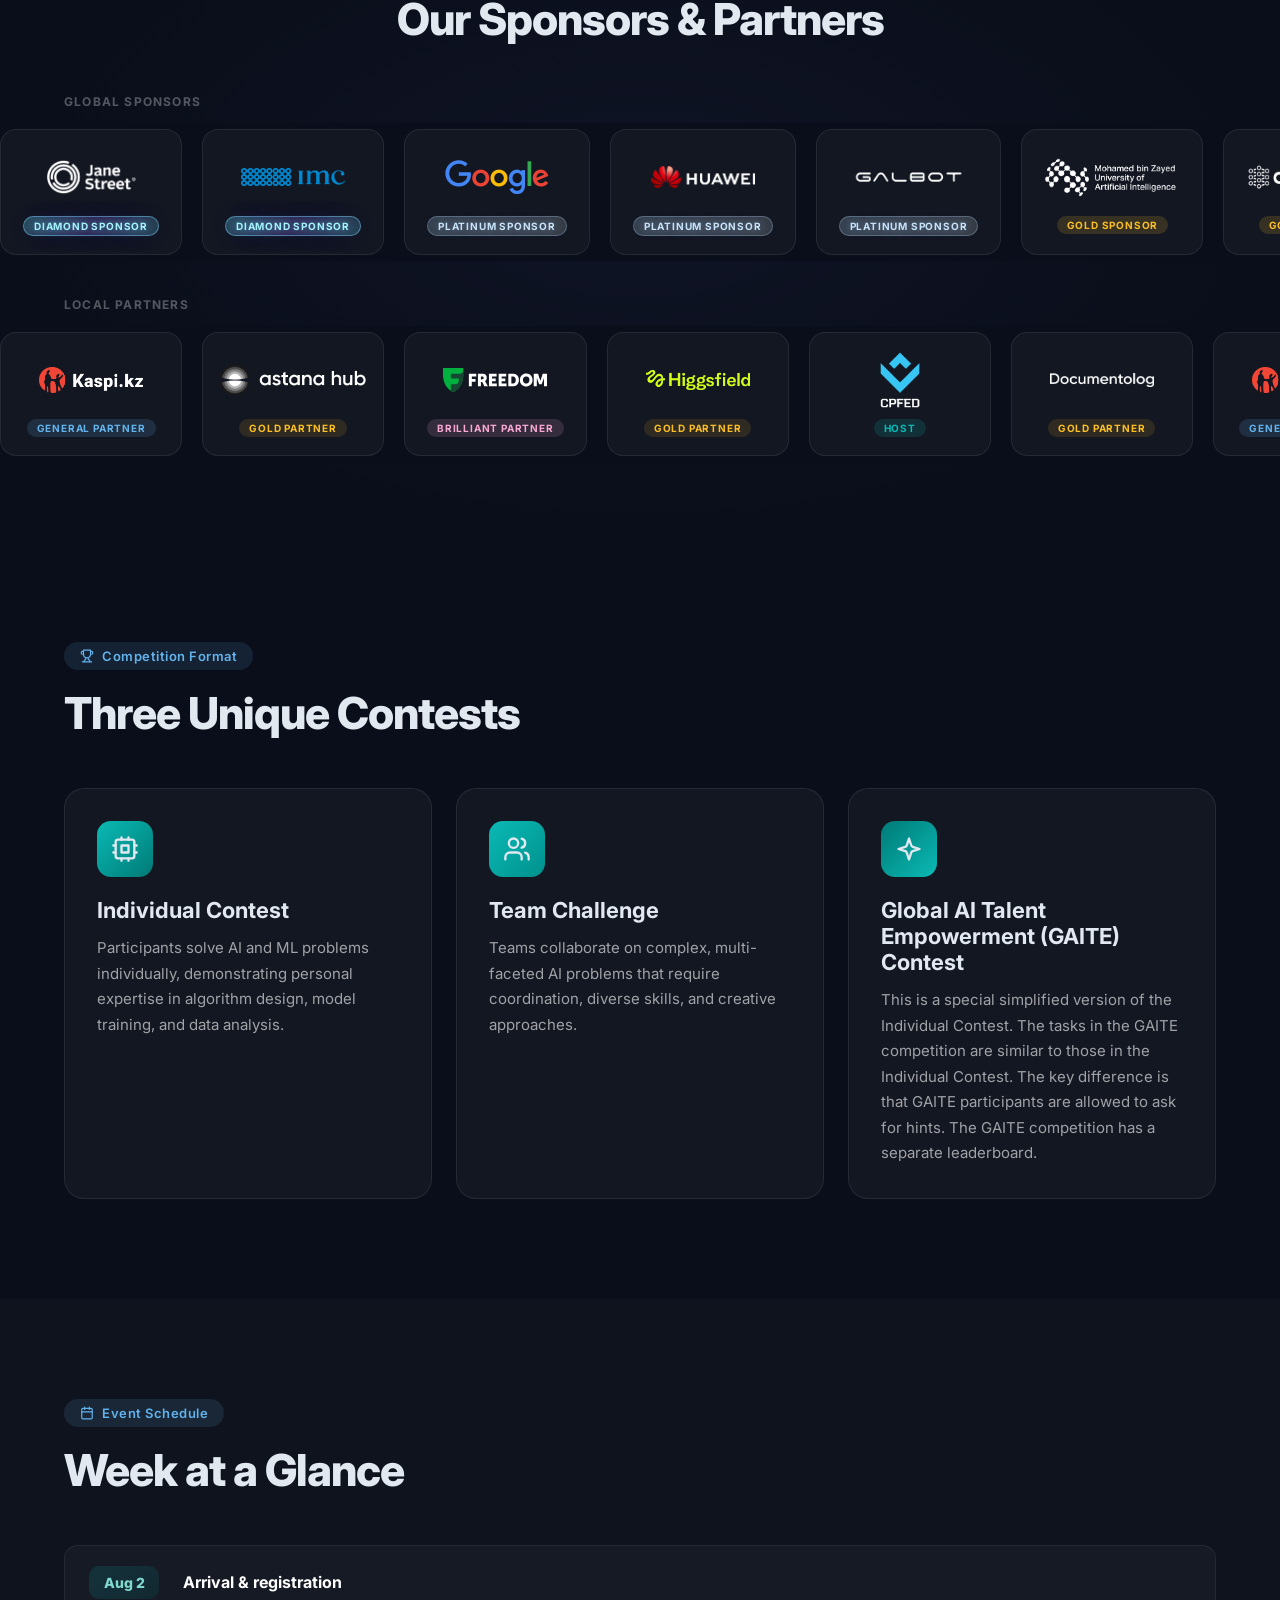
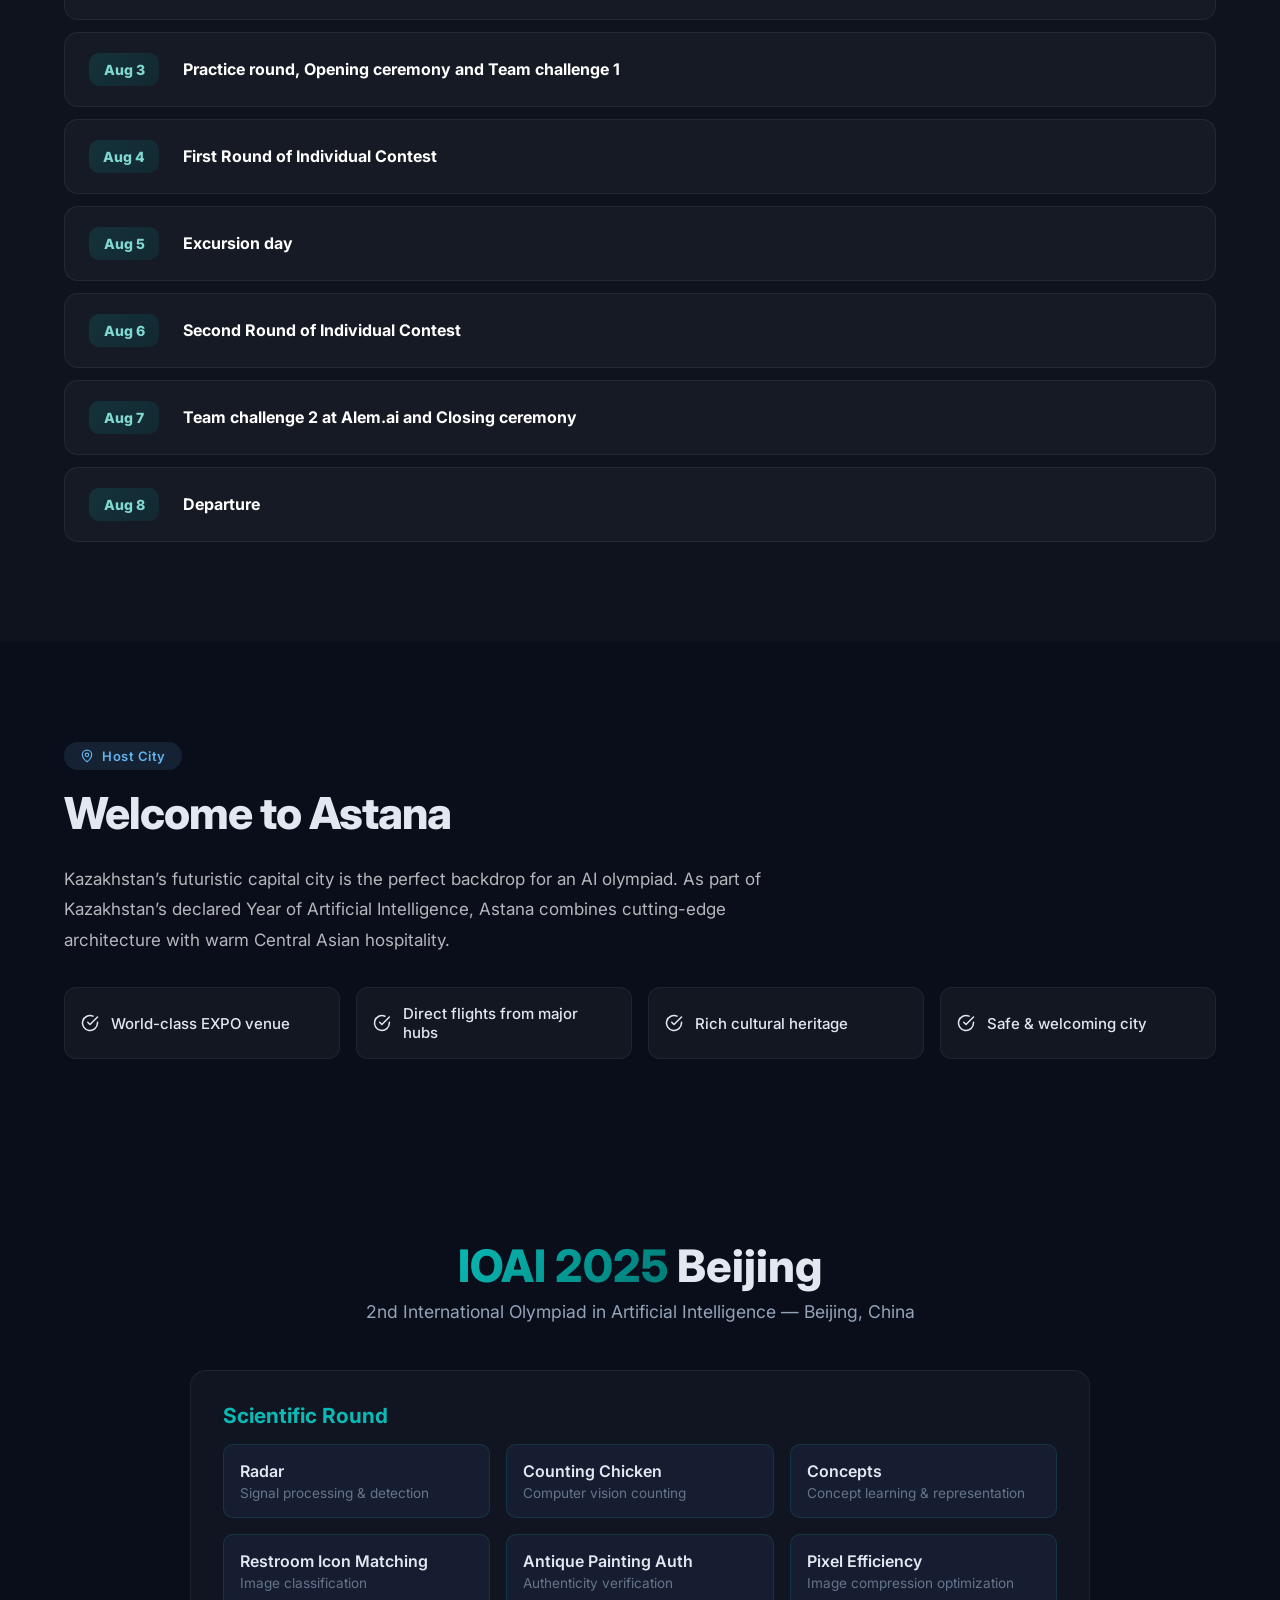
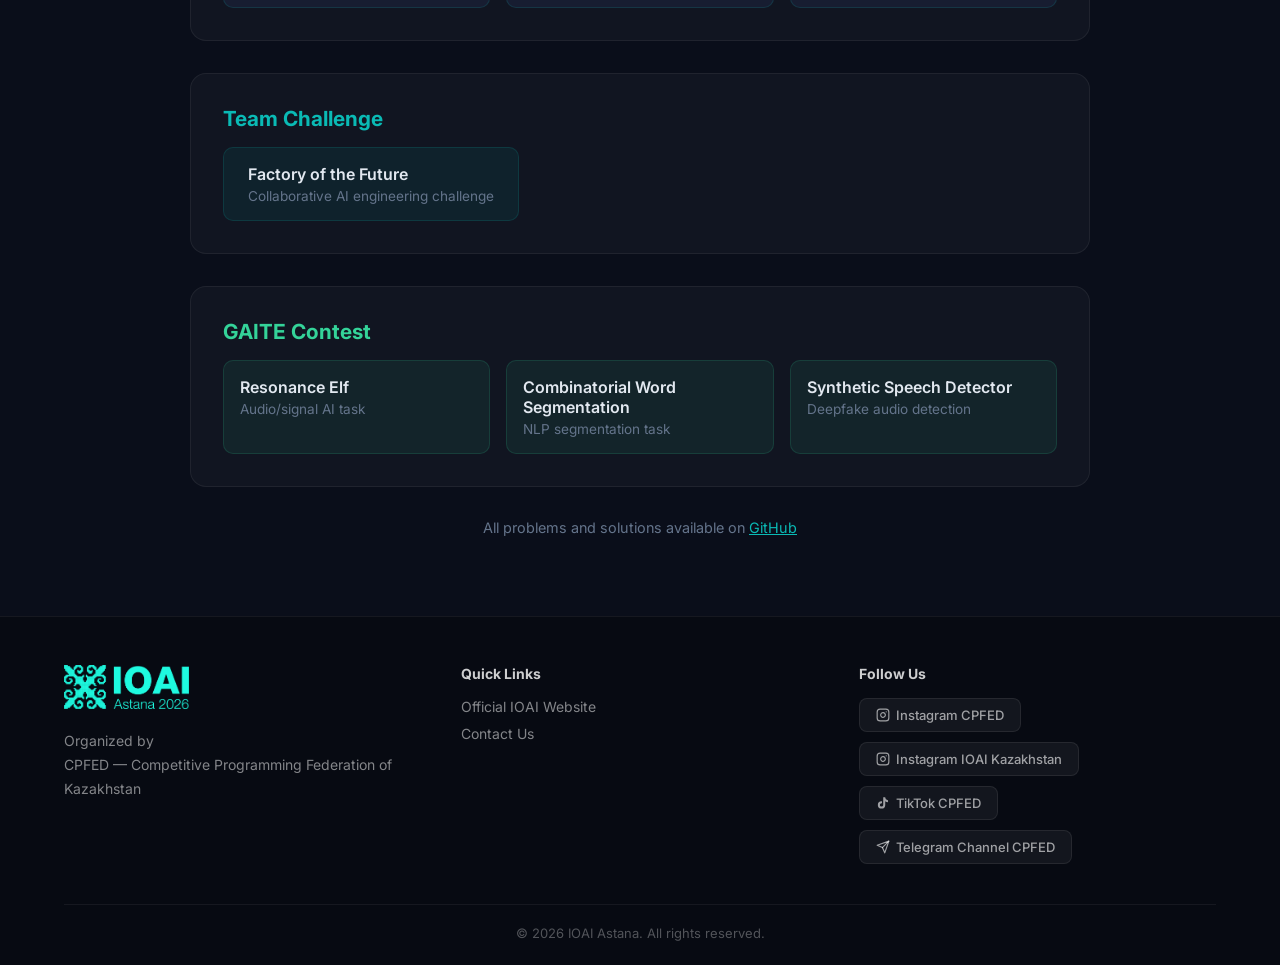
==== commit 5802db34: "feat: change color theme from purple to Tiffany blue" ====
--- a/index.html
+++ b/index.html
@@ -11,7 +11,7 @@
 *,*::before,*::after{box-sizing:border-box;margin:0;padding:0}
 body{font-family:'Inter',-apple-system,BlinkMacSystemFont,sans-serif;background:#0a0e1a;color:#e2e8f0;min-height:100vh;overflow-x:hidden}
 a{color:inherit;text-decoration:none}
-::selection{background:rgba(102,126,234,0.4)}
+::selection{background:rgba(10,186,181,0.4)}
 input,select,textarea,button{font-family:inherit}
 ::-webkit-scrollbar{width:8px}
 ::-webkit-scrollbar-track{background:#0a0e1a}
@@ -31,11 +31,11 @@
 .nav{position:fixed;top:0;left:0;right:0;z-index:100;background:rgba(10,14,26,0.85);backdrop-filter:blur(20px);border-bottom:1px solid rgba(255,255,255,0.06)}
 .nav-inner{max-width:1200px;margin:0 auto;padding:0 24px;display:flex;align-items:center;justify-content:space-between;height:80px}
 .nav-logo{display:flex;align-items:center;gap:10px;cursor:pointer}
-.nav-logo-icon{width:36px;height:36px;border-radius:10px;background:linear-gradient(135deg,#667eea,#764ba2);display:flex;align-items:center;justify-content:center}
+.nav-logo-icon{width:36px;height:36px;border-radius:10px;background:linear-gradient(135deg,#0ABAB5,#007A76);display:flex;align-items:center;justify-content:center}
 .nav-links{display:flex;align-items:center;gap:24px}
 .nav-link{cursor:pointer;font-size:14px;font-weight:500;color:rgba(255,255,255,0.7);transition:color 0.2s;background:none;border:none}
 .nav-link:hover{color:#fff}
-.btn-primary{padding:8px 20px;border-radius:8px;border:none;cursor:pointer;background:linear-gradient(135deg,#667eea,#764ba2);color:#fff;font-size:14px;font-weight:600;transition:transform 0.2s}
+.btn-primary{padding:8px 20px;border-radius:8px;border:none;cursor:pointer;background:linear-gradient(135deg,#0ABAB5,#007A76);color:#fff;font-size:14px;font-weight:600;transition:transform 0.2s}
 .btn-primary:hover{transform:scale(1.03)}
 .btn-lang{padding:6px 14px;border-radius:8px;border:1px solid rgba(255,255,255,0.15);background:transparent;color:#fff;font-size:13px;font-weight:600;cursor:pointer;display:flex;align-items:center;gap:6px}
 
@@ -45,17 +45,17 @@
 .section-title{font-size:clamp(28px,4vw,44px);font-weight:800;margin-bottom:24px;letter-spacing:-1px}
 
 /* Hero */
-.hero{min-height:100vh;display:flex;align-items:center;justify-content:center;position:relative;overflow:hidden;background:radial-gradient(ellipse at 50% 30%,rgba(102,126,234,0.15) 0%,transparent 60%),radial-gradient(ellipse at 80% 80%,rgba(118,75,162,0.1) 0%,transparent 50%)}
+.hero{min-height:100vh;display:flex;align-items:center;justify-content:center;position:relative;overflow:hidden;background:radial-gradient(ellipse at 50% 30%,rgba(10,186,181,0.15) 0%,transparent 60%),radial-gradient(ellipse at 80% 80%,rgba(118,75,162,0.1) 0%,transparent 50%)}
 .hero-content{text-align:center;z-index:10;padding:0 24px;max-width:800px}
-.hero-title{font-size:clamp(48px,10vw,96px);font-weight:900;line-height:0.95;background:linear-gradient(135deg,#fff 0%,#a5b4fc 50%,#c084fc 100%);-webkit-background-clip:text;-webkit-text-fill-color:transparent;margin-bottom:12px;letter-spacing:-2px}
+.hero-title{font-size:clamp(48px,10vw,96px);font-weight:900;line-height:0.95;background:linear-gradient(135deg,#fff 0%,#81D8D0 50%,#0ABAB5 100%);-webkit-background-clip:text;-webkit-text-fill-color:transparent;margin-bottom:12px;letter-spacing:-2px}
 .hero-meta{display:flex;align-items:center;justify-content:center;gap:16px;margin-bottom:8px;flex-wrap:wrap;font-size:20px;color:rgba(255,255,255,0.8)}
 .hero-meta svg{flex-shrink:0}
 .countdown{display:flex;justify-content:center;gap:16px;margin:40px 0;flex-wrap:wrap}
 .countdown-item{background:rgba(255,255,255,0.05);border:1px solid rgba(255,255,255,0.1);border-radius:16px;padding:16px 24px;min-width:80px;text-align:center;backdrop-filter:blur(10px)}
-.countdown-val{font-size:36px;font-weight:800;font-variant-numeric:tabular-nums;background:linear-gradient(135deg,#a5b4fc,#c084fc);-webkit-background-clip:text;-webkit-text-fill-color:transparent}
+.countdown-val{font-size:36px;font-weight:800;font-variant-numeric:tabular-nums;background:linear-gradient(135deg,#81D8D0,#0ABAB5);-webkit-background-clip:text;-webkit-text-fill-color:transparent}
 .countdown-label{font-size:12px;color:rgba(255,255,255,0.5);font-weight:600;text-transform:uppercase;letter-spacing:1px}
 .hero-buttons{display:flex;gap:16px;justify-content:center;flex-wrap:wrap}
-.btn-hero{padding:14px 32px;border-radius:12px;border:none;cursor:pointer;background:linear-gradient(135deg,#667eea,#764ba2);color:#fff;font-size:16px;font-weight:700;display:flex;align-items:center;gap:8px;box-shadow:0 4px 30px rgba(102,126,234,0.4);transition:transform 0.2s}
+.btn-hero{padding:14px 32px;border-radius:12px;border:none;cursor:pointer;background:linear-gradient(135deg,#0ABAB5,#007A76);color:#fff;font-size:16px;font-weight:700;display:flex;align-items:center;gap:8px;box-shadow:0 4px 30px rgba(10,186,181,0.4);transition:transform 0.2s}
 .btn-hero:hover{transform:scale(1.04)}
 .btn-hero-outline{padding:14px 32px;border-radius:12px;cursor:pointer;border:1px solid rgba(255,255,255,0.15);background:rgba(255,255,255,0.05);color:#fff;font-size:16px;font-weight:600}
 .scroll-hint{position:absolute;bottom:30px;left:50%;transform:translateX(-50%);cursor:pointer;animation:bounce 2s infinite}
@@ -76,7 +76,7 @@
 /* Schedule */
 .schedule-item{display:flex;align-items:center;gap:24px;padding:20px 24px;background:rgba(255,255,255,0.03);border:1px solid rgba(255,255,255,0.06);border-radius:14px;transition:all 0.2s}
 .schedule-item:hover{background:rgba(255,255,255,0.06)}
-.schedule-date{min-width:70px;padding:8px 0;text-align:center;border-radius:10px;background:linear-gradient(135deg,rgba(102,126,234,0.15),rgba(118,75,162,0.15));font-weight:800;font-size:14px;color:#a5b4fc}
+.schedule-date{min-width:70px;padding:8px 0;text-align:center;border-radius:10px;background:linear-gradient(135deg,rgba(10,186,181,0.15),rgba(0,122,118,0.15));font-weight:800;font-size:14px;color:#81D8D0}
 
 /* Feature chips */
 .feature-chip{display:flex;align-items:center;gap:12px;padding:16px;background:rgba(255,255,255,0.04);border-radius:12px;border:1px solid rgba(255,255,255,0.06);font-size:15px;font-weight:500}
@@ -85,9 +85,9 @@
 .register-section{background:radial-gradient(ellipse at 50% 50%,rgba(102,126,234,0.08) 0%,transparent 60%)}
 .role-grid{display:grid;grid-template-columns:repeat(auto-fit,minmax(160px,1fr));gap:12px;margin-bottom:32px}
 .role-card{padding:20px;border-radius:16px;cursor:pointer;text-align:center;background:rgba(255,255,255,0.03);border:1.5px solid rgba(255,255,255,0.08);transition:all 0.2s}
-.role-card.active{background:rgba(102,126,234,0.15);border:2px solid #667eea;transform:scale(1.02)}
+.role-card.active{background:rgba(10,186,181,0.15);border:2px solid #0ABAB5;transform:scale(1.02)}
 .role-icon{width:48px;height:48px;border-radius:14px;margin:0 auto 12px;display:flex;align-items:center;justify-content:center;background:rgba(255,255,255,0.06);color:rgba(255,255,255,0.4)}
-.role-card.active .role-icon{background:linear-gradient(135deg,#667eea,#764ba2);color:#fff}
+.role-card.active .role-icon{background:linear-gradient(135deg,#0ABAB5,#007A76);color:#fff}
 .role-card .role-label{font-weight:700;font-size:15px;margin-bottom:4px;color:rgba(255,255,255,0.7)}
 .role-card.active .role-label{color:#fff}
 .role-card .role-desc{font-size:12px;color:rgba(255,255,255,0.4)}
@@ -99,19 +99,19 @@
 .form-grid-2-1{grid-template-columns:2fr 1fr}
 .form-label{display:block;margin-bottom:6px;font-size:13px;font-weight:600;color:rgba(255,255,255,0.6)}
 .form-input{width:100%;padding:12px 16px;border-radius:10px;border:1.5px solid rgba(255,255,255,0.12);background:rgba(255,255,255,0.05);color:#fff;font-size:15px;outline:none;transition:all 0.2s}
-.form-input:focus{border-color:#667eea}
+.form-input:focus{border-color:#0ABAB5}
 .form-input.error{border-color:#ef4444}
 .form-input::placeholder{color:rgba(255,255,255,0.25)}
 select.form-input{cursor:pointer;appearance:none;background-image:url("data:image/svg+xml,%3Csvg xmlns='http://www.w3.org/2000/svg' width='12' height='12' viewBox='0 0 24 24' fill='none' stroke='rgba(255,255,255,0.4)' stroke-width='2'%3E%3Cpath d='M6 9l6 6 6-6'/%3E%3C/svg%3E");background-repeat:no-repeat;background-position:right 12px center}
 select.form-input option{background:#1a1f2e}
-.btn-submit{width:100%;padding:16px 32px;border-radius:12px;border:none;cursor:pointer;background:linear-gradient(135deg,#667eea,#764ba2);color:#fff;font-size:17px;font-weight:700;display:flex;align-items:center;justify-content:center;gap:10px;box-shadow:0 4px 30px rgba(102,126,234,0.3);transition:all 0.2s}
+.btn-submit{width:100%;padding:16px 32px;border-radius:12px;border:none;cursor:pointer;background:linear-gradient(135deg,#0ABAB5,#007A76);color:#fff;font-size:17px;font-weight:700;display:flex;align-items:center;justify-content:center;gap:10px;box-shadow:0 4px 30px rgba(10,186,181,0.3);transition:all 0.2s}
 .btn-submit:hover{transform:scale(1.01)}
 .btn-submit:disabled{opacity:0.6;cursor:wait}
 .spinner{width:20px;height:20px;border:3px solid rgba(255,255,255,0.3);border-top-color:#fff;border-radius:50%;display:inline-block;animation:spin 0.8s linear infinite}
 
 /* Success */
 .success-box{background:rgba(34,197,94,0.08);border:1px solid rgba(34,197,94,0.25);border-radius:20px;padding:40px;text-align:center;margin-bottom:32px}
-.reg-id{display:inline-block;padding:12px 24px;border-radius:12px;background:rgba(255,255,255,0.08);font-family:monospace;font-size:18px;font-weight:700;color:#a5b4fc;letter-spacing:1px}
+.reg-id{display:inline-block;padding:12px 24px;border-radius:12px;background:rgba(255,255,255,0.08);font-family:monospace;font-size:18px;font-weight:700;color:#81D8D0;letter-spacing:1px}
 
 /* Footer */
 .footer{border-top:1px solid rgba(255,255,255,0.06);background:rgba(0,0,0,0.3)}
@@ -135,7 +135,7 @@
 .tier-diamond{background:linear-gradient(135deg,rgba(100,230,255,0.28),rgba(180,100,255,0.18),rgba(100,230,255,0.22));color:#a5f3fc;text-shadow:0 0 10px rgba(100,230,255,0.8),0 0 22px rgba(160,100,255,0.5);border:1px solid rgba(130,220,255,0.45)}
 .tier-platinum{background:linear-gradient(135deg,rgba(180,215,245,0.22),rgba(240,250,255,0.16));color:#c8e2f8;text-shadow:0 0 10px rgba(160,210,255,0.55);border:1px solid rgba(180,220,255,0.28)}
 .tier-gold{background:rgba(251,191,36,0.15);color:#fbbf24}
-.tier-host{background:rgba(167,139,250,0.15);color:#a78bfa}
+.tier-host{background:rgba(10,186,181,0.15);color:#0ABAB5}
 .tier-general{background:rgba(99,179,237,0.15);color:#63b3ed}
 .tier-brilliant{background:rgba(249,168,212,0.15);color:#f9a8d4}
 .tier-golden{background:rgba(251,191,36,0.12);color:#fbbf24}
@@ -177,15 +177,15 @@
 <div id="contact-popup" onclick="if(event.target===this)hideContactPopup()" style="display:none;position:fixed;inset:0;z-index:200;background:rgba(0,0,0,0.65);backdrop-filter:blur(6px);align-items:center;justify-content:center">
   <div style="background:#13182a;border:1px solid rgba(255,255,255,0.1);border-radius:20px;padding:36px 32px;max-width:400px;width:90%;text-align:center;position:relative">
     <button onclick="hideContactPopup()" style="position:absolute;top:14px;right:18px;background:none;border:none;color:rgba(255,255,255,0.4);cursor:pointer;font-size:22px;line-height:1">&times;</button>
-    <div style="width:56px;height:56px;border-radius:14px;background:linear-gradient(135deg,#667eea,#764ba2);display:flex;align-items:center;justify-content:center;margin:0 auto 16px">
+    <div style="width:56px;height:56px;border-radius:14px;background:linear-gradient(135deg,#0ABAB5,#007A76);display:flex;align-items:center;justify-content:center;margin:0 auto 16px">
       <svg width="24" height="24" fill="none" stroke="white" stroke-width="2" stroke-linecap="round" stroke-linejoin="round" viewBox="0 0 24 24"><rect x="2" y="4" width="20" height="16" rx="2"/><path d="m22 7-8.97 5.7a1.94 1.94 0 0 1-2.06 0L2 7"/></svg>
     </div>
     <h3 style="font-size:20px;font-weight:700;margin-bottom:6px">Contact Us</h3>
     <p style="color:rgba(255,255,255,0.45);font-size:14px;margin-bottom:20px">Reach the organizing team at</p>
-    <div style="background:rgba(255,255,255,0.05);border:1px solid rgba(255,255,255,0.1);border-radius:10px;padding:14px 20px;font-family:monospace;font-size:16px;font-weight:600;color:#a5b4fc;margin-bottom:20px;letter-spacing:0.3px">admin@cpfed.kz</div>
+    <div style="background:rgba(255,255,255,0.05);border:1px solid rgba(255,255,255,0.1);border-radius:10px;padding:14px 20px;font-family:monospace;font-size:16px;font-weight:600;color:#81D8D0;margin-bottom:20px;letter-spacing:0.3px">admin@cpfed.kz</div>
     <div style="display:flex;gap:12px;justify-content:center">
       <button id="copy-btn" onclick="navigator.clipboard.writeText('admin@cpfed.kz');this.textContent='Copied!';setTimeout(()=>this.textContent='Copy',1800)" style="padding:10px 22px;border-radius:10px;border:1px solid rgba(255,255,255,0.15);background:rgba(255,255,255,0.05);color:#fff;cursor:pointer;font-size:14px;font-weight:600">Copy</button>
-      <a href="mailto:admin@cpfed.kz" style="padding:10px 22px;border-radius:10px;border:none;background:linear-gradient(135deg,#667eea,#764ba2);color:#fff;font-size:14px;font-weight:600;display:inline-flex;align-items:center">Send Email</a>
+      <a href="mailto:admin@cpfed.kz" style="padding:10px 22px;border-radius:10px;border:none;background:linear-gradient(135deg,#0ABAB5,#007A76);color:#fff;font-size:14px;font-weight:600;display:inline-flex;align-items:center">Send Email</a>
     </div>
   </div>
 </div>
@@ -387,7 +387,7 @@
   <div style="display:grid;grid-template-columns:repeat(auto-fit,minmax(300px,1fr));gap:40px">
     <div><p style="font-size:17px;line-height:1.8;color:rgba(255,255,255,0.7);margin-bottom:20px">${a.desc1}</p><p style="font-size:17px;line-height:1.8;color:rgba(255,255,255,0.7)">${a.desc2}</p></div>
     <div class="stats-grid">
-      ${[[a.s1v,a.s1l,"#667eea"],[a.s2v,a.s2l,"#764ba2"],[a.s3v,a.s3l,"#06b6d4"],[a.s4v,a.s4l,"#a855f7"]].map(([v,l,c])=>`<div class="stat-card"><div class="stat-val" style="color:${c}">${v}</div><div class="stat-label">${l}</div></div>`).join("")}
+      ${[[a.s1v,a.s1l,"#0ABAB5"],[a.s2v,a.s2l,"#007A76"],[a.s3v,a.s3l,"#00c8c4"],[a.s4v,a.s4l,"#81D8D0"]].map(([v,l,c])=>`<div class="stat-card"><div class="stat-val" style="color:${c}">${v}</div><div class="stat-label">${l}</div></div>`).join("")}
     </div>
   </div>
 </div></section>
@@ -414,7 +414,7 @@
   <div class="tag">${icon("trophy",14)}${c.tag}</div>
   <h2 class="section-title" style="margin-bottom:48px">${c.title}</h2>
   <div style="display:grid;grid-template-columns:repeat(auto-fit,minmax(280px,1fr));gap:24px">
-    ${[{ic:"cpu",g:"linear-gradient(135deg,#667eea,#764ba2)",...c.c1},{ic:"users",g:"linear-gradient(135deg,#06b6d4,#3b82f6)",...c.c2},{ic:"sparkles",g:"linear-gradient(135deg,#a855f7,#ec4899)",...c.c3}].map(x=>`<div class="card"><div class="card-icon" style="background:${x.g}">${icon(x.ic,28)}</div><h3>${x.t}</h3><p>${x.d}</p></div>`).join("")}
+    ${[{ic:"cpu",g:"linear-gradient(135deg,#0ABAB5,#007A76)",...c.c1},{ic:"users",g:"linear-gradient(135deg,#0ABAB5,#00918d)",...c.c2},{ic:"sparkles",g:"linear-gradient(135deg,#007A76,#0ABAB5)",...c.c3}].map(x=>`<div class="card"><div class="card-icon" style="background:${x.g}">${icon(x.ic,28)}</div><h3>${x.t}</h3><p>${x.d}</p></div>`).join("")}
   </div>
 </div></section>
 
@@ -442,36 +442,36 @@
         <div style="max-width:900px;margin:0 auto;">
           <div style="text-align:center;margin-bottom:3rem;">
             <h2 style="font-size:clamp(1.8rem,4vw,2.8rem);font-weight:800;">
-              <span style="background:linear-gradient(135deg,#667eea,#764ba2);-webkit-background-clip:text;-webkit-text-fill-color:transparent;">IOAI 2025</span> Beijing
+              <span style="background:linear-gradient(135deg,#0ABAB5,#007A76);-webkit-background-clip:text;-webkit-text-fill-color:transparent;">IOAI 2025</span> Beijing
             </h2>
             <p style="color:#94a3b8;margin-top:0.5rem;font-size:1.1rem;">${i2.subtitle}</p>
           </div>
           <div style="display:grid;gap:2rem;">
             <!-- Scientific Round -->
             <div style="background:rgba(255,255,255,0.03);border:1px solid rgba(255,255,255,0.06);border-radius:16px;padding:2rem;">
-              <h3 style="font-size:1.3rem;font-weight:700;color:#667eea;margin-bottom:1rem;">${i2.scientific}</h3>
+              <h3 style="font-size:1.3rem;font-weight:700;color:#0ABAB5;margin-bottom:1rem;">${i2.scientific}</h3>
               <div style="display:grid;grid-template-columns:repeat(auto-fill,minmax(250px,1fr));gap:1rem;">
-                <a href="https://github.com/IOAI-official/IOAI-2025/tree/main/Scientific%20Round/Radar" target="_blank" style="display:block;padding:1rem;background:rgba(102,126,234,0.08);border:1px solid rgba(102,126,234,0.15);border-radius:10px;transition:all .2s;">
+                <a href="https://github.com/IOAI-official/IOAI-2025/tree/main/Scientific%20Round/Radar" target="_blank" style="display:block;padding:1rem;background:rgba(102,126,234,0.08);border:1px solid rgba(10,186,181,0.15);border-radius:10px;transition:all .2s;">
                   <span style="font-weight:600;color:#e2e8f0;">Radar</span>
                   <span style="display:block;font-size:0.85rem;color:#64748b;margin-top:4px;">${i2.tasks.radar}</span>
                 </a>
-                <a href="https://github.com/IOAI-official/IOAI-2025/tree/main/Scientific%20Round/Counting%20Chicken" target="_blank" style="display:block;padding:1rem;background:rgba(102,126,234,0.08);border:1px solid rgba(102,126,234,0.15);border-radius:10px;transition:all .2s;">
+                <a href="https://github.com/IOAI-official/IOAI-2025/tree/main/Scientific%20Round/Counting%20Chicken" target="_blank" style="display:block;padding:1rem;background:rgba(102,126,234,0.08);border:1px solid rgba(10,186,181,0.15);border-radius:10px;transition:all .2s;">
                   <span style="font-weight:600;color:#e2e8f0;">Counting Chicken</span>
                   <span style="display:block;font-size:0.85rem;color:#64748b;margin-top:4px;">${i2.tasks.chicken}</span>
                 </a>
-                <a href="https://github.com/IOAI-official/IOAI-2025/tree/main/Scientific%20Round/Concepts" target="_blank" style="display:block;padding:1rem;background:rgba(102,126,234,0.08);border:1px solid rgba(102,126,234,0.15);border-radius:10px;transition:all .2s;">
+                <a href="https://github.com/IOAI-official/IOAI-2025/tree/main/Scientific%20Round/Concepts" target="_blank" style="display:block;padding:1rem;background:rgba(102,126,234,0.08);border:1px solid rgba(10,186,181,0.15);border-radius:10px;transition:all .2s;">
                   <span style="font-weight:600;color:#e2e8f0;">Concepts</span>
                   <span style="display:block;font-size:0.85rem;color:#64748b;margin-top:4px;">${i2.tasks.concepts}</span>
                 </a>
-                <a href="https://github.com/IOAI-official/IOAI-2025/tree/main/Scientific%20Round/Restroom%20Icon%20Matching" target="_blank" style="display:block;padding:1rem;background:rgba(102,126,234,0.08);border:1px solid rgba(102,126,234,0.15);border-radius:10px;transition:all .2s;">
+                <a href="https://github.com/IOAI-official/IOAI-2025/tree/main/Scientific%20Round/Restroom%20Icon%20Matching" target="_blank" style="display:block;padding:1rem;background:rgba(102,126,234,0.08);border:1px solid rgba(10,186,181,0.15);border-radius:10px;transition:all .2s;">
                   <span style="font-weight:600;color:#e2e8f0;">Restroom Icon Matching</span>
                   <span style="display:block;font-size:0.85rem;color:#64748b;margin-top:4px;">${i2.tasks.restroom}</span>
                 </a>
-                <a href="https://github.com/IOAI-official/IOAI-2025/tree/main/Scientific%20Round/Antique%20Painting%20Authentication" target="_blank" style="display:block;padding:1rem;background:rgba(102,126,234,0.08);border:1px solid rgba(102,126,234,0.15);border-radius:10px;transition:all .2s;">
+                <a href="https://github.com/IOAI-official/IOAI-2025/tree/main/Scientific%20Round/Antique%20Painting%20Authentication" target="_blank" style="display:block;padding:1rem;background:rgba(102,126,234,0.08);border:1px solid rgba(10,186,181,0.15);border-radius:10px;transition:all .2s;">
                   <span style="font-weight:600;color:#e2e8f0;">Antique Painting Auth</span>
                   <span style="display:block;font-size:0.85rem;color:#64748b;margin-top:4px;">${i2.tasks.antique}</span>
                 </a>
-                <a href="https://github.com/IOAI-official/IOAI-2025/tree/main/Scientific%20Round/Pixel%20Efficiency" target="_blank" style="display:block;padding:1rem;background:rgba(102,126,234,0.08);border:1px solid rgba(102,126,234,0.15);border-radius:10px;transition:all .2s;">
+                <a href="https://github.com/IOAI-official/IOAI-2025/tree/main/Scientific%20Round/Pixel%20Efficiency" target="_blank" style="display:block;padding:1rem;background:rgba(102,126,234,0.08);border:1px solid rgba(10,186,181,0.15);border-radius:10px;transition:all .2s;">
                   <span style="font-weight:600;color:#e2e8f0;">Pixel Efficiency</span>
                   <span style="display:block;font-size:0.85rem;color:#64748b;margin-top:4px;">${i2.tasks.pixel}</span>
                 </a>
@@ -479,8 +479,8 @@
             </div>
             <!-- Team Challenge -->
             <div style="background:rgba(255,255,255,0.03);border:1px solid rgba(255,255,255,0.06);border-radius:16px;padding:2rem;">
-              <h3 style="font-size:1.3rem;font-weight:700;color:#a78bfa;margin-bottom:1rem;">${i2.team}</h3>
-              <a href="https://github.com/IOAI-official/IOAI-2025/tree/main/Team%20Challenge" target="_blank" style="display:inline-block;padding:1rem 1.5rem;background:rgba(167,139,250,0.08);border:1px solid rgba(167,139,250,0.15);border-radius:10px;transition:all .2s;">
+              <h3 style="font-size:1.3rem;font-weight:700;color:#0ABAB5;margin-bottom:1rem;">${i2.team}</h3>
+              <a href="https://github.com/IOAI-official/IOAI-2025/tree/main/Team%20Challenge" target="_blank" style="display:inline-block;padding:1rem 1.5rem;background:rgba(10,186,181,0.08);border:1px solid rgba(10,186,181,0.15);border-radius:10px;transition:all .2s;">
                 <span style="font-weight:600;color:#e2e8f0;">Factory of the Future</span>
                 <span style="display:block;font-size:0.85rem;color:#64748b;margin-top:4px;">${i2.tasks.factory}</span>
               </a>
@@ -505,7 +505,7 @@
             </div>
           </div>
           <p style="text-align:center;margin-top:2rem;color:#64748b;font-size:0.9rem;">
-            ${i2.footer} <a href="https://github.com/IOAI-official/IOAI-2025" target="_blank" style="color:#667eea;text-decoration:underline;">GitHub</a>
+            ${i2.footer} <a href="https://github.com/IOAI-official/IOAI-2025" target="_blank" style="color:#0ABAB5;text-decoration:underline;">GitHub</a>
           </p>
         </div>
       </section>
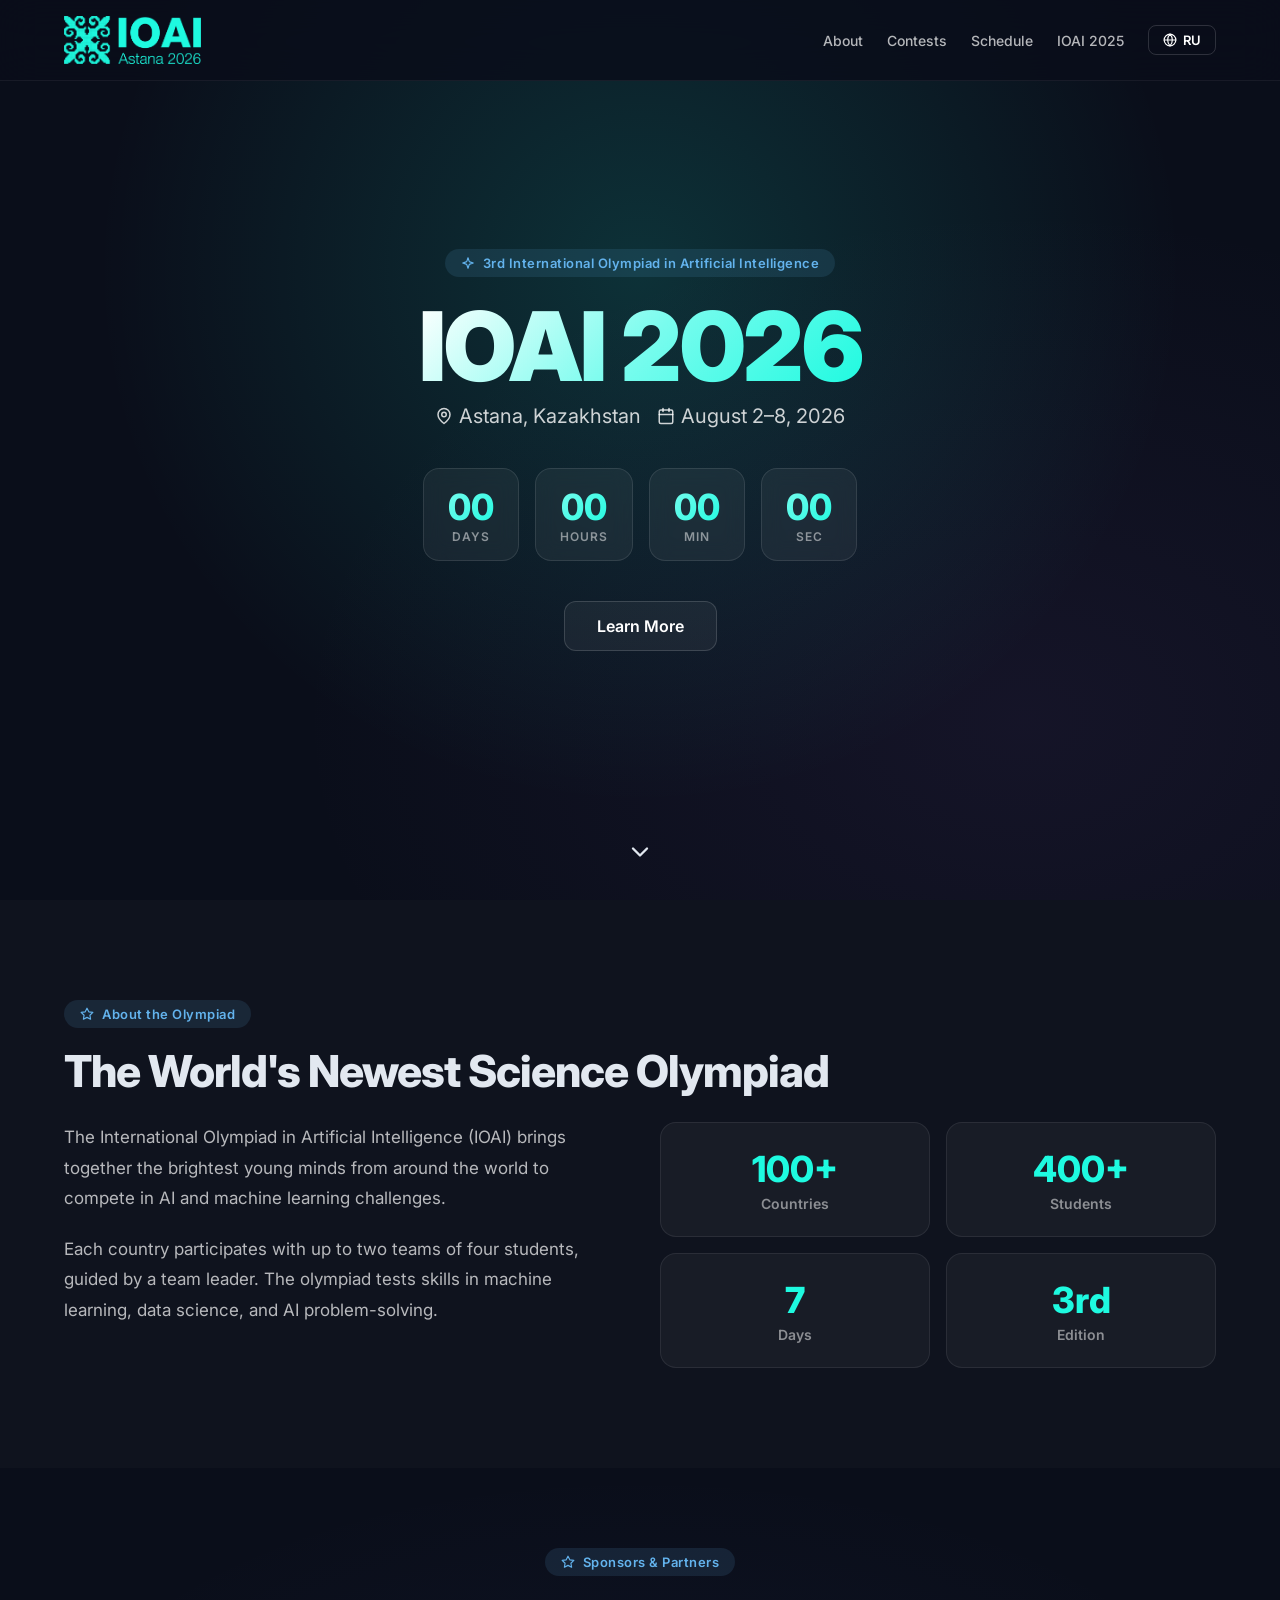
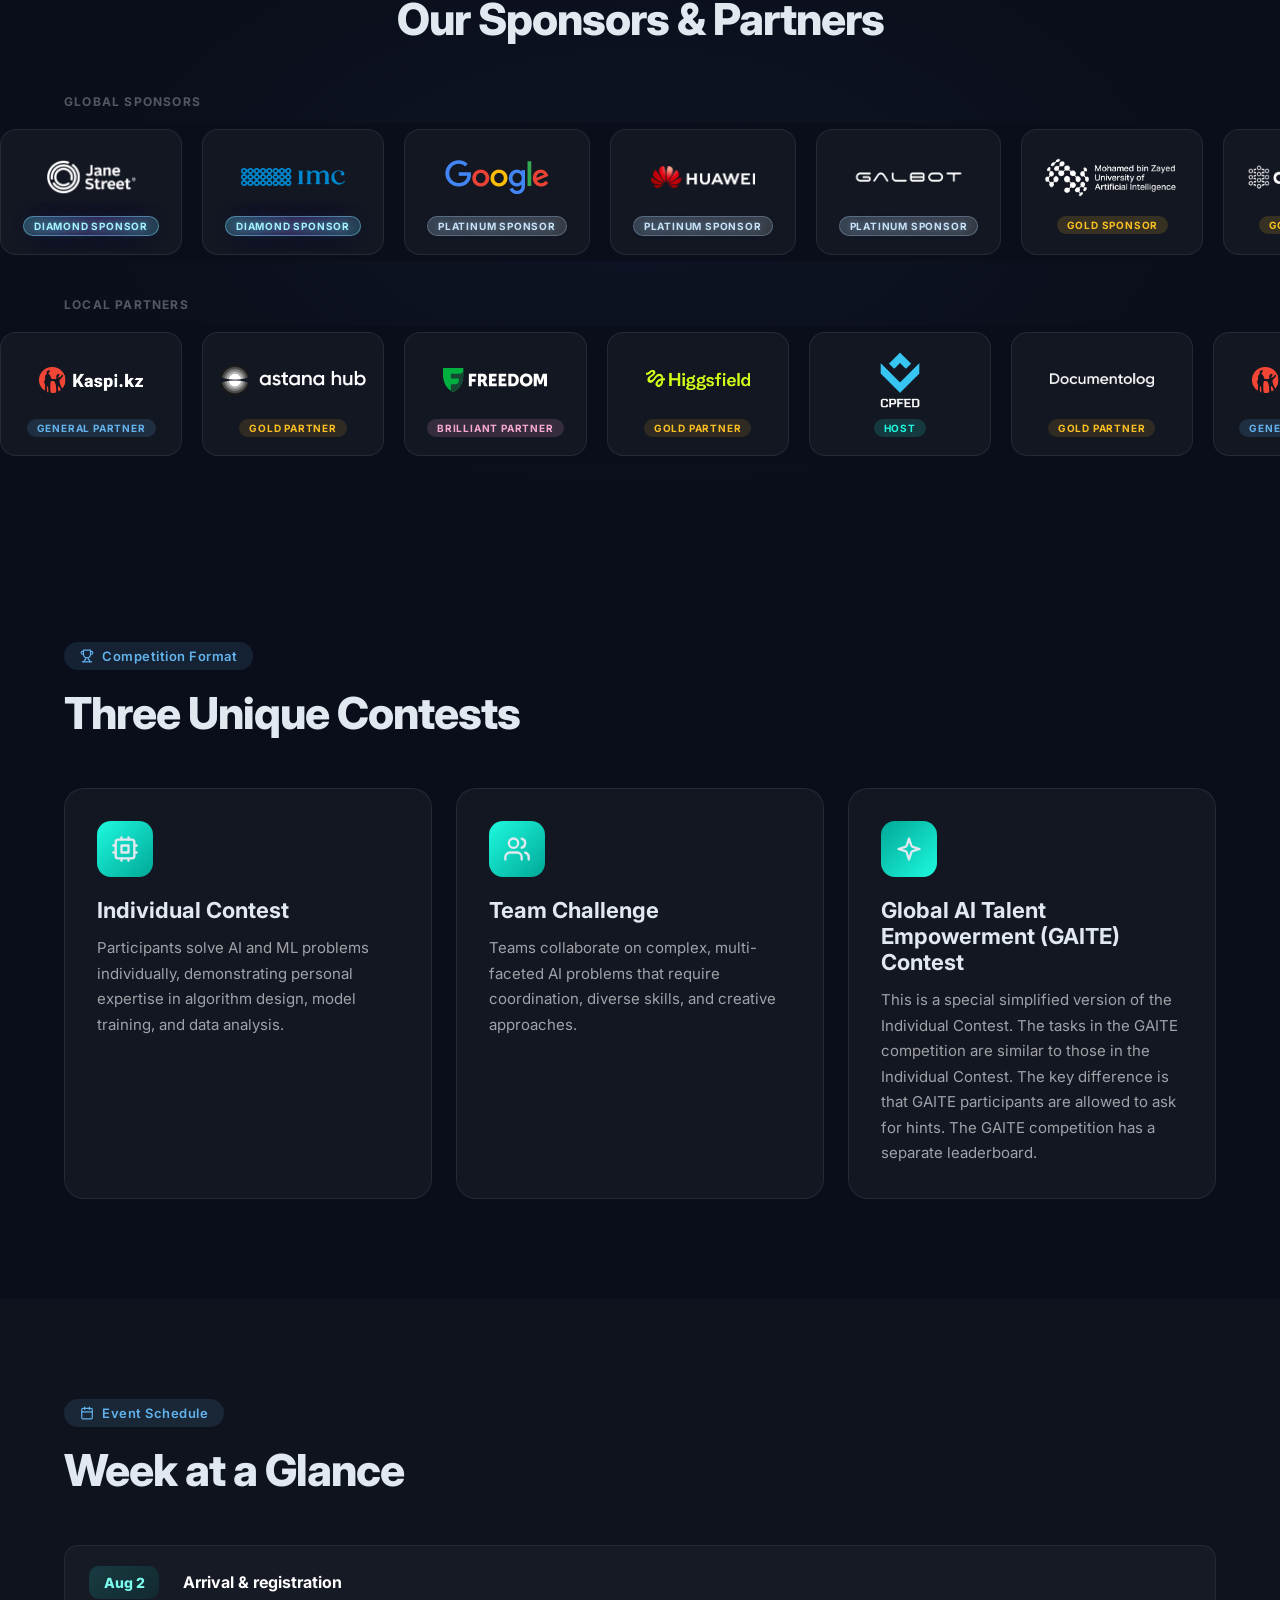
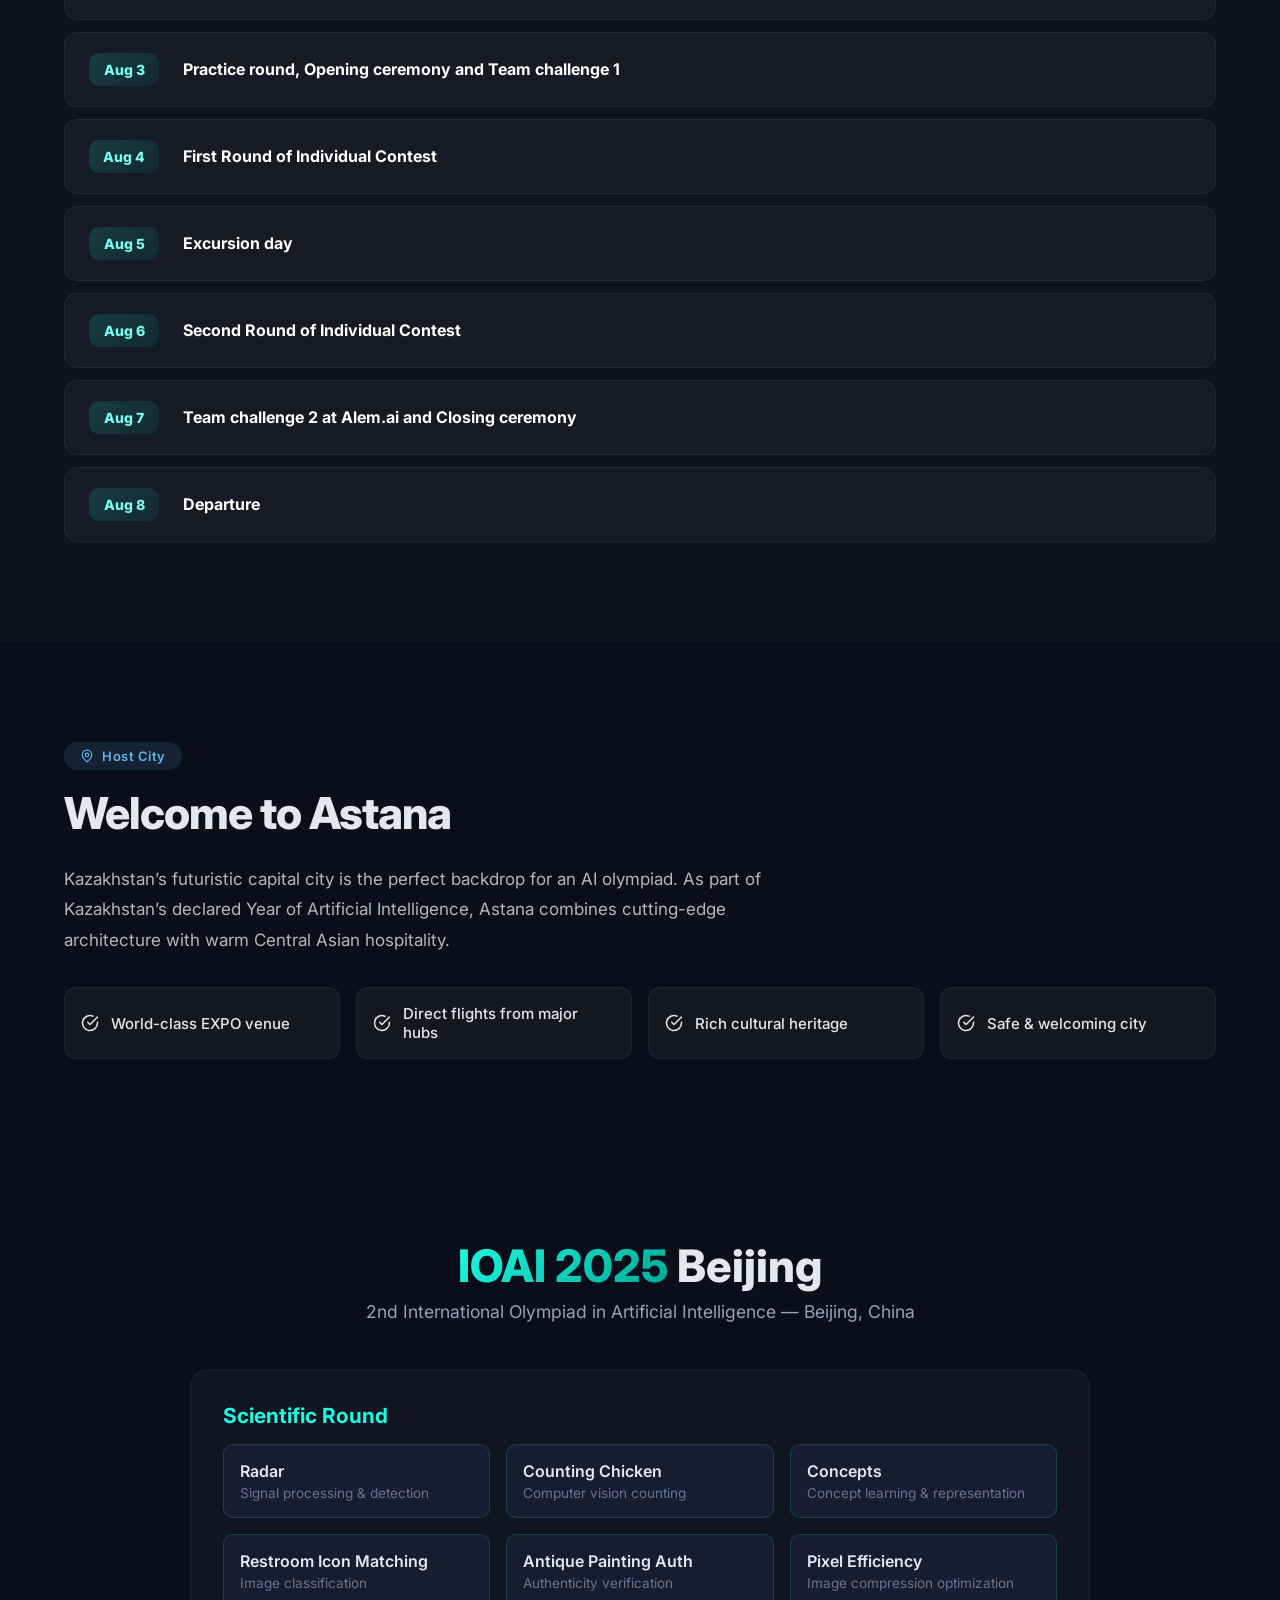
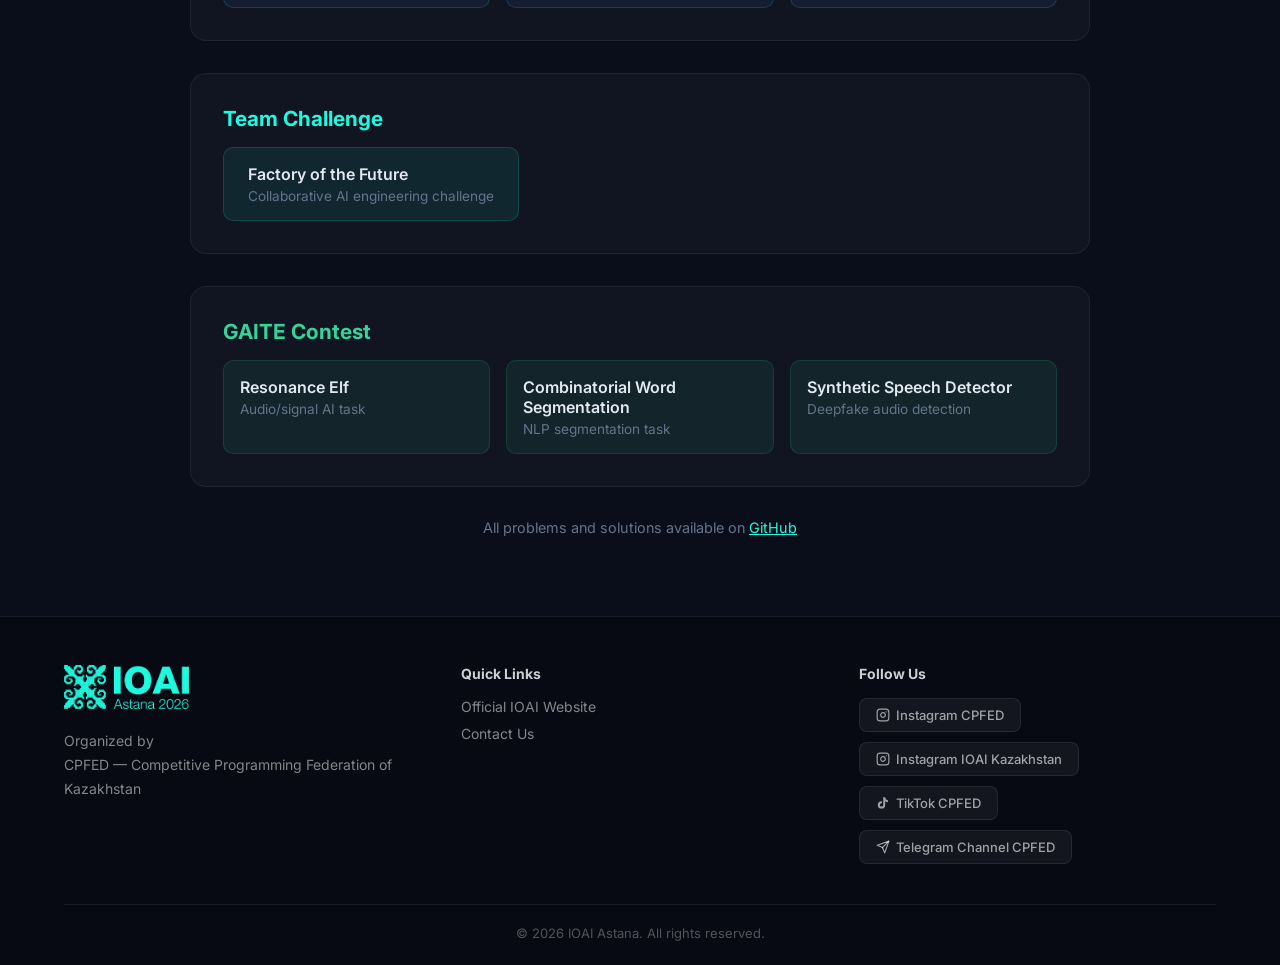
==== commit 38fe774b: "feat: update theme to exact IOAI logo cyan color #1EFAE0" ====
--- a/index.html
+++ b/index.html
@@ -11,7 +11,7 @@
 *,*::before,*::after{box-sizing:border-box;margin:0;padding:0}
 body{font-family:'Inter',-apple-system,BlinkMacSystemFont,sans-serif;background:#0a0e1a;color:#e2e8f0;min-height:100vh;overflow-x:hidden}
 a{color:inherit;text-decoration:none}
-::selection{background:rgba(10,186,181,0.4)}
+::selection{background:rgba(30,250,224,0.4)}
 input,select,textarea,button{font-family:inherit}
 ::-webkit-scrollbar{width:8px}
 ::-webkit-scrollbar-track{background:#0a0e1a}
@@ -31,11 +31,11 @@
 .nav{position:fixed;top:0;left:0;right:0;z-index:100;background:rgba(10,14,26,0.85);backdrop-filter:blur(20px);border-bottom:1px solid rgba(255,255,255,0.06)}
 .nav-inner{max-width:1200px;margin:0 auto;padding:0 24px;display:flex;align-items:center;justify-content:space-between;height:80px}
 .nav-logo{display:flex;align-items:center;gap:10px;cursor:pointer}
-.nav-logo-icon{width:36px;height:36px;border-radius:10px;background:linear-gradient(135deg,#0ABAB5,#007A76);display:flex;align-items:center;justify-content:center}
+.nav-logo-icon{width:36px;height:36px;border-radius:10px;background:linear-gradient(135deg,#1EFAE0,#00A896);display:flex;align-items:center;justify-content:center}
 .nav-links{display:flex;align-items:center;gap:24px}
 .nav-link{cursor:pointer;font-size:14px;font-weight:500;color:rgba(255,255,255,0.7);transition:color 0.2s;background:none;border:none}
 .nav-link:hover{color:#fff}
-.btn-primary{padding:8px 20px;border-radius:8px;border:none;cursor:pointer;background:linear-gradient(135deg,#0ABAB5,#007A76);color:#fff;font-size:14px;font-weight:600;transition:transform 0.2s}
+.btn-primary{padding:8px 20px;border-radius:8px;border:none;cursor:pointer;background:linear-gradient(135deg,#1EFAE0,#00A896);color:#fff;font-size:14px;font-weight:600;transition:transform 0.2s}
 .btn-primary:hover{transform:scale(1.03)}
 .btn-lang{padding:6px 14px;border-radius:8px;border:1px solid rgba(255,255,255,0.15);background:transparent;color:#fff;font-size:13px;font-weight:600;cursor:pointer;display:flex;align-items:center;gap:6px}
 
@@ -45,17 +45,17 @@
 .section-title{font-size:clamp(28px,4vw,44px);font-weight:800;margin-bottom:24px;letter-spacing:-1px}
 
 /* Hero */
-.hero{min-height:100vh;display:flex;align-items:center;justify-content:center;position:relative;overflow:hidden;background:radial-gradient(ellipse at 50% 30%,rgba(10,186,181,0.15) 0%,transparent 60%),radial-gradient(ellipse at 80% 80%,rgba(118,75,162,0.1) 0%,transparent 50%)}
+.hero{min-height:100vh;display:flex;align-items:center;justify-content:center;position:relative;overflow:hidden;background:radial-gradient(ellipse at 50% 30%,rgba(30,250,224,0.15) 0%,transparent 60%),radial-gradient(ellipse at 80% 80%,rgba(118,75,162,0.1) 0%,transparent 50%)}
 .hero-content{text-align:center;z-index:10;padding:0 24px;max-width:800px}
-.hero-title{font-size:clamp(48px,10vw,96px);font-weight:900;line-height:0.95;background:linear-gradient(135deg,#fff 0%,#81D8D0 50%,#0ABAB5 100%);-webkit-background-clip:text;-webkit-text-fill-color:transparent;margin-bottom:12px;letter-spacing:-2px}
+.hero-title{font-size:clamp(48px,10vw,96px);font-weight:900;line-height:0.95;background:linear-gradient(135deg,#fff 0%,#7AFCEE 50%,#1EFAE0 100%);-webkit-background-clip:text;-webkit-text-fill-color:transparent;margin-bottom:12px;letter-spacing:-2px}
 .hero-meta{display:flex;align-items:center;justify-content:center;gap:16px;margin-bottom:8px;flex-wrap:wrap;font-size:20px;color:rgba(255,255,255,0.8)}
 .hero-meta svg{flex-shrink:0}
 .countdown{display:flex;justify-content:center;gap:16px;margin:40px 0;flex-wrap:wrap}
 .countdown-item{background:rgba(255,255,255,0.05);border:1px solid rgba(255,255,255,0.1);border-radius:16px;padding:16px 24px;min-width:80px;text-align:center;backdrop-filter:blur(10px)}
-.countdown-val{font-size:36px;font-weight:800;font-variant-numeric:tabular-nums;background:linear-gradient(135deg,#81D8D0,#0ABAB5);-webkit-background-clip:text;-webkit-text-fill-color:transparent}
+.countdown-val{font-size:36px;font-weight:800;font-variant-numeric:tabular-nums;background:linear-gradient(135deg,#7AFCEE,#1EFAE0);-webkit-background-clip:text;-webkit-text-fill-color:transparent}
 .countdown-label{font-size:12px;color:rgba(255,255,255,0.5);font-weight:600;text-transform:uppercase;letter-spacing:1px}
 .hero-buttons{display:flex;gap:16px;justify-content:center;flex-wrap:wrap}
-.btn-hero{padding:14px 32px;border-radius:12px;border:none;cursor:pointer;background:linear-gradient(135deg,#0ABAB5,#007A76);color:#fff;font-size:16px;font-weight:700;display:flex;align-items:center;gap:8px;box-shadow:0 4px 30px rgba(10,186,181,0.4);transition:transform 0.2s}
+.btn-hero{padding:14px 32px;border-radius:12px;border:none;cursor:pointer;background:linear-gradient(135deg,#1EFAE0,#00A896);color:#fff;font-size:16px;font-weight:700;display:flex;align-items:center;gap:8px;box-shadow:0 4px 30px rgba(30,250,224,0.4);transition:transform 0.2s}
 .btn-hero:hover{transform:scale(1.04)}
 .btn-hero-outline{padding:14px 32px;border-radius:12px;cursor:pointer;border:1px solid rgba(255,255,255,0.15);background:rgba(255,255,255,0.05);color:#fff;font-size:16px;font-weight:600}
 .scroll-hint{position:absolute;bottom:30px;left:50%;transform:translateX(-50%);cursor:pointer;animation:bounce 2s infinite}
@@ -76,7 +76,7 @@
 /* Schedule */
 .schedule-item{display:flex;align-items:center;gap:24px;padding:20px 24px;background:rgba(255,255,255,0.03);border:1px solid rgba(255,255,255,0.06);border-radius:14px;transition:all 0.2s}
 .schedule-item:hover{background:rgba(255,255,255,0.06)}
-.schedule-date{min-width:70px;padding:8px 0;text-align:center;border-radius:10px;background:linear-gradient(135deg,rgba(10,186,181,0.15),rgba(0,122,118,0.15));font-weight:800;font-size:14px;color:#81D8D0}
+.schedule-date{min-width:70px;padding:8px 0;text-align:center;border-radius:10px;background:linear-gradient(135deg,rgba(30,250,224,0.15),rgba(0,122,118,0.15));font-weight:800;font-size:14px;color:#7AFCEE}
 
 /* Feature chips */
 .feature-chip{display:flex;align-items:center;gap:12px;padding:16px;background:rgba(255,255,255,0.04);border-radius:12px;border:1px solid rgba(255,255,255,0.06);font-size:15px;font-weight:500}
@@ -85,9 +85,9 @@
 .register-section{background:radial-gradient(ellipse at 50% 50%,rgba(102,126,234,0.08) 0%,transparent 60%)}
 .role-grid{display:grid;grid-template-columns:repeat(auto-fit,minmax(160px,1fr));gap:12px;margin-bottom:32px}
 .role-card{padding:20px;border-radius:16px;cursor:pointer;text-align:center;background:rgba(255,255,255,0.03);border:1.5px solid rgba(255,255,255,0.08);transition:all 0.2s}
-.role-card.active{background:rgba(10,186,181,0.15);border:2px solid #0ABAB5;transform:scale(1.02)}
+.role-card.active{background:rgba(30,250,224,0.15);border:2px solid #1EFAE0;transform:scale(1.02)}
 .role-icon{width:48px;height:48px;border-radius:14px;margin:0 auto 12px;display:flex;align-items:center;justify-content:center;background:rgba(255,255,255,0.06);color:rgba(255,255,255,0.4)}
-.role-card.active .role-icon{background:linear-gradient(135deg,#0ABAB5,#007A76);color:#fff}
+.role-card.active .role-icon{background:linear-gradient(135deg,#1EFAE0,#00A896);color:#fff}
 .role-card .role-label{font-weight:700;font-size:15px;margin-bottom:4px;color:rgba(255,255,255,0.7)}
 .role-card.active .role-label{color:#fff}
 .role-card .role-desc{font-size:12px;color:rgba(255,255,255,0.4)}
@@ -99,19 +99,19 @@
 .form-grid-2-1{grid-template-columns:2fr 1fr}
 .form-label{display:block;margin-bottom:6px;font-size:13px;font-weight:600;color:rgba(255,255,255,0.6)}
 .form-input{width:100%;padding:12px 16px;border-radius:10px;border:1.5px solid rgba(255,255,255,0.12);background:rgba(255,255,255,0.05);color:#fff;font-size:15px;outline:none;transition:all 0.2s}
-.form-input:focus{border-color:#0ABAB5}
+.form-input:focus{border-color:#1EFAE0}
 .form-input.error{border-color:#ef4444}
 .form-input::placeholder{color:rgba(255,255,255,0.25)}
 select.form-input{cursor:pointer;appearance:none;background-image:url("data:image/svg+xml,%3Csvg xmlns='http://www.w3.org/2000/svg' width='12' height='12' viewBox='0 0 24 24' fill='none' stroke='rgba(255,255,255,0.4)' stroke-width='2'%3E%3Cpath d='M6 9l6 6 6-6'/%3E%3C/svg%3E");background-repeat:no-repeat;background-position:right 12px center}
 select.form-input option{background:#1a1f2e}
-.btn-submit{width:100%;padding:16px 32px;border-radius:12px;border:none;cursor:pointer;background:linear-gradient(135deg,#0ABAB5,#007A76);color:#fff;font-size:17px;font-weight:700;display:flex;align-items:center;justify-content:center;gap:10px;box-shadow:0 4px 30px rgba(10,186,181,0.3);transition:all 0.2s}
+.btn-submit{width:100%;padding:16px 32px;border-radius:12px;border:none;cursor:pointer;background:linear-gradient(135deg,#1EFAE0,#00A896);color:#fff;font-size:17px;font-weight:700;display:flex;align-items:center;justify-content:center;gap:10px;box-shadow:0 4px 30px rgba(30,250,224,0.3);transition:all 0.2s}
 .btn-submit:hover{transform:scale(1.01)}
 .btn-submit:disabled{opacity:0.6;cursor:wait}
 .spinner{width:20px;height:20px;border:3px solid rgba(255,255,255,0.3);border-top-color:#fff;border-radius:50%;display:inline-block;animation:spin 0.8s linear infinite}
 
 /* Success */
 .success-box{background:rgba(34,197,94,0.08);border:1px solid rgba(34,197,94,0.25);border-radius:20px;padding:40px;text-align:center;margin-bottom:32px}
-.reg-id{display:inline-block;padding:12px 24px;border-radius:12px;background:rgba(255,255,255,0.08);font-family:monospace;font-size:18px;font-weight:700;color:#81D8D0;letter-spacing:1px}
+.reg-id{display:inline-block;padding:12px 24px;border-radius:12px;background:rgba(255,255,255,0.08);font-family:monospace;font-size:18px;font-weight:700;color:#7AFCEE;letter-spacing:1px}
 
 /* Footer */
 .footer{border-top:1px solid rgba(255,255,255,0.06);background:rgba(0,0,0,0.3)}
@@ -135,7 +135,7 @@
 .tier-diamond{background:linear-gradient(135deg,rgba(100,230,255,0.28),rgba(180,100,255,0.18),rgba(100,230,255,0.22));color:#a5f3fc;text-shadow:0 0 10px rgba(100,230,255,0.8),0 0 22px rgba(160,100,255,0.5);border:1px solid rgba(130,220,255,0.45)}
 .tier-platinum{background:linear-gradient(135deg,rgba(180,215,245,0.22),rgba(240,250,255,0.16));color:#c8e2f8;text-shadow:0 0 10px rgba(160,210,255,0.55);border:1px solid rgba(180,220,255,0.28)}
 .tier-gold{background:rgba(251,191,36,0.15);color:#fbbf24}
-.tier-host{background:rgba(10,186,181,0.15);color:#0ABAB5}
+.tier-host{background:rgba(30,250,224,0.15);color:#1EFAE0}
 .tier-general{background:rgba(99,179,237,0.15);color:#63b3ed}
 .tier-brilliant{background:rgba(249,168,212,0.15);color:#f9a8d4}
 .tier-golden{background:rgba(251,191,36,0.12);color:#fbbf24}
@@ -177,15 +177,15 @@
 <div id="contact-popup" onclick="if(event.target===this)hideContactPopup()" style="display:none;position:fixed;inset:0;z-index:200;background:rgba(0,0,0,0.65);backdrop-filter:blur(6px);align-items:center;justify-content:center">
   <div style="background:#13182a;border:1px solid rgba(255,255,255,0.1);border-radius:20px;padding:36px 32px;max-width:400px;width:90%;text-align:center;position:relative">
     <button onclick="hideContactPopup()" style="position:absolute;top:14px;right:18px;background:none;border:none;color:rgba(255,255,255,0.4);cursor:pointer;font-size:22px;line-height:1">&times;</button>
-    <div style="width:56px;height:56px;border-radius:14px;background:linear-gradient(135deg,#0ABAB5,#007A76);display:flex;align-items:center;justify-content:center;margin:0 auto 16px">
+    <div style="width:56px;height:56px;border-radius:14px;background:linear-gradient(135deg,#1EFAE0,#00A896);display:flex;align-items:center;justify-content:center;margin:0 auto 16px">
       <svg width="24" height="24" fill="none" stroke="white" stroke-width="2" stroke-linecap="round" stroke-linejoin="round" viewBox="0 0 24 24"><rect x="2" y="4" width="20" height="16" rx="2"/><path d="m22 7-8.97 5.7a1.94 1.94 0 0 1-2.06 0L2 7"/></svg>
     </div>
     <h3 style="font-size:20px;font-weight:700;margin-bottom:6px">Contact Us</h3>
     <p style="color:rgba(255,255,255,0.45);font-size:14px;margin-bottom:20px">Reach the organizing team at</p>
-    <div style="background:rgba(255,255,255,0.05);border:1px solid rgba(255,255,255,0.1);border-radius:10px;padding:14px 20px;font-family:monospace;font-size:16px;font-weight:600;color:#81D8D0;margin-bottom:20px;letter-spacing:0.3px">admin@cpfed.kz</div>
+    <div style="background:rgba(255,255,255,0.05);border:1px solid rgba(255,255,255,0.1);border-radius:10px;padding:14px 20px;font-family:monospace;font-size:16px;font-weight:600;color:#7AFCEE;margin-bottom:20px;letter-spacing:0.3px">admin@cpfed.kz</div>
     <div style="display:flex;gap:12px;justify-content:center">
       <button id="copy-btn" onclick="navigator.clipboard.writeText('admin@cpfed.kz');this.textContent='Copied!';setTimeout(()=>this.textContent='Copy',1800)" style="padding:10px 22px;border-radius:10px;border:1px solid rgba(255,255,255,0.15);background:rgba(255,255,255,0.05);color:#fff;cursor:pointer;font-size:14px;font-weight:600">Copy</button>
-      <a href="mailto:admin@cpfed.kz" style="padding:10px 22px;border-radius:10px;border:none;background:linear-gradient(135deg,#0ABAB5,#007A76);color:#fff;font-size:14px;font-weight:600;display:inline-flex;align-items:center">Send Email</a>
+      <a href="mailto:admin@cpfed.kz" style="padding:10px 22px;border-radius:10px;border:none;background:linear-gradient(135deg,#1EFAE0,#00A896);color:#fff;font-size:14px;font-weight:600;display:inline-flex;align-items:center">Send Email</a>
     </div>
   </div>
 </div>
@@ -387,7 +387,7 @@
   <div style="display:grid;grid-template-columns:repeat(auto-fit,minmax(300px,1fr));gap:40px">
     <div><p style="font-size:17px;line-height:1.8;color:rgba(255,255,255,0.7);margin-bottom:20px">${a.desc1}</p><p style="font-size:17px;line-height:1.8;color:rgba(255,255,255,0.7)">${a.desc2}</p></div>
     <div class="stats-grid">
-      ${[[a.s1v,a.s1l,"#0ABAB5"],[a.s2v,a.s2l,"#007A76"],[a.s3v,a.s3l,"#00c8c4"],[a.s4v,a.s4l,"#81D8D0"]].map(([v,l,c])=>`<div class="stat-card"><div class="stat-val" style="color:${c}">${v}</div><div class="stat-label">${l}</div></div>`).join("")}
+      ${[[a.s1v,a.s1l,"#1EFAE0"],[a.s2v,a.s2l,"#1EFAE0"],[a.s3v,a.s3l,"#1EFAE0"],[a.s4v,a.s4l,"#1EFAE0"]].map(([v,l,c])=>`<div class="stat-card"><div class="stat-val" style="color:${c}">${v}</div><div class="stat-label">${l}</div></div>`).join("")}
     </div>
   </div>
 </div></section>
@@ -414,7 +414,7 @@
   <div class="tag">${icon("trophy",14)}${c.tag}</div>
   <h2 class="section-title" style="margin-bottom:48px">${c.title}</h2>
   <div style="display:grid;grid-template-columns:repeat(auto-fit,minmax(280px,1fr));gap:24px">
-    ${[{ic:"cpu",g:"linear-gradient(135deg,#0ABAB5,#007A76)",...c.c1},{ic:"users",g:"linear-gradient(135deg,#0ABAB5,#00918d)",...c.c2},{ic:"sparkles",g:"linear-gradient(135deg,#007A76,#0ABAB5)",...c.c3}].map(x=>`<div class="card"><div class="card-icon" style="background:${x.g}">${icon(x.ic,28)}</div><h3>${x.t}</h3><p>${x.d}</p></div>`).join("")}
+    ${[{ic:"cpu",g:"linear-gradient(135deg,#1EFAE0,#00A896)",...c.c1},{ic:"users",g:"linear-gradient(135deg,#1EFAE0,#00A896)",...c.c2},{ic:"sparkles",g:"linear-gradient(135deg,#00A896,#1EFAE0)",...c.c3}].map(x=>`<div class="card"><div class="card-icon" style="background:${x.g}">${icon(x.ic,28)}</div><h3>${x.t}</h3><p>${x.d}</p></div>`).join("")}
   </div>
 </div></section>
 
@@ -442,36 +442,36 @@
         <div style="max-width:900px;margin:0 auto;">
           <div style="text-align:center;margin-bottom:3rem;">
             <h2 style="font-size:clamp(1.8rem,4vw,2.8rem);font-weight:800;">
-              <span style="background:linear-gradient(135deg,#0ABAB5,#007A76);-webkit-background-clip:text;-webkit-text-fill-color:transparent;">IOAI 2025</span> Beijing
+              <span style="background:linear-gradient(135deg,#1EFAE0,#00A896);-webkit-background-clip:text;-webkit-text-fill-color:transparent;">IOAI 2025</span> Beijing
             </h2>
             <p style="color:#94a3b8;margin-top:0.5rem;font-size:1.1rem;">${i2.subtitle}</p>
           </div>
           <div style="display:grid;gap:2rem;">
             <!-- Scientific Round -->
             <div style="background:rgba(255,255,255,0.03);border:1px solid rgba(255,255,255,0.06);border-radius:16px;padding:2rem;">
-              <h3 style="font-size:1.3rem;font-weight:700;color:#0ABAB5;margin-bottom:1rem;">${i2.scientific}</h3>
+              <h3 style="font-size:1.3rem;font-weight:700;color:#1EFAE0;margin-bottom:1rem;">${i2.scientific}</h3>
               <div style="display:grid;grid-template-columns:repeat(auto-fill,minmax(250px,1fr));gap:1rem;">
-                <a href="https://github.com/IOAI-official/IOAI-2025/tree/main/Scientific%20Round/Radar" target="_blank" style="display:block;padding:1rem;background:rgba(102,126,234,0.08);border:1px solid rgba(10,186,181,0.15);border-radius:10px;transition:all .2s;">
+                <a href="https://github.com/IOAI-official/IOAI-2025/tree/main/Scientific%20Round/Radar" target="_blank" style="display:block;padding:1rem;background:rgba(102,126,234,0.08);border:1px solid rgba(30,250,224,0.15);border-radius:10px;transition:all .2s;">
                   <span style="font-weight:600;color:#e2e8f0;">Radar</span>
                   <span style="display:block;font-size:0.85rem;color:#64748b;margin-top:4px;">${i2.tasks.radar}</span>
                 </a>
-                <a href="https://github.com/IOAI-official/IOAI-2025/tree/main/Scientific%20Round/Counting%20Chicken" target="_blank" style="display:block;padding:1rem;background:rgba(102,126,234,0.08);border:1px solid rgba(10,186,181,0.15);border-radius:10px;transition:all .2s;">
+                <a href="https://github.com/IOAI-official/IOAI-2025/tree/main/Scientific%20Round/Counting%20Chicken" target="_blank" style="display:block;padding:1rem;background:rgba(102,126,234,0.08);border:1px solid rgba(30,250,224,0.15);border-radius:10px;transition:all .2s;">
                   <span style="font-weight:600;color:#e2e8f0;">Counting Chicken</span>
                   <span style="display:block;font-size:0.85rem;color:#64748b;margin-top:4px;">${i2.tasks.chicken}</span>
                 </a>
-                <a href="https://github.com/IOAI-official/IOAI-2025/tree/main/Scientific%20Round/Concepts" target="_blank" style="display:block;padding:1rem;background:rgba(102,126,234,0.08);border:1px solid rgba(10,186,181,0.15);border-radius:10px;transition:all .2s;">
+                <a href="https://github.com/IOAI-official/IOAI-2025/tree/main/Scientific%20Round/Concepts" target="_blank" style="display:block;padding:1rem;background:rgba(102,126,234,0.08);border:1px solid rgba(30,250,224,0.15);border-radius:10px;transition:all .2s;">
                   <span style="font-weight:600;color:#e2e8f0;">Concepts</span>
                   <span style="display:block;font-size:0.85rem;color:#64748b;margin-top:4px;">${i2.tasks.concepts}</span>
                 </a>
-                <a href="https://github.com/IOAI-official/IOAI-2025/tree/main/Scientific%20Round/Restroom%20Icon%20Matching" target="_blank" style="display:block;padding:1rem;background:rgba(102,126,234,0.08);border:1px solid rgba(10,186,181,0.15);border-radius:10px;transition:all .2s;">
+                <a href="https://github.com/IOAI-official/IOAI-2025/tree/main/Scientific%20Round/Restroom%20Icon%20Matching" target="_blank" style="display:block;padding:1rem;background:rgba(102,126,234,0.08);border:1px solid rgba(30,250,224,0.15);border-radius:10px;transition:all .2s;">
                   <span style="font-weight:600;color:#e2e8f0;">Restroom Icon Matching</span>
                   <span style="display:block;font-size:0.85rem;color:#64748b;margin-top:4px;">${i2.tasks.restroom}</span>
                 </a>
-                <a href="https://github.com/IOAI-official/IOAI-2025/tree/main/Scientific%20Round/Antique%20Painting%20Authentication" target="_blank" style="display:block;padding:1rem;background:rgba(102,126,234,0.08);border:1px solid rgba(10,186,181,0.15);border-radius:10px;transition:all .2s;">
+                <a href="https://github.com/IOAI-official/IOAI-2025/tree/main/Scientific%20Round/Antique%20Painting%20Authentication" target="_blank" style="display:block;padding:1rem;background:rgba(102,126,234,0.08);border:1px solid rgba(30,250,224,0.15);border-radius:10px;transition:all .2s;">
                   <span style="font-weight:600;color:#e2e8f0;">Antique Painting Auth</span>
                   <span style="display:block;font-size:0.85rem;color:#64748b;margin-top:4px;">${i2.tasks.antique}</span>
                 </a>
-                <a href="https://github.com/IOAI-official/IOAI-2025/tree/main/Scientific%20Round/Pixel%20Efficiency" target="_blank" style="display:block;padding:1rem;background:rgba(102,126,234,0.08);border:1px solid rgba(10,186,181,0.15);border-radius:10px;transition:all .2s;">
+                <a href="https://github.com/IOAI-official/IOAI-2025/tree/main/Scientific%20Round/Pixel%20Efficiency" target="_blank" style="display:block;padding:1rem;background:rgba(102,126,234,0.08);border:1px solid rgba(30,250,224,0.15);border-radius:10px;transition:all .2s;">
                   <span style="font-weight:600;color:#e2e8f0;">Pixel Efficiency</span>
                   <span style="display:block;font-size:0.85rem;color:#64748b;margin-top:4px;">${i2.tasks.pixel}</span>
                 </a>
@@ -479,8 +479,8 @@
             </div>
             <!-- Team Challenge -->
             <div style="background:rgba(255,255,255,0.03);border:1px solid rgba(255,255,255,0.06);border-radius:16px;padding:2rem;">
-              <h3 style="font-size:1.3rem;font-weight:700;color:#0ABAB5;margin-bottom:1rem;">${i2.team}</h3>
-              <a href="https://github.com/IOAI-official/IOAI-2025/tree/main/Team%20Challenge" target="_blank" style="display:inline-block;padding:1rem 1.5rem;background:rgba(10,186,181,0.08);border:1px solid rgba(10,186,181,0.15);border-radius:10px;transition:all .2s;">
+              <h3 style="font-size:1.3rem;font-weight:700;color:#1EFAE0;margin-bottom:1rem;">${i2.team}</h3>
+              <a href="https://github.com/IOAI-official/IOAI-2025/tree/main/Team%20Challenge" target="_blank" style="display:inline-block;padding:1rem 1.5rem;background:rgba(30,250,224,0.08);border:1px solid rgba(30,250,224,0.15);border-radius:10px;transition:all .2s;">
                 <span style="font-weight:600;color:#e2e8f0;">Factory of the Future</span>
                 <span style="display:block;font-size:0.85rem;color:#64748b;margin-top:4px;">${i2.tasks.factory}</span>
               </a>
@@ -505,7 +505,7 @@
             </div>
           </div>
           <p style="text-align:center;margin-top:2rem;color:#64748b;font-size:0.9rem;">
-            ${i2.footer} <a href="https://github.com/IOAI-official/IOAI-2025" target="_blank" style="color:#0ABAB5;text-decoration:underline;">GitHub</a>
+            ${i2.footer} <a href="https://github.com/IOAI-official/IOAI-2025" target="_blank" style="color:#1EFAE0;text-decoration:underline;">GitHub</a>
           </p>
         </div>
       </section>
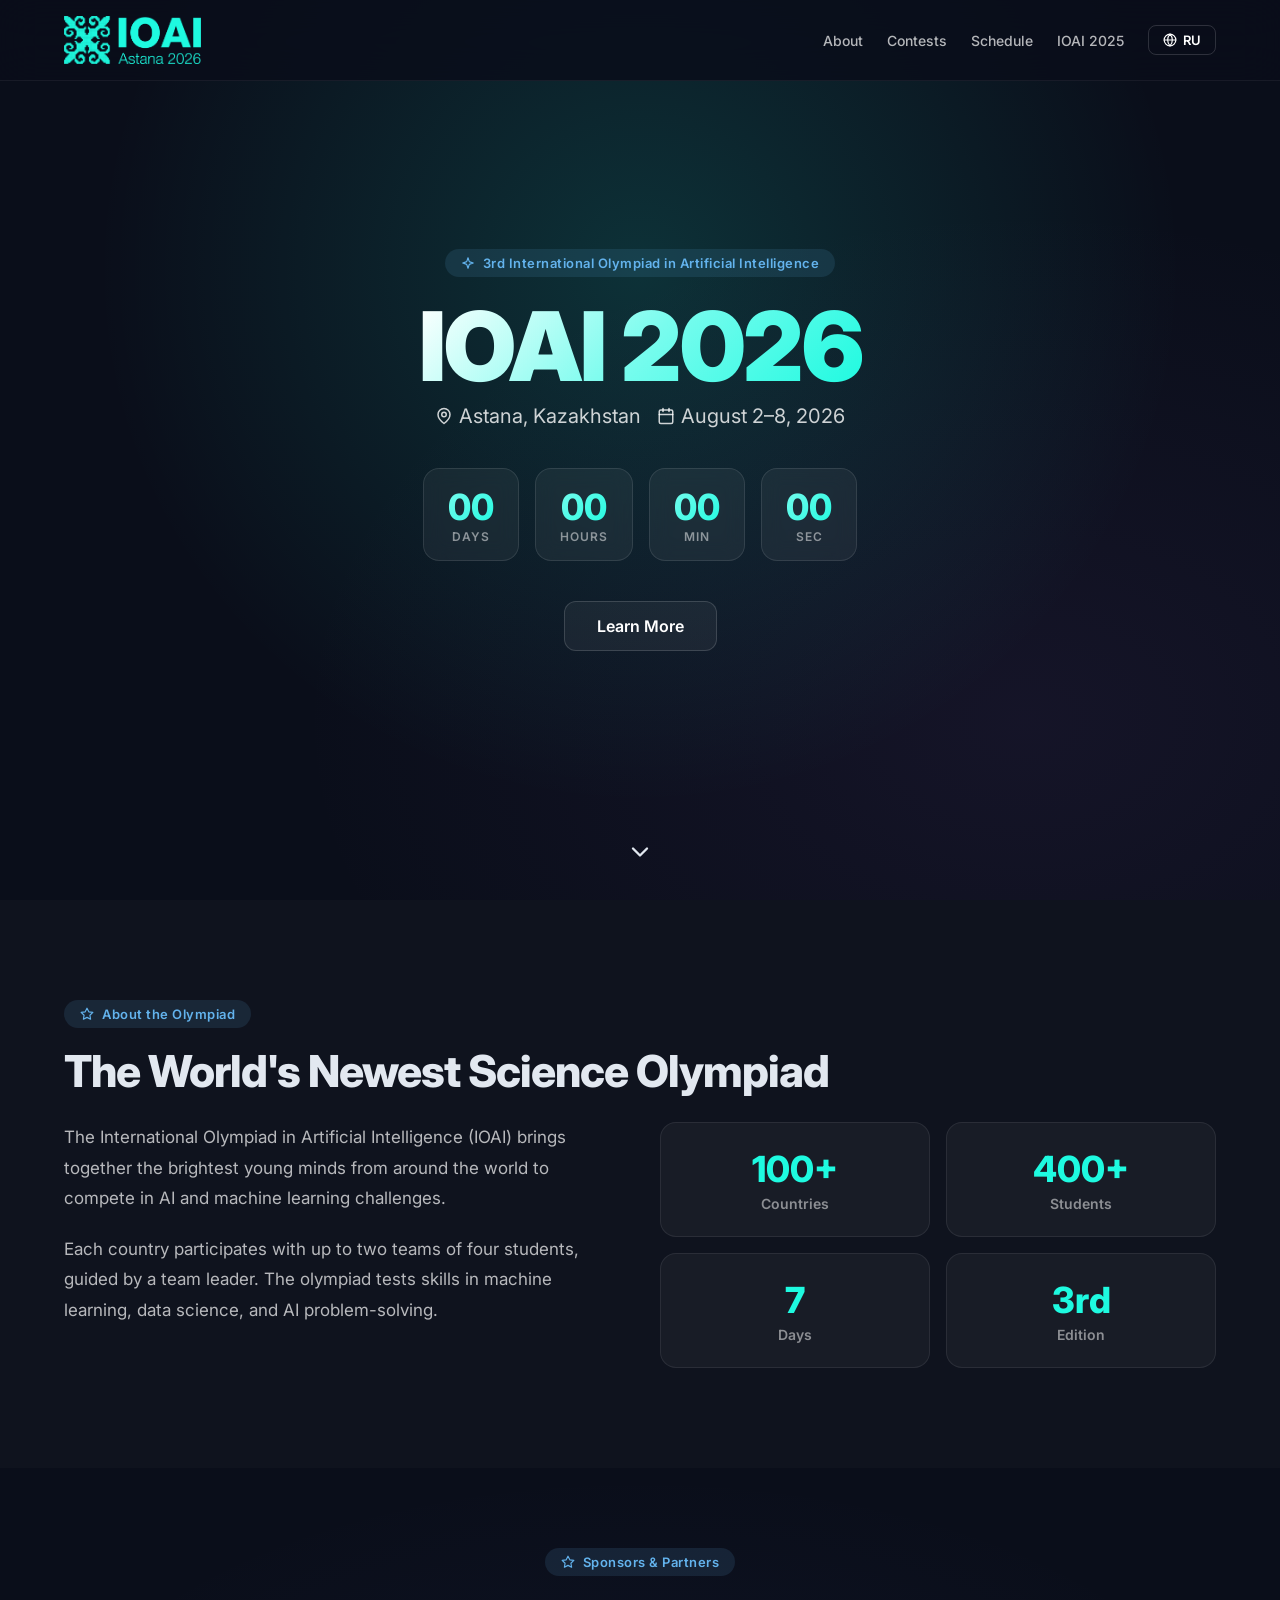
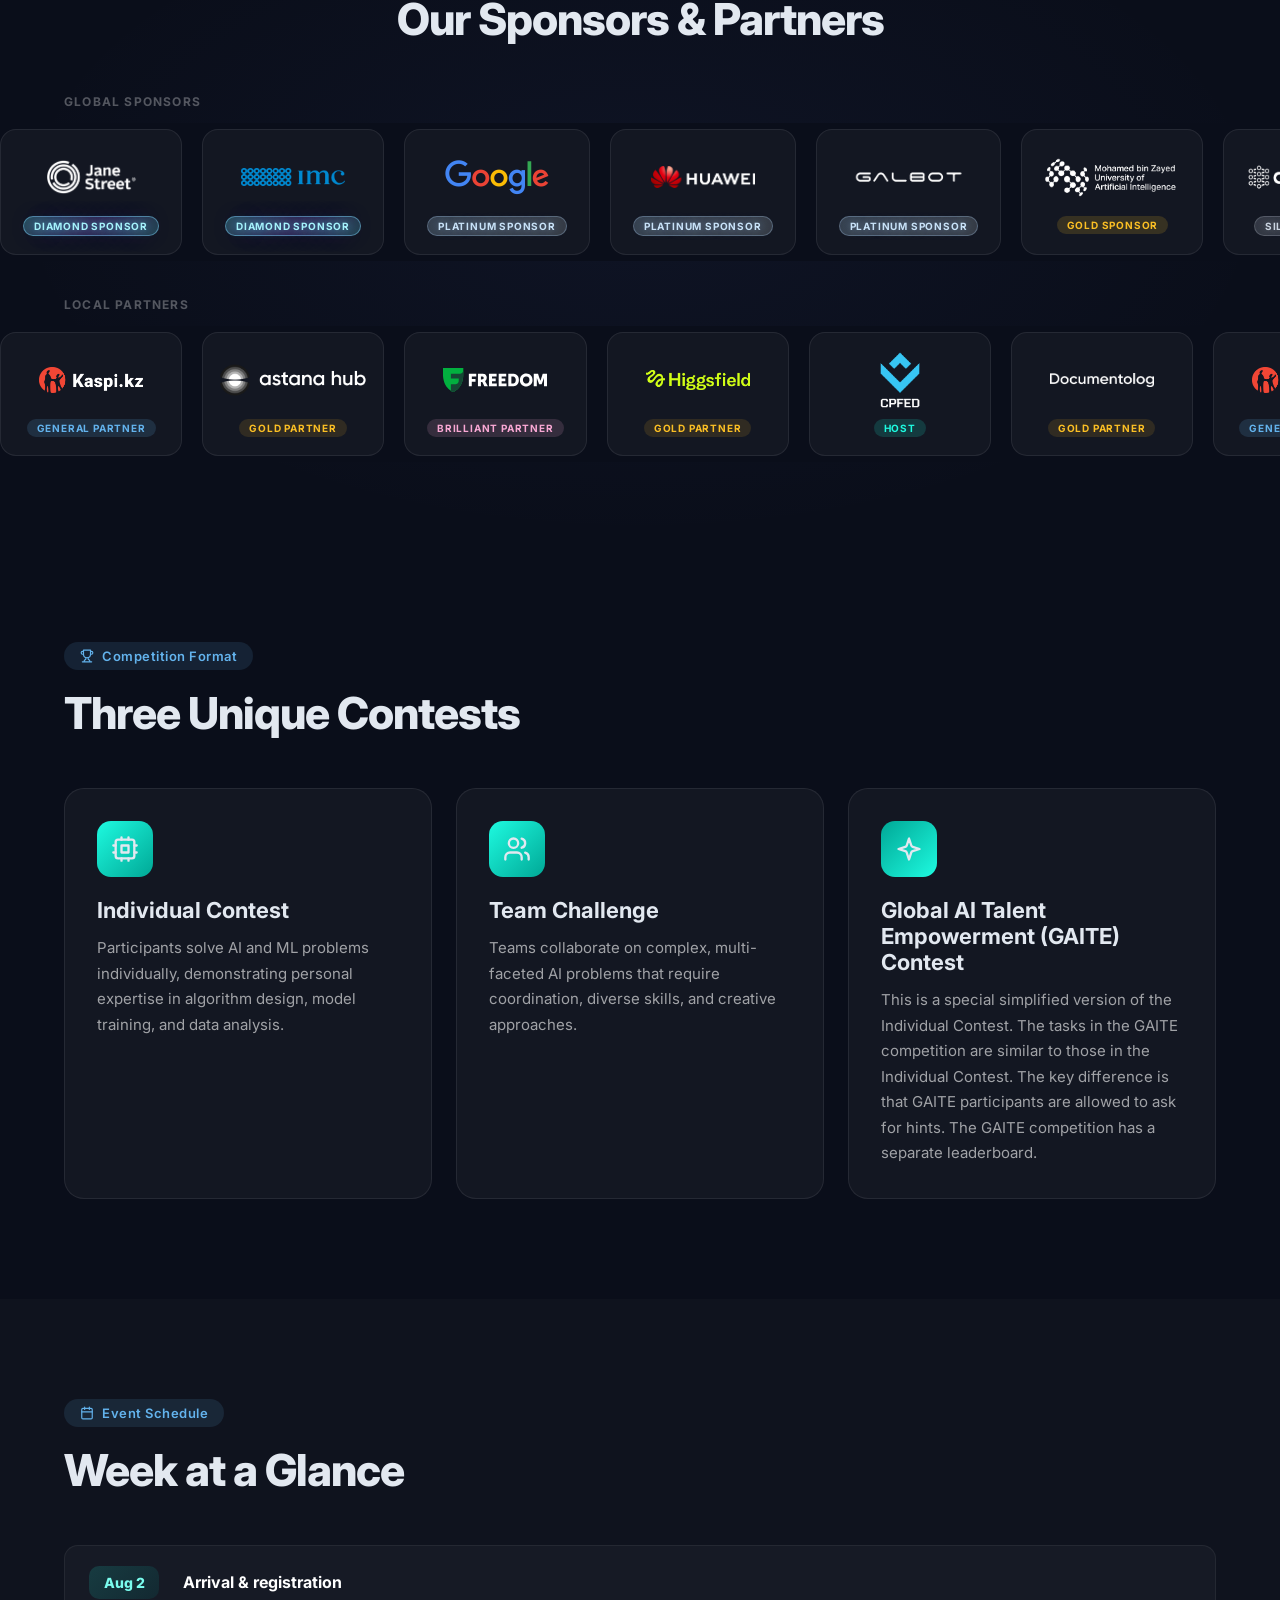
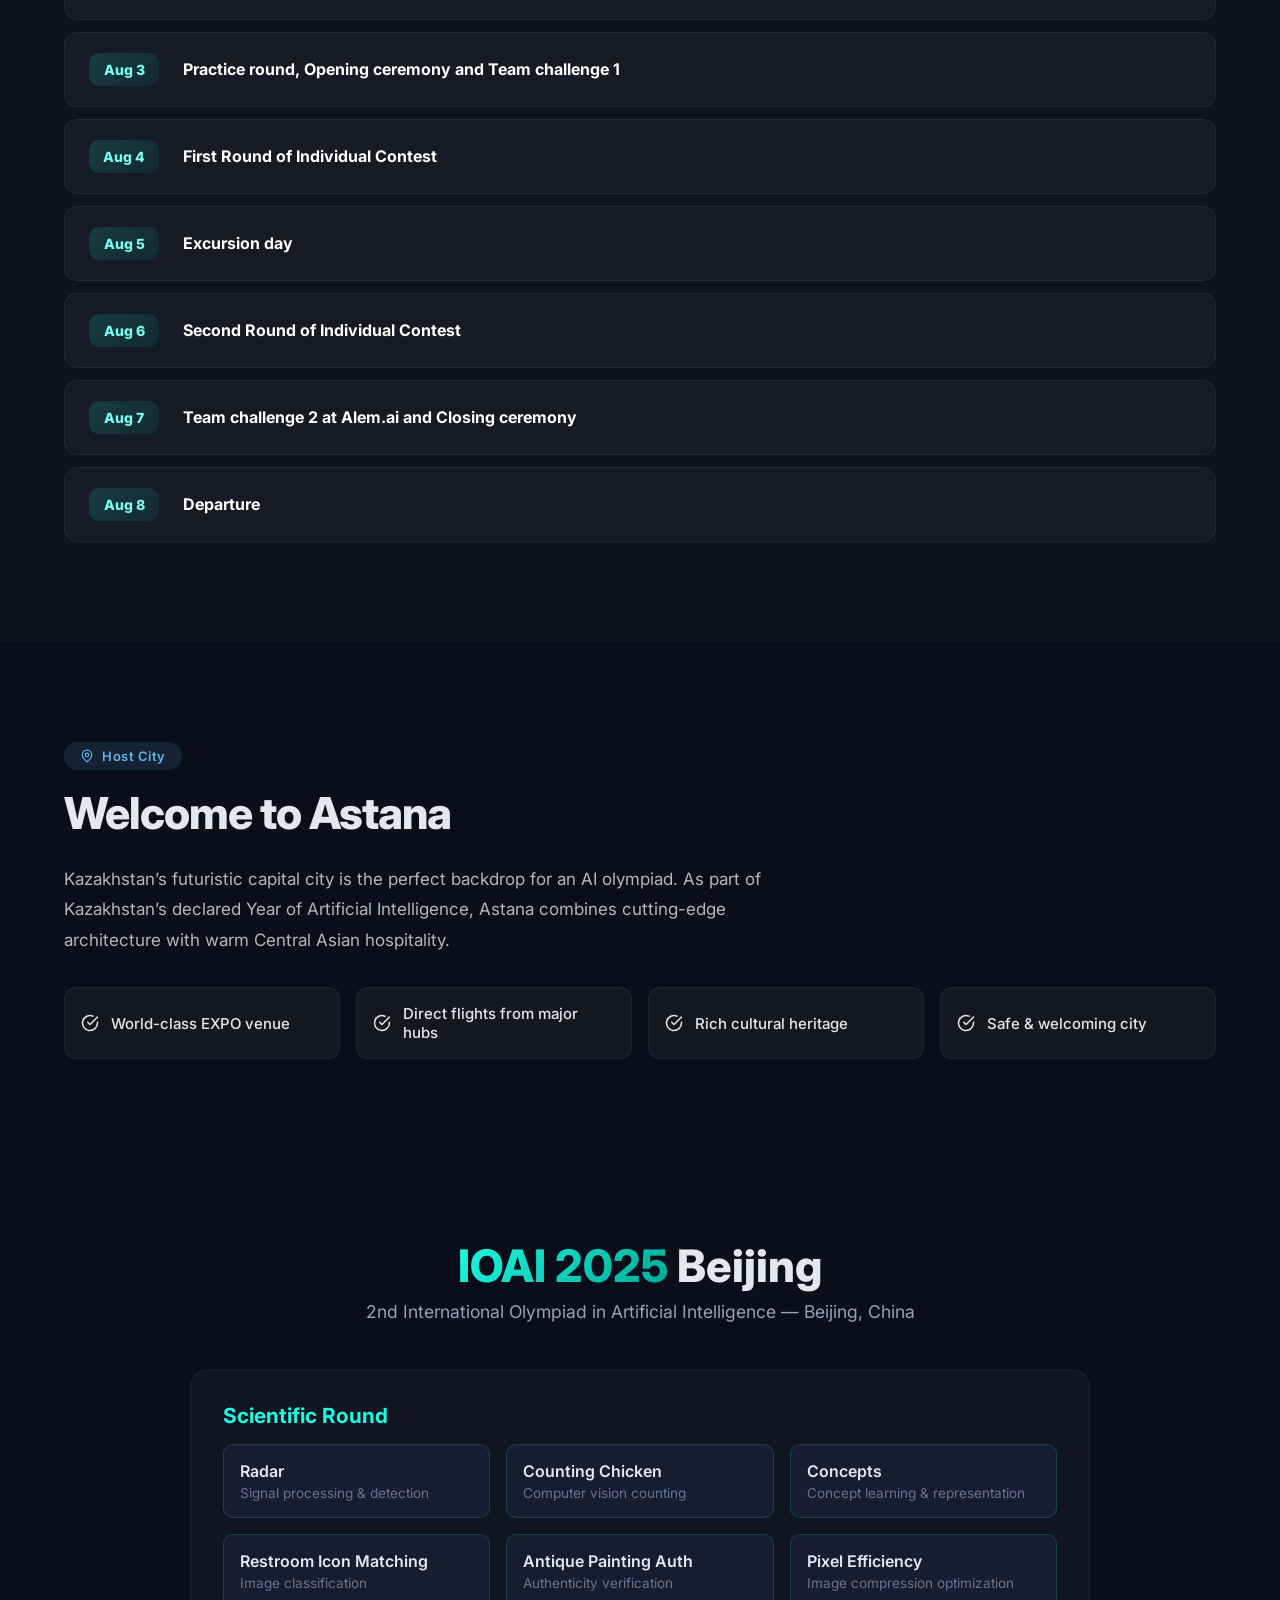
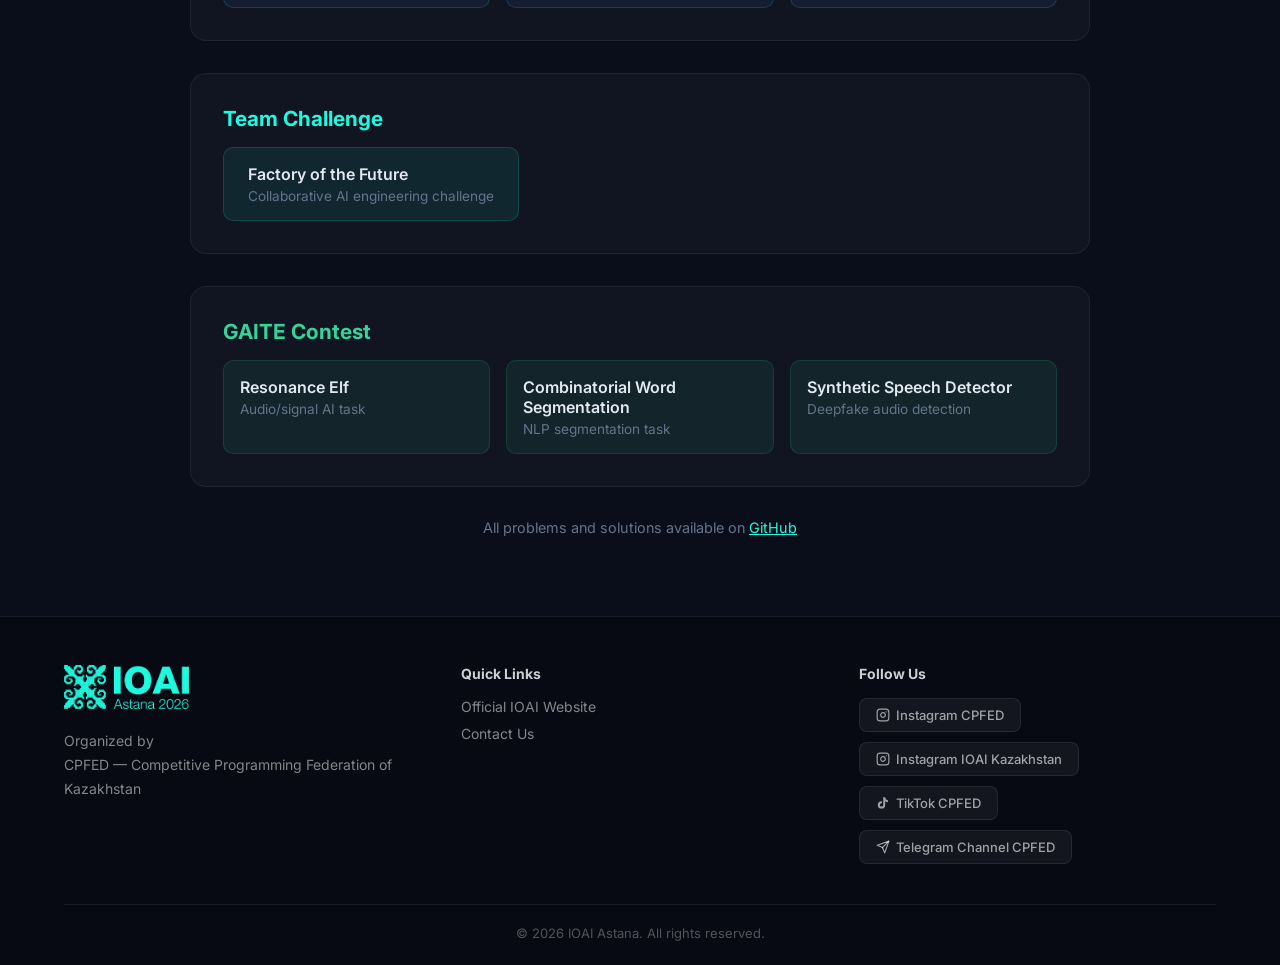
==== commit 78bb144d: "feat: update DeepInfra to Silver Sponsor tier" ====
--- a/index.html
+++ b/index.html
@@ -135,6 +135,7 @@
 .tier-diamond{background:linear-gradient(135deg,rgba(100,230,255,0.28),rgba(180,100,255,0.18),rgba(100,230,255,0.22));color:#a5f3fc;text-shadow:0 0 10px rgba(100,230,255,0.8),0 0 22px rgba(160,100,255,0.5);border:1px solid rgba(130,220,255,0.45)}
 .tier-platinum{background:linear-gradient(135deg,rgba(180,215,245,0.22),rgba(240,250,255,0.16));color:#c8e2f8;text-shadow:0 0 10px rgba(160,210,255,0.55);border:1px solid rgba(180,220,255,0.28)}
 .tier-gold{background:rgba(251,191,36,0.15);color:#fbbf24}
+.tier-silver{background:linear-gradient(135deg,rgba(203,213,225,0.18),rgba(226,232,240,0.12));color:#cbd5e1;text-shadow:0 0 8px rgba(203,213,225,0.4);border:1px solid rgba(203,213,225,0.22)}
 .tier-host{background:rgba(30,250,224,0.15);color:#1EFAE0}
 .tier-general{background:rgba(99,179,237,0.15);color:#63b3ed}
 .tier-brilliant{background:rgba(249,168,212,0.15);color:#f9a8d4}
@@ -339,7 +340,7 @@
     sc('logos/global_sponsors/Huawei_logo_white.png','Huawei',kz?'Платина демеуші':ru?'Платиновый спонсор':'Platinum Sponsor','platinum','https://www.huawei.com/en/'),
     sc('logos/global_sponsors/Galbot%20logo-%E7%99%BD%E8%89%B2png.png','Galbot',kz?'Платина демеуші':ru?'Платиновый спонсор':'Platinum Sponsor','platinum','http://www.galbot.com/','transform:scale(1.4);transform-origin:center'),
     sc('logos/global_sponsors/MBZUAI_Logo_EN_White_RGB.png','MBZUAI',kz?'Алтын демеуші':ru?'Золотой спонсор':'Gold Sponsor','gold','https://mbzuai.ac.ae/','transform:scale(1.4);transform-origin:center'),
-    sc('logos/global_sponsors/deepinfra_logo_white_horizontal.png','DeepInfra',kz?'Алтын демеуші':ru?'Золотой спонсор':'Gold Sponsor','gold','https://deepinfra.com/','transform:scale(1.5);transform-origin:center'),
+    sc('logos/global_sponsors/deepinfra_logo_white_horizontal.png','DeepInfra',kz?'Күміс демеуші':ru?'Серебряный спонсор':'Silver Sponsor','silver','https://deepinfra.com/','transform:scale(1.5);transform-origin:center'),
   ].join('');
   const lCards_=[
     sc('logos/local_sponsors/kaspikz-logo-2.png','Kaspi.kz',kz?'Бас серіктес':ru?'Генеральный партнёр':'General Partner','general','https://kaspi.kz/'),
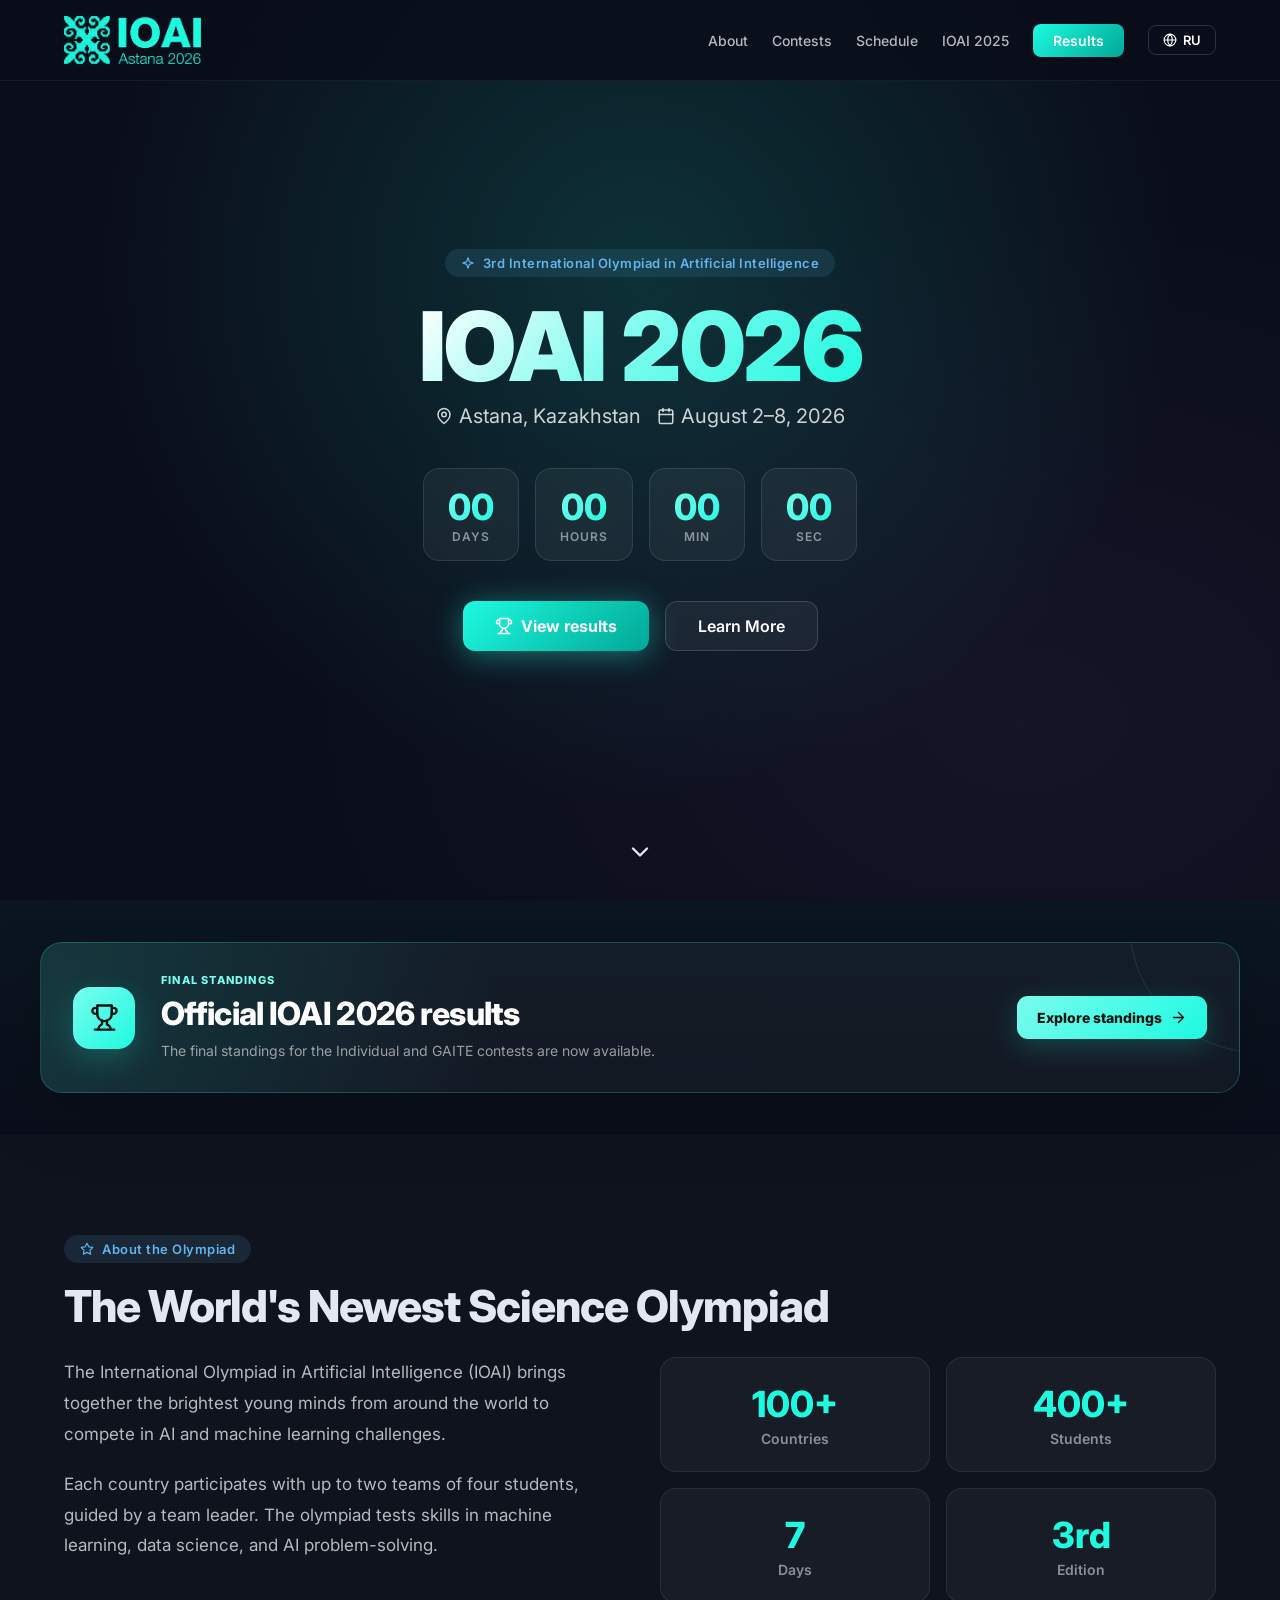
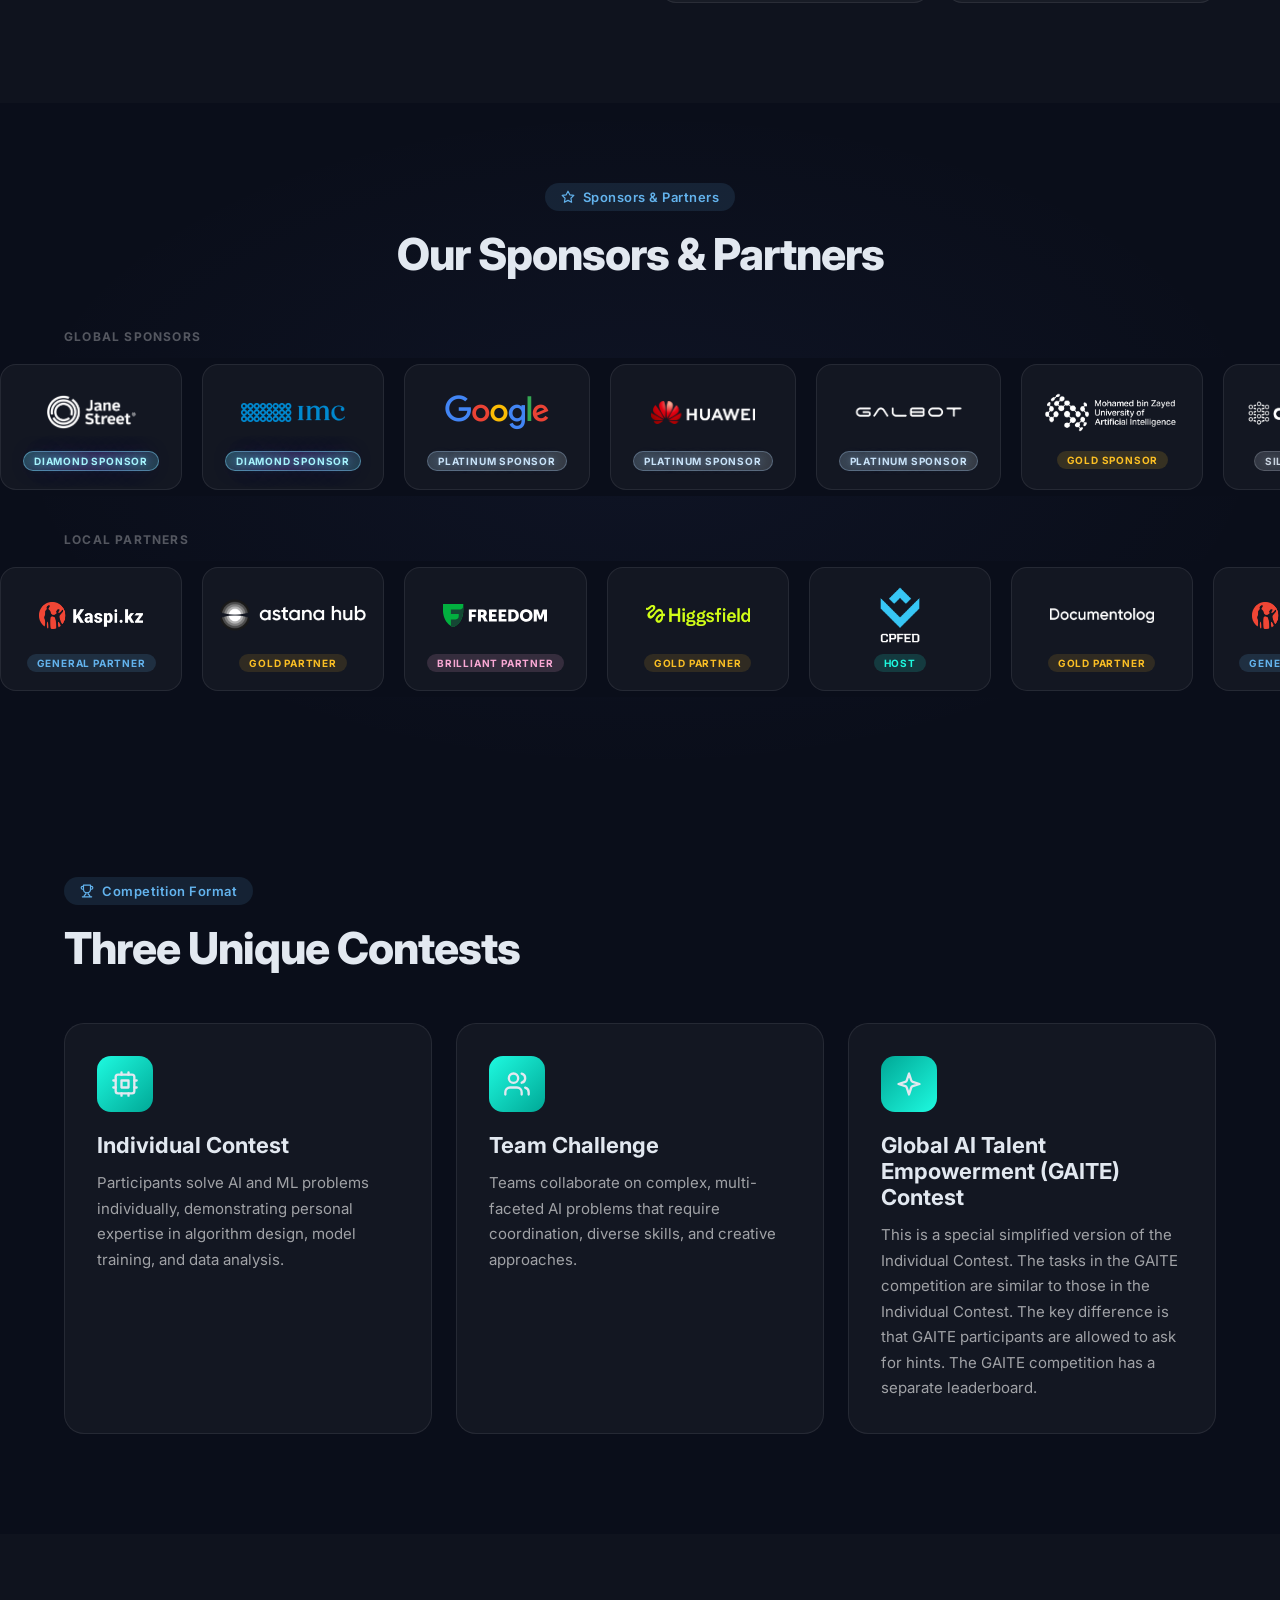
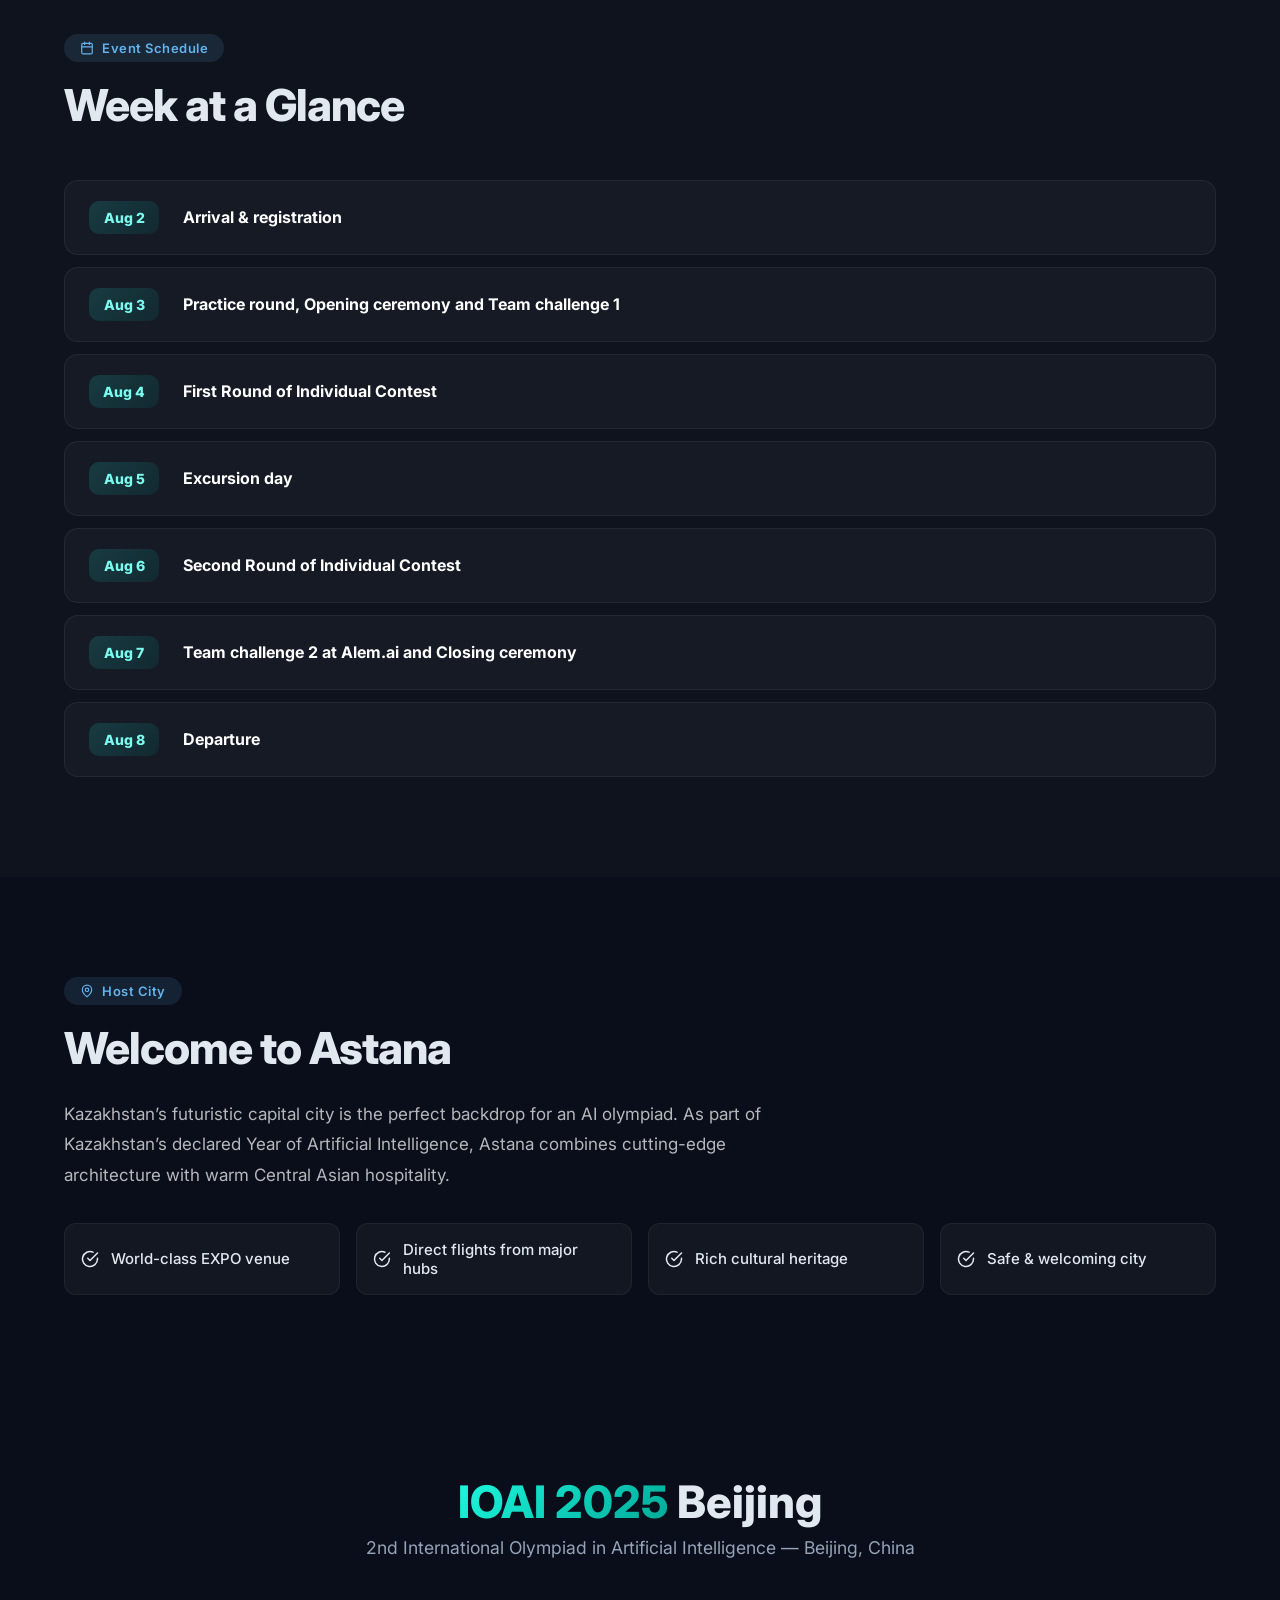
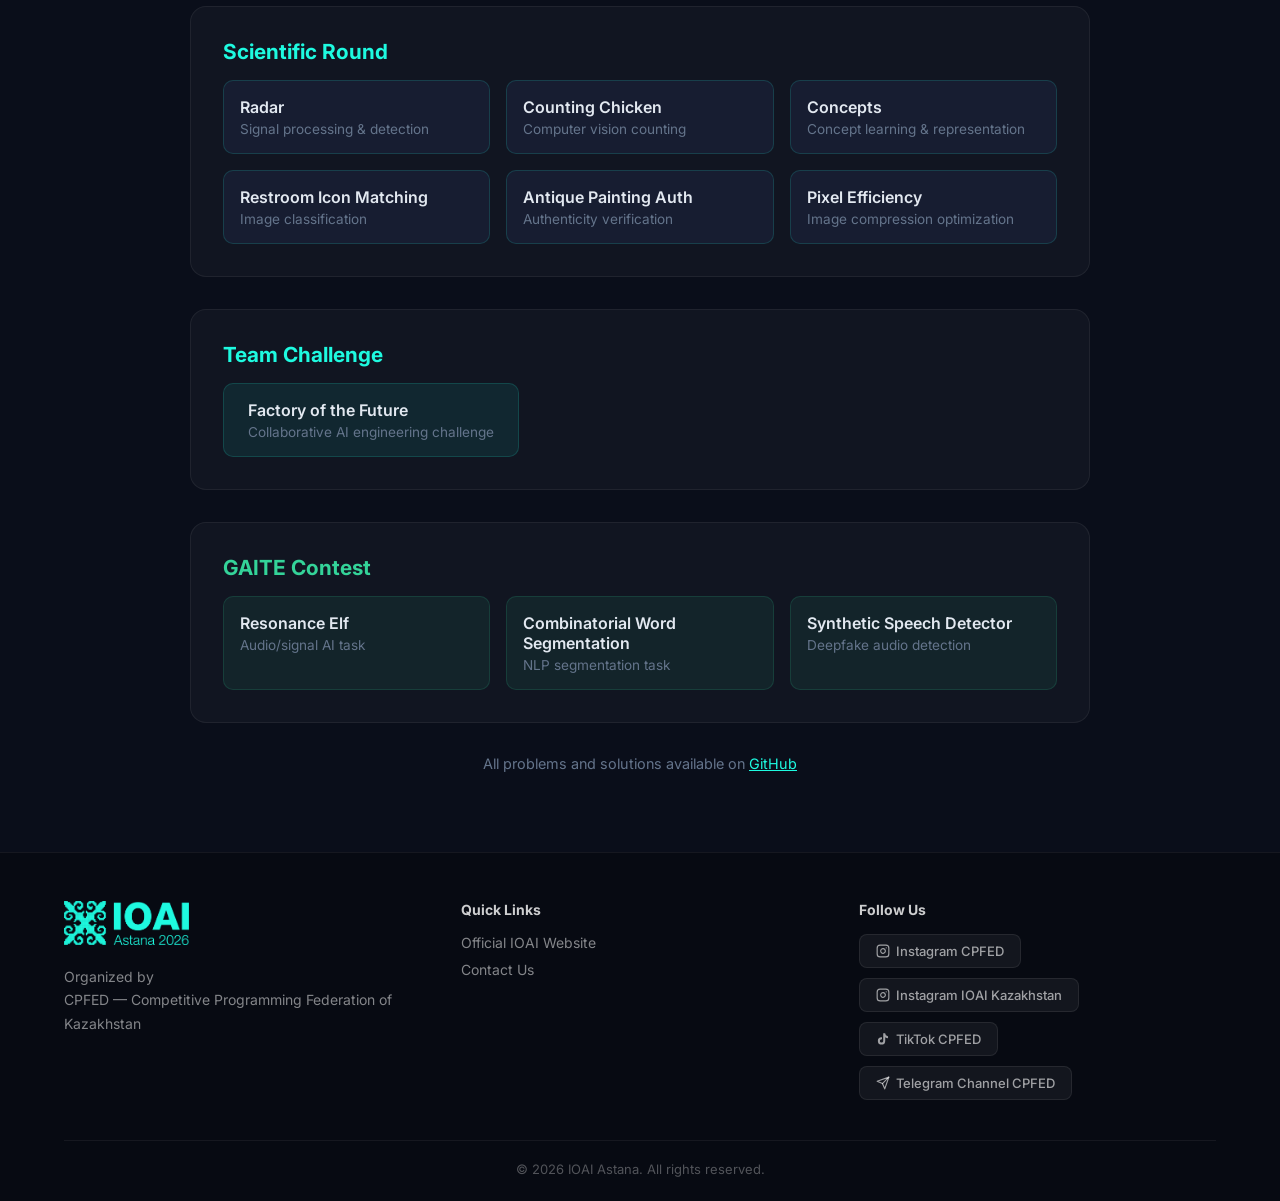
==== commit ced370c1: "feat: add results display functionality with JavaScript and CSS styles" ====
--- a/index.html
+++ b/index.html
@@ -6,7 +6,7 @@
   <title>IOAI 2026 — International Olympiad in Artificial Intelligence | Astana, Kazakhstan</title>
 <meta name="description" content="3rd International Olympiad in Artificial Intelligence. August 2-8, 2026. Astana, Kazakhstan. Register now for the world's newest science olympiad.">
 <link rel="preconnect" href="https://fonts.googleapis.com">
-<link href="https://fonts.googleapis.com/css2?family=Inter:wght@400;500;600;700;800;900&display=swap" rel="stylesheet">
+<link href="https://fonts.googleapis.com/css2?family=Inter:wght@400;500;600;700;800;900&amp;display=swap" rel="stylesheet">
 <style>
 *,*::before,*::after{box-sizing:border-box;margin:0;padding:0}
 body{font-family:'Inter',-apple-system,BlinkMacSystemFont,sans-serif;background:#0a0e1a;color:#e2e8f0;min-height:100vh;overflow-x:hidden}
@@ -59,6 +59,18 @@
 .btn-hero:hover{transform:scale(1.04)}
 .btn-hero-outline{padding:14px 32px;border-radius:12px;cursor:pointer;border:1px solid rgba(255,255,255,0.15);background:rgba(255,255,255,0.05);color:#fff;font-size:16px;font-weight:600}
 .scroll-hint{position:absolute;bottom:30px;left:50%;transform:translateX(-50%);cursor:pointer;animation:bounce 2s infinite}
+
+/* Results spotlight */
+.results-highlight{padding:42px 24px;background:linear-gradient(180deg,rgba(30,250,224,0.035),transparent)}
+.results-callout{position:relative;max-width:1200px;margin:0 auto;display:grid;grid-template-columns:auto minmax(0,1fr) auto;align-items:center;gap:26px;padding:30px 32px;border:1px solid rgba(30,250,224,0.22);border-radius:22px;background:radial-gradient(circle at 0 50%,rgba(30,250,224,0.13),transparent 38%),rgba(255,255,255,0.04);box-shadow:0 20px 70px rgba(0,0,0,0.18);overflow:hidden}
+.results-callout::after{content:"";position:absolute;width:260px;height:260px;right:-150px;top:-150px;border:1px solid rgba(122,252,238,0.11);border-radius:50%;pointer-events:none}
+.results-callout-icon{width:62px;height:62px;border-radius:17px;display:flex;align-items:center;justify-content:center;color:#061513;background:linear-gradient(135deg,#7AFCEE,#1EFAE0);box-shadow:0 10px 30px rgba(30,250,224,0.2)}
+.results-callout-copy{position:relative;z-index:1}
+.results-callout-kicker{display:block;margin-bottom:7px;color:#7AFCEE;font-size:11px;font-weight:800;letter-spacing:1.2px;text-transform:uppercase}
+.results-callout h2{margin-bottom:7px;color:#fff;font-size:clamp(22px,3vw,32px);font-weight:800;letter-spacing:-0.7px}
+.results-callout p{max-width:680px;color:rgba(255,255,255,0.57);font-size:14px;line-height:1.6}
+.results-callout-btn{position:relative;z-index:1;display:flex;align-items:center;gap:8px;padding:13px 20px;border-radius:11px;color:#061513;background:linear-gradient(135deg,#7AFCEE,#1EFAE0);font-size:14px;font-weight:800;white-space:nowrap;box-shadow:0 8px 28px rgba(30,250,224,0.2);transition:transform .2s,box-shadow .2s}
+.results-callout-btn:hover{transform:translateY(-2px);box-shadow:0 12px 34px rgba(30,250,224,0.28)}
 
 /* About stats */
 .stats-grid{display:grid;grid-template-columns:1fr 1fr;gap:16px}
@@ -144,12 +156,14 @@
 /* Responsive */
 @media(max-width:768px){
   .nav-links .nav-link:not(.btn-primary):not(.btn-lang){display:none}
+  .nav-inner{padding:0 16px}.nav-links{gap:10px}.nav-logo img{height:40px!important}.nav-links .btn-primary{padding:8px 12px}.btn-lang{padding:6px 10px}
   .form-grid-2,.form-grid-3,.form-grid-2-1{grid-template-columns:1fr}
   .hero-meta{flex-direction:column;gap:8px}
   .countdown{gap:8px}
   .countdown-item{padding:12px 16px;min-width:60px}
   .countdown-val{font-size:28px}
   .stats-grid{grid-template-columns:1fr 1fr}
+  .results-highlight{padding:28px 16px}.results-callout{grid-template-columns:auto minmax(0,1fr);padding:24px;gap:18px}.results-callout-btn{grid-column:1/-1;justify-content:center}.results-callout-icon{width:52px;height:52px;border-radius:14px}
 }
 </style>
 </head>
@@ -333,6 +347,11 @@
   const sc=(logo,name,tier,cls,link,imgStyle='',wrapStyle='')=>`<a href="${link}" target="_blank" rel="noopener" class="sponsor-card"><div class="sponsor-logo-wrap" style="${wrapStyle}"><img src="${logo}" alt="${name}" style="max-width:100%;max-height:100%;object-fit:contain${imgStyle?';'+imgStyle:''}"></div><span class="sponsor-tier tier-${cls}">${tier}</span></a>`;
   const ru=lang==='ru';
       const kz=lang==='kz';
+  const resultCopy=ru
+    ?{nav:'Результаты',hero:'Смотреть результаты',kicker:'Финальные результаты',title:'Официальные результаты IOAI 2026',desc:'Итоговая таблица индивидуального конкурса и конкурса GAITE уже опубликована.',cta:'Открыть таблицу'}
+    :kz
+      ?{nav:'Нәтижелер',hero:'Нәтижелерді көру',kicker:'Қорытынды нәтижелер',title:'IOAI 2026 ресми нәтижелері',desc:'Жеке конкурс пен GAITE конкурсының қорытынды кестесі жарияланды.',cta:'Нәтижелерді ашу'}
+      :{nav:'Results',hero:'View results',kicker:'Final standings',title:'Official IOAI 2026 results',desc:'The final standings for the Individual and GAITE contests are now available.',cta:'Explore standings'};
   const gCards_=[
     sc('logos/global_sponsors/janestreet_logo_white.png','Jane Street',kz?'Бриллиант демеуші':ru?'Бриллиантовый спонсор':'Diamond Sponsor','diamond','https://www.janestreet.com/'),
     sc('logos/global_sponsors/Logo-IMC-Blue%20(1).png','IMC',kz?'Бриллиант демеуші':ru?'Бриллиантовый спонсор':'Diamond Sponsor','diamond','https://www.imc.com/eu/'),
@@ -362,6 +381,7 @@
     <button class="nav-link" onclick="scrollToSection('contests')">${n.contests}</button>
     <button class="nav-link" onclick="scrollToSection('schedule')">${n.schedule}</button>
     <button class="nav-link" onclick="scrollToSection('ioai2025')">${n.ioai2025}</button>
+    <a class="nav-link btn-primary" href="results/">${resultCopy.nav}</a>
     <button class="btn-lang" onclick="toggleLang()">${icon("globe",14)}${n.lang}</button>
   </div>
 </div></nav>
@@ -375,10 +395,24 @@
     <div class="hero-meta"><span style="display:flex;align-items:center;gap:6px">${icon("map-pin")}${h.subtitle}</span><span style="display:flex;align-items:center;gap:6px">${icon("calendar")}${h.dates}</span></div>
     <div id="countdown-container" class="countdown"></div>
     <div class="hero-buttons">
+      <a class="btn-hero" href="results/">${icon("trophy",18)}${resultCopy.hero}</a>
       <button class="btn-hero-outline" onclick="scrollToSection('about')">${h.learnMore}</button>
     </div>
   </div>
   <div class="scroll-hint" onclick="scrollToSection('about')">${icon("chevron-down",28)}</div>
+</section>
+
+<!-- RESULTS SPOTLIGHT -->
+<section class="results-highlight" aria-labelledby="results-highlight-title">
+  <div class="results-callout">
+    <div class="results-callout-icon">${icon("trophy",29)}</div>
+    <div class="results-callout-copy">
+      <span class="results-callout-kicker">${resultCopy.kicker}</span>
+      <h2 id="results-highlight-title">${resultCopy.title}</h2>
+      <p>${resultCopy.desc}</p>
+    </div>
+    <a class="results-callout-btn" href="results/">${resultCopy.cta}${icon("arrow-right",17)}</a>
+  </div>
 </section>
 
 <!-- ABOUT -->
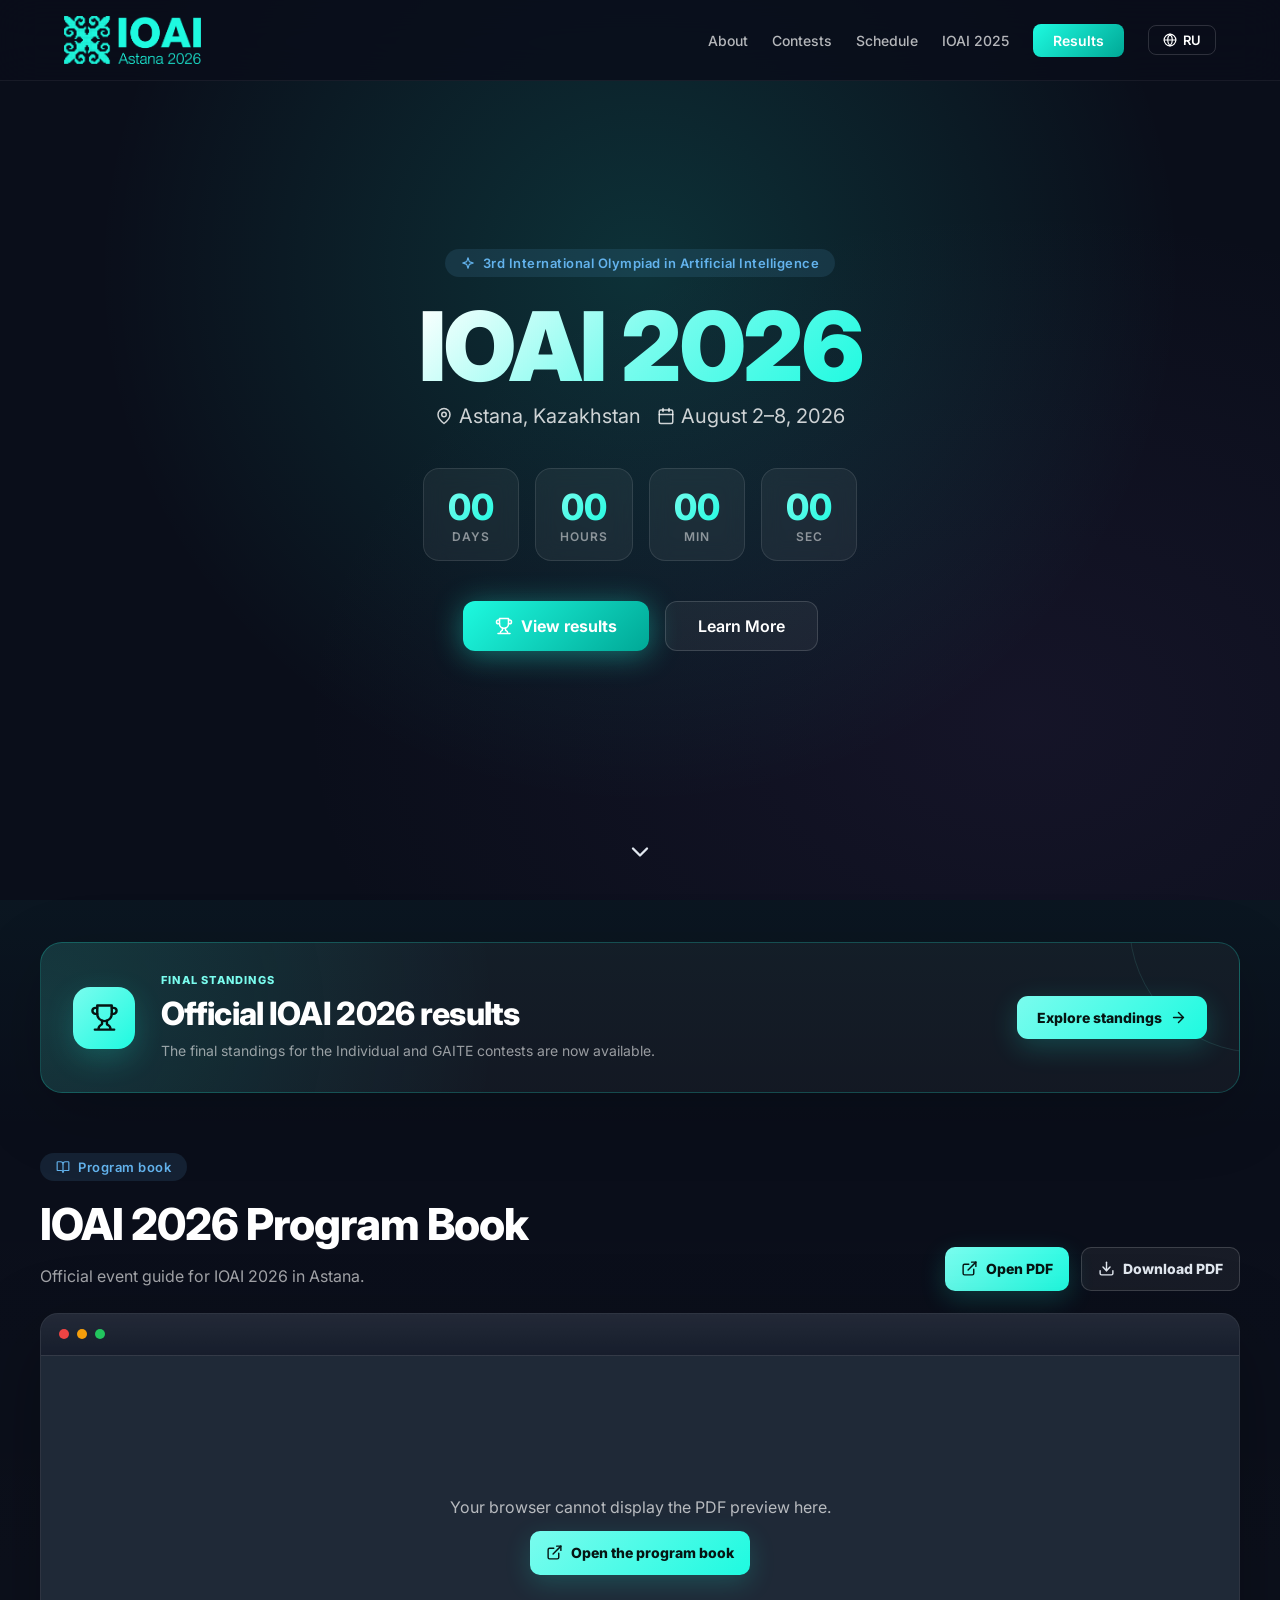
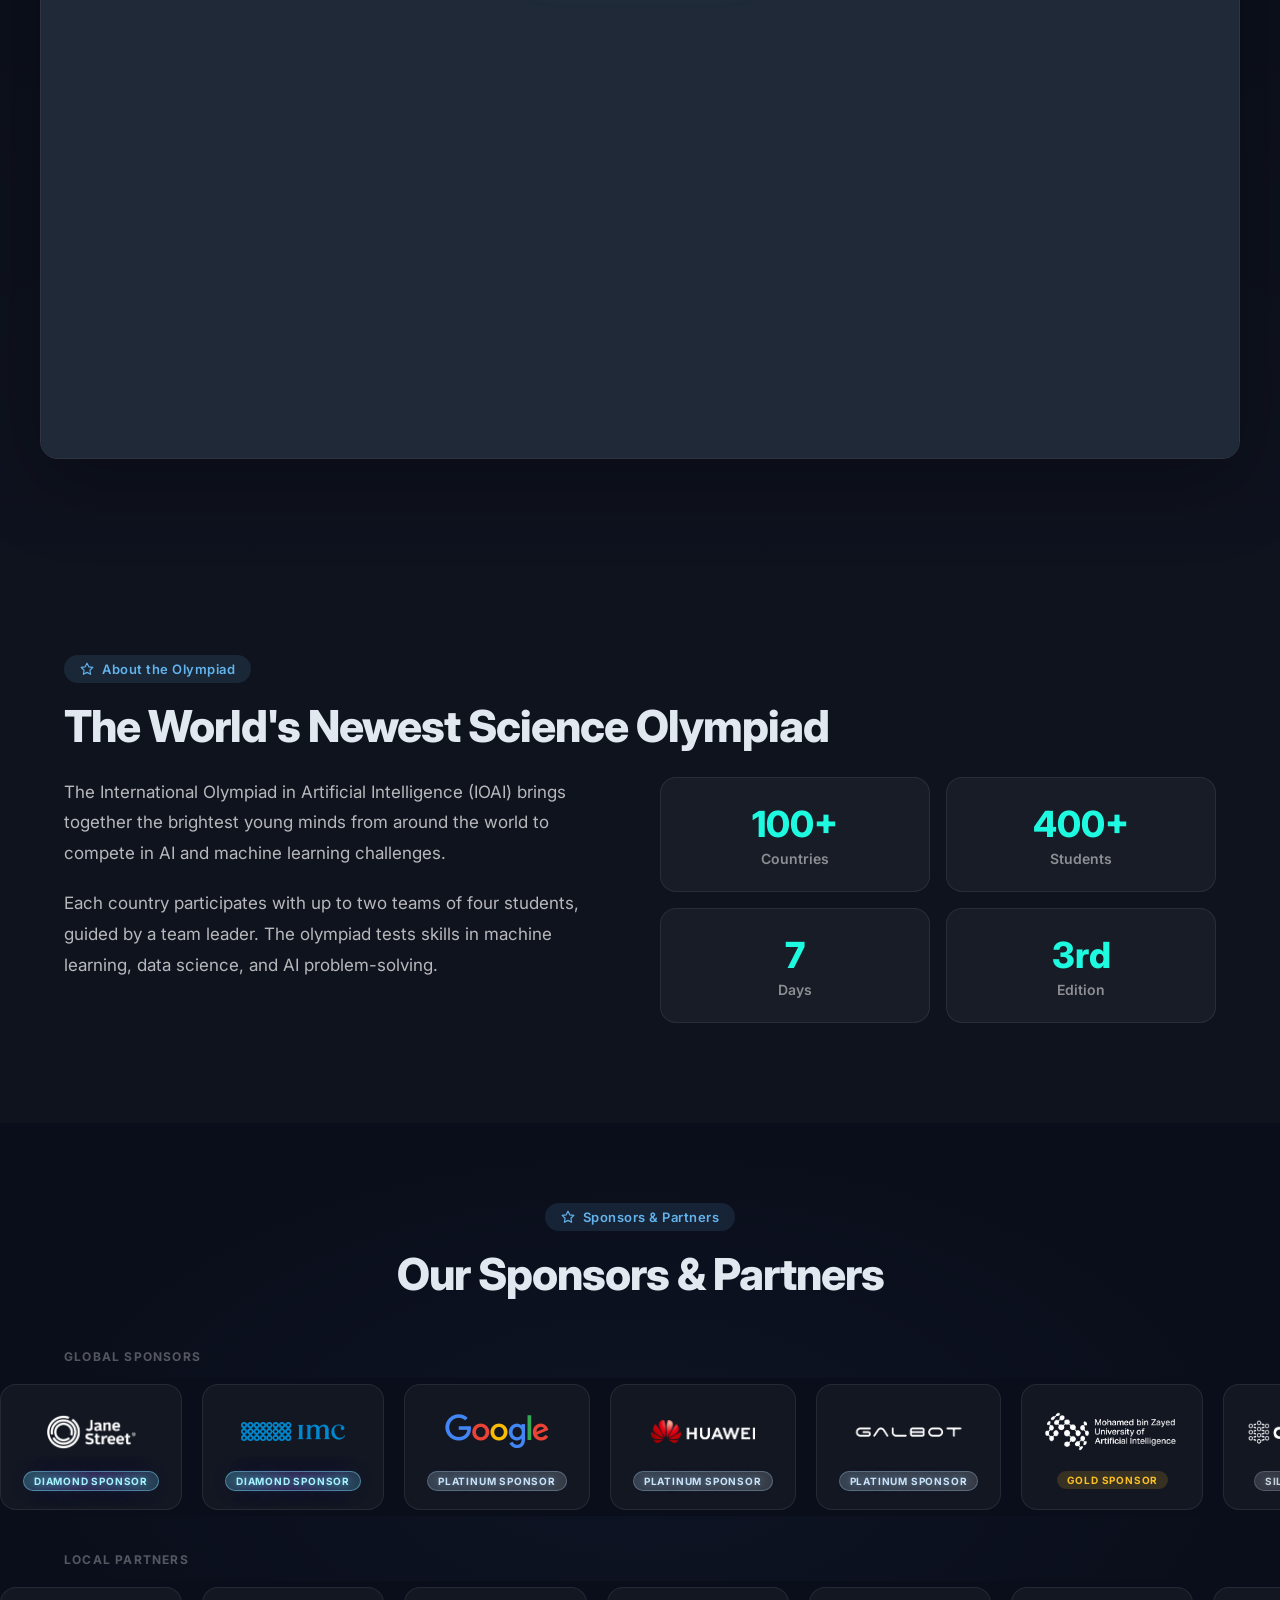
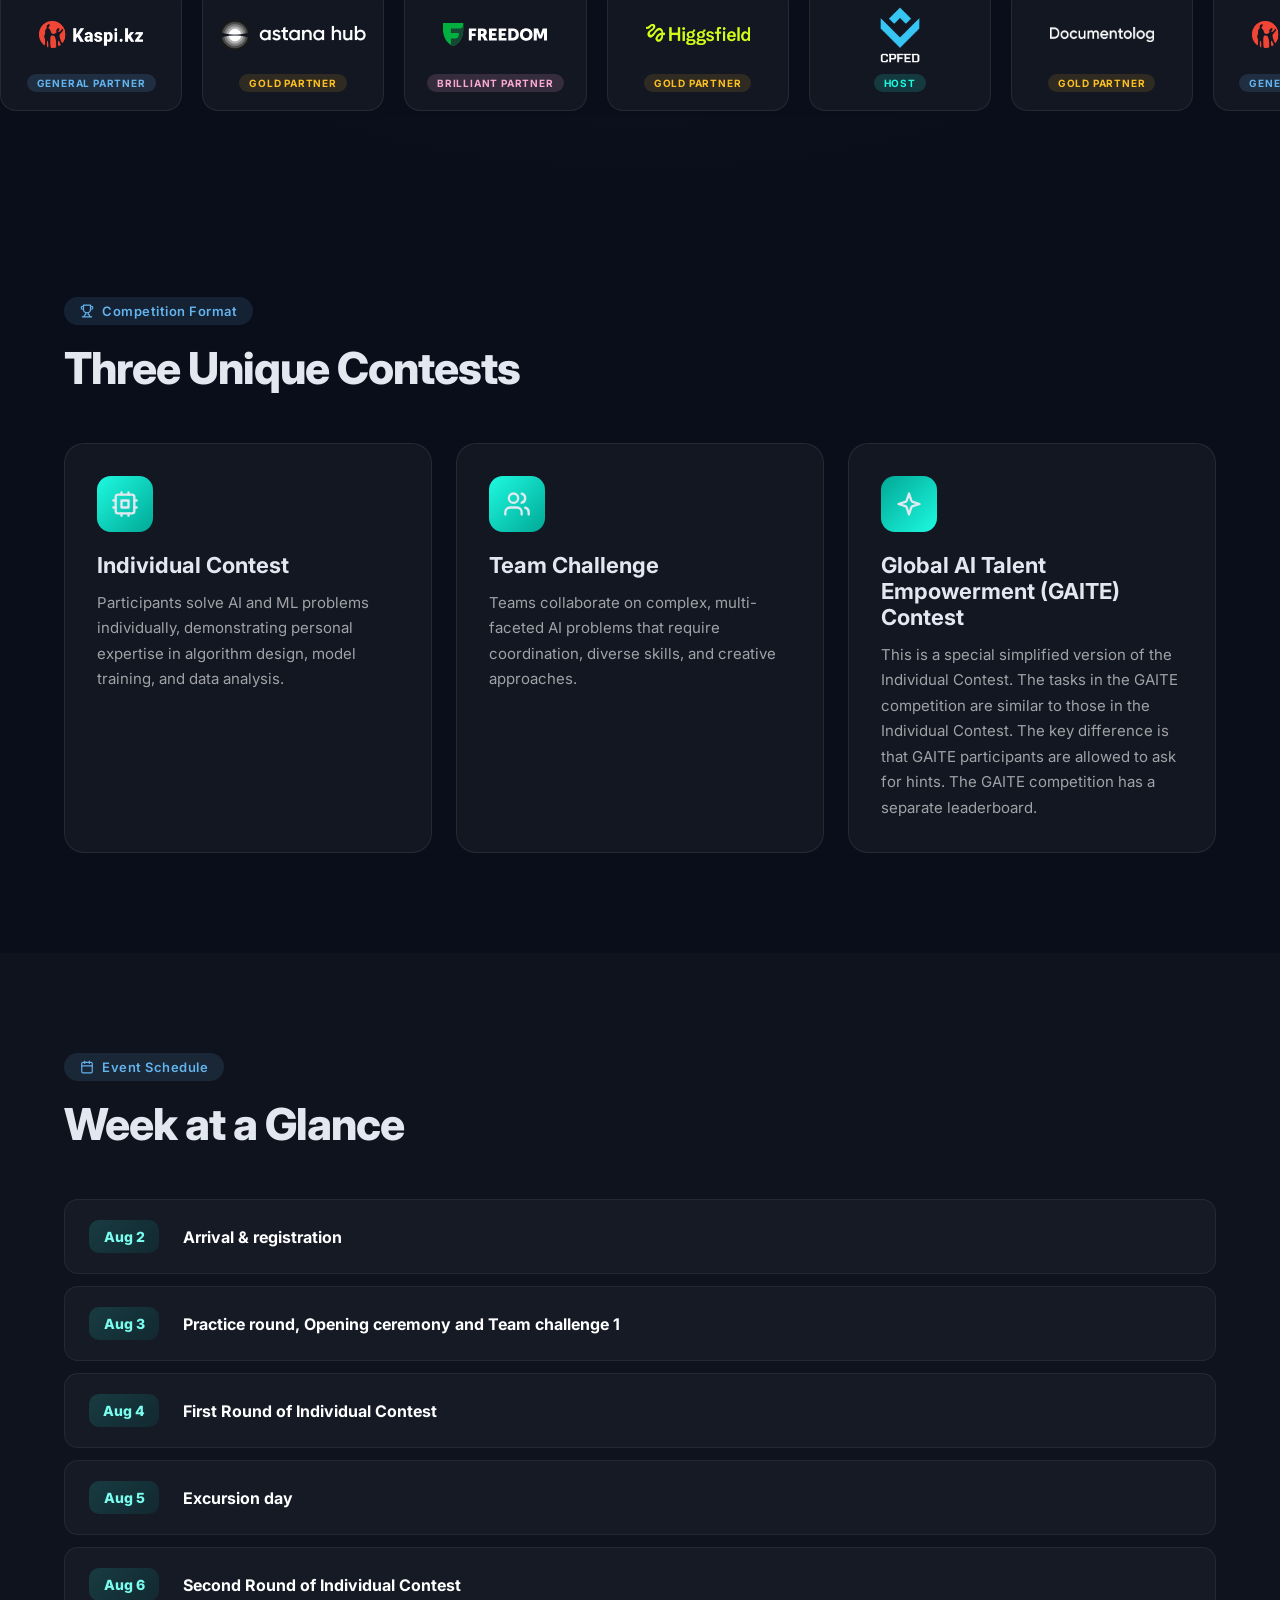
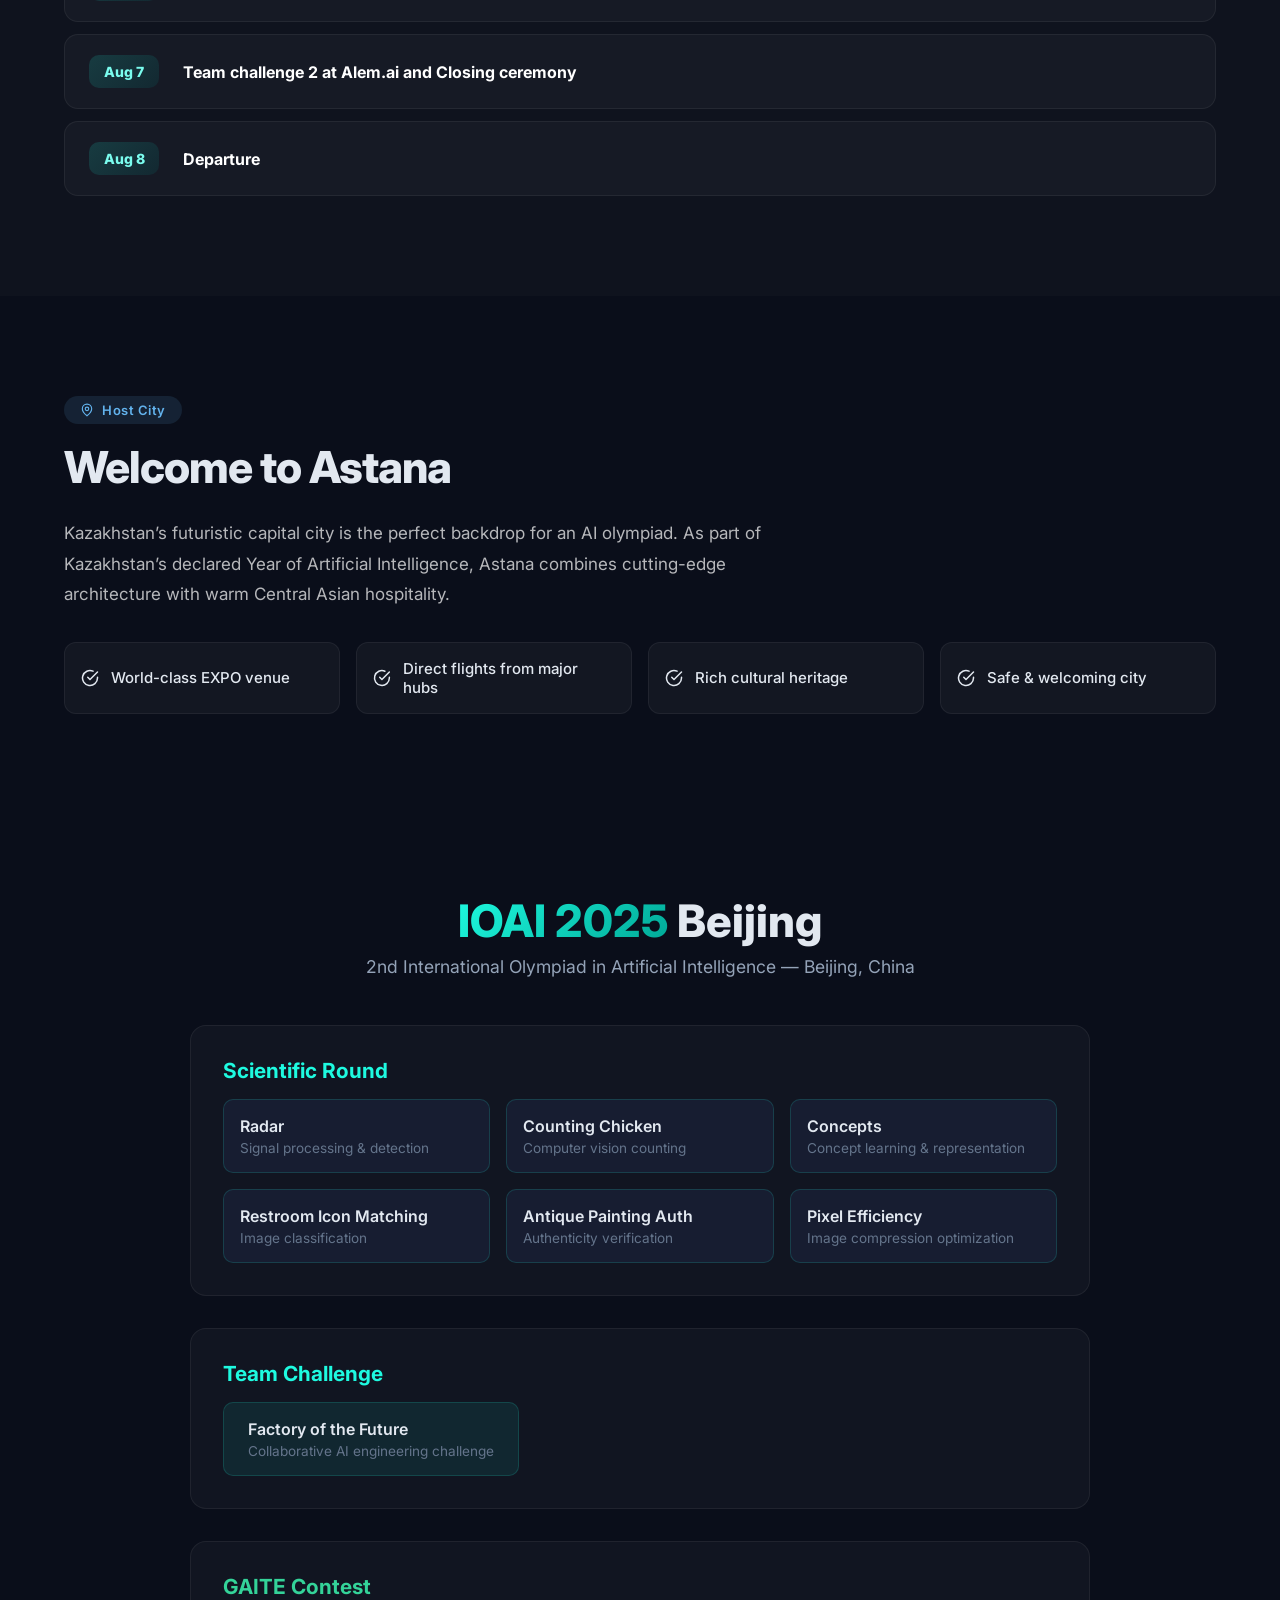
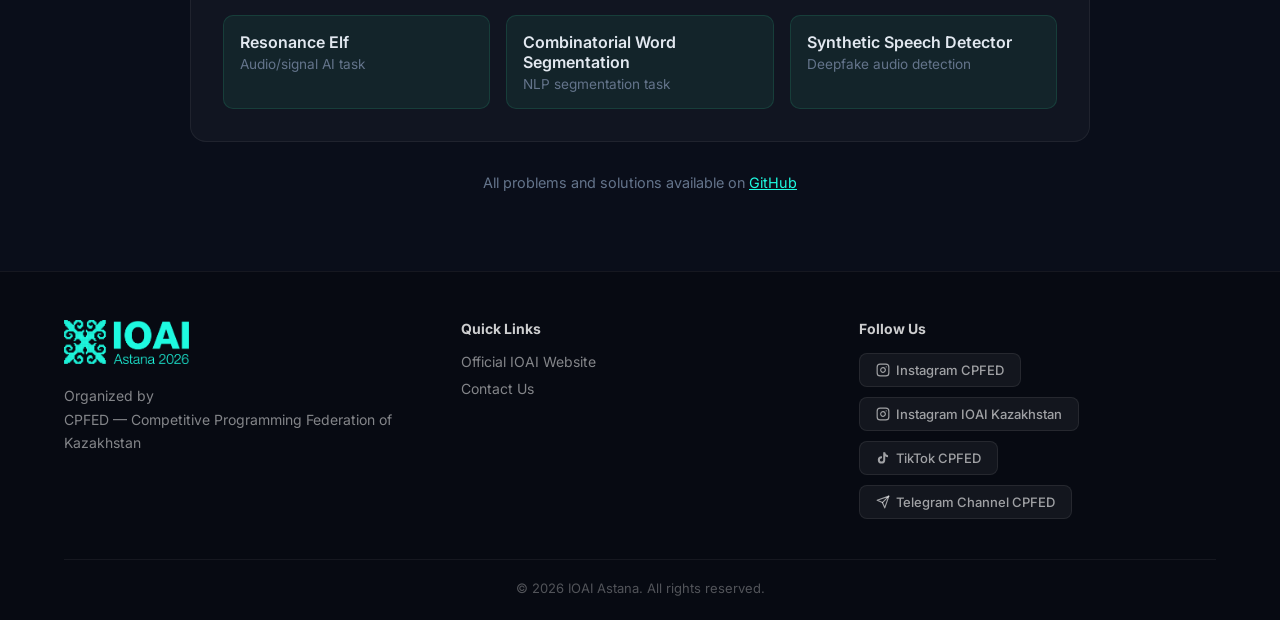
==== commit 0aca6119: "feat: add programbook" ====
--- a/index.html
+++ b/index.html
@@ -71,6 +71,25 @@
 .results-callout p{max-width:680px;color:rgba(255,255,255,0.57);font-size:14px;line-height:1.6}
 .results-callout-btn{position:relative;z-index:1;display:flex;align-items:center;gap:8px;padding:13px 20px;border-radius:11px;color:#061513;background:linear-gradient(135deg,#7AFCEE,#1EFAE0);font-size:14px;font-weight:800;white-space:nowrap;box-shadow:0 8px 28px rgba(30,250,224,0.2);transition:transform .2s,box-shadow .2s}
 .results-callout-btn:hover{transform:translateY(-2px);box-shadow:0 12px 34px rgba(30,250,224,0.28)}
+
+/* Program book */
+.program-book{padding:18px 24px 96px;background:linear-gradient(180deg,transparent,rgba(255,255,255,0.018))}
+.program-book-shell{max-width:1200px;margin:0 auto}
+.program-book-header{display:flex;align-items:flex-end;justify-content:space-between;gap:24px;margin-bottom:22px}
+.program-book-copy{max-width:720px}
+.program-book-copy h2{font-size:clamp(28px,4vw,44px);font-weight:800;margin-bottom:12px;letter-spacing:-1px;color:#fff}
+.program-book-copy p{font-size:16px;line-height:1.7;color:rgba(255,255,255,0.62)}
+.program-book-actions{display:flex;align-items:center;gap:12px;flex-wrap:wrap;justify-content:flex-end}
+.program-book-btn{display:inline-flex;align-items:center;justify-content:center;gap:8px;min-height:44px;padding:12px 16px;border-radius:10px;font-size:14px;font-weight:800;white-space:nowrap;transition:transform .2s,background .2s,border-color .2s}
+.program-book-btn:hover{transform:translateY(-2px)}
+.program-book-btn-primary{color:#061513;background:linear-gradient(135deg,#7AFCEE,#1EFAE0);box-shadow:0 8px 26px rgba(30,250,224,0.18)}
+.program-book-btn-secondary{color:#e2e8f0;border:1px solid rgba(255,255,255,0.16);background:rgba(255,255,255,0.055)}
+.program-book-btn-secondary:hover{background:rgba(255,255,255,0.085);border-color:rgba(255,255,255,0.24)}
+.program-book-reader{position:relative;border:1px solid rgba(255,255,255,0.12);border-radius:18px;overflow:hidden;background:#111827;box-shadow:0 24px 80px rgba(0,0,0,0.28)}
+.program-book-reader::before{content:"";display:block;height:42px;background:linear-gradient(180deg,rgba(255,255,255,0.075),rgba(255,255,255,0.025));border-bottom:1px solid rgba(255,255,255,0.08)}
+.program-book-reader::after{content:"";position:absolute;top:15px;left:18px;width:10px;height:10px;border-radius:50%;background:#ef4444;box-shadow:18px 0 0 #f59e0b,36px 0 0 #22c55e;pointer-events:none}
+.program-book-frame{display:block;width:100%;height:min(78vh,860px);min-height:620px;border:0;background:#1f2937}
+.program-book-fallback{display:flex;min-height:360px;align-items:center;justify-content:center;flex-direction:column;gap:14px;padding:32px;text-align:center;color:rgba(255,255,255,0.68)}
 
 /* About stats */
 .stats-grid{display:grid;grid-template-columns:1fr 1fr;gap:16px}
@@ -164,6 +183,7 @@
   .countdown-val{font-size:28px}
   .stats-grid{grid-template-columns:1fr 1fr}
   .results-highlight{padding:28px 16px}.results-callout{grid-template-columns:auto minmax(0,1fr);padding:24px;gap:18px}.results-callout-btn{grid-column:1/-1;justify-content:center}.results-callout-icon{width:52px;height:52px;border-radius:14px}
+  .program-book{padding:10px 16px 72px}.program-book-header{align-items:flex-start;flex-direction:column}.program-book-actions{width:100%;justify-content:flex-start}.program-book-btn{flex:1;min-width:145px}.program-book-reader{border-radius:14px}.program-book-frame{height:68vh;min-height:500px}
 }
 </style>
 </head>
@@ -187,6 +207,9 @@
   <symbol id="icon-user" viewBox="0 0 24 24" fill="none" stroke="currentColor" stroke-width="2" stroke-linecap="round" stroke-linejoin="round"><path d="M19 21v-2a4 4 0 0 0-4-4H9a4 4 0 0 0-4 4v2"/><circle cx="12" cy="7" r="4"/></symbol>
   <symbol id="icon-heart" viewBox="0 0 24 24" fill="none" stroke="currentColor" stroke-width="2" stroke-linecap="round" stroke-linejoin="round"><path d="M19 14c1.49-1.46 3-3.21 3-5.5A5.5 5.5 0 0 0 16.5 3c-1.76 0-3 .5-4.5 2-1.5-1.5-2.74-2-4.5-2A5.5 5.5 0 0 0 2 8.5c0 2.3 1.5 4.05 3 5.5l7 7Z"/></symbol>
   <symbol id="icon-globe" viewBox="0 0 24 24" fill="none" stroke="currentColor" stroke-width="2" stroke-linecap="round" stroke-linejoin="round"><circle cx="12" cy="12" r="10"/><path d="M12 2a14.5 14.5 0 0 0 0 20 14.5 14.5 0 0 0 0-20M2 12h20"/></symbol>
+  <symbol id="icon-book-open" viewBox="0 0 24 24" fill="none" stroke="currentColor" stroke-width="2" stroke-linecap="round" stroke-linejoin="round"><path d="M12 7v14"/><path d="M3 18a1 1 0 0 1-1-1V4a1 1 0 0 1 1-1h5a4 4 0 0 1 4 4 4 4 0 0 1 4-4h5a1 1 0 0 1 1 1v13a1 1 0 0 1-1 1h-6a3 3 0 0 0-3 3 3 3 0 0 0-3-3z"/></symbol>
+  <symbol id="icon-download" viewBox="0 0 24 24" fill="none" stroke="currentColor" stroke-width="2" stroke-linecap="round" stroke-linejoin="round"><path d="M12 15V3"/><path d="M21 15v4a2 2 0 0 1-2 2H5a2 2 0 0 1-2-2v-4"/><path d="m7 10 5 5 5-5"/></symbol>
+  <symbol id="icon-external-link" viewBox="0 0 24 24" fill="none" stroke="currentColor" stroke-width="2" stroke-linecap="round" stroke-linejoin="round"><path d="M15 3h6v6"/><path d="M10 14 21 3"/><path d="M18 13v6a2 2 0 0 1-2 2H5a2 2 0 0 1-2-2V8a2 2 0 0 1 2-2h6"/></symbol>
 </svg>
 
 <div id="contact-popup" onclick="if(event.target===this)hideContactPopup()" style="display:none;position:fixed;inset:0;z-index:200;background:rgba(0,0,0,0.65);backdrop-filter:blur(6px);align-items:center;justify-content:center">
@@ -352,6 +375,12 @@
     :kz
       ?{nav:'Нәтижелер',hero:'Нәтижелерді көру',kicker:'Қорытынды нәтижелер',title:'IOAI 2026 ресми нәтижелері',desc:'Жеке конкурс пен GAITE конкурсының қорытынды кестесі жарияланды.',cta:'Нәтижелерді ашу'}
       :{nav:'Results',hero:'View results',kicker:'Final standings',title:'Official IOAI 2026 results',desc:'The final standings for the Individual and GAITE contests are now available.',cta:'Explore standings'};
+  const programBookUrl='assets/IOAI-2026-program-book.pdf';
+  const programCopy=ru
+    ?{tag:'Program book',title:'IOAI 2026 Program Book',desc:'Официальный program book IOAI 2026 в Астане.',open:'Открыть PDF',download:'Скачать PDF',readerTitle:'IOAI 2026 Program Book PDF',fallback:'Браузер не может показать PDF-превью здесь.',fallbackLink:'Открыть program book'}
+    :kz
+      ?{tag:'Program book',title:'IOAI 2026 Program Book',desc:'Астанадағы IOAI 2026 ресми program book.',open:'PDF ашу',download:'PDF жүктеу',readerTitle:'IOAI 2026 Program Book PDF',fallback:'Браузер PDF алдын ала қарауын мұнда көрсете алмайды.',fallbackLink:'Program book ашу'}
+      :{tag:'Program book',title:'IOAI 2026 Program Book',desc:'Official event guide for IOAI 2026 in Astana.',open:'Open PDF',download:'Download PDF',readerTitle:'IOAI 2026 Program Book PDF',fallback:'Your browser cannot display the PDF preview here.',fallbackLink:'Open the program book'};
   const gCards_=[
     sc('logos/global_sponsors/janestreet_logo_white.png','Jane Street',kz?'Бриллиант демеуші':ru?'Бриллиантовый спонсор':'Diamond Sponsor','diamond','https://www.janestreet.com/'),
     sc('logos/global_sponsors/Logo-IMC-Blue%20(1).png','IMC',kz?'Бриллиант демеуші':ru?'Бриллиантовый спонсор':'Diamond Sponsor','diamond','https://www.imc.com/eu/'),
@@ -415,6 +444,31 @@
   </div>
 </section>
 
+<!-- PROGRAM BOOK -->
+<section id="program-book" class="program-book" aria-labelledby="program-book-title">
+  <div class="program-book-shell">
+    <div class="program-book-header">
+      <div class="program-book-copy">
+        <div class="tag">${icon("book-open",14)}${programCopy.tag}</div>
+        <h2 id="program-book-title">${programCopy.title}</h2>
+        <p>${programCopy.desc}</p>
+      </div>
+      <div class="program-book-actions">
+        <a class="program-book-btn program-book-btn-primary" href="${programBookUrl}" target="_blank" rel="noopener">${icon("external-link",17)}${programCopy.open}</a>
+        <a class="program-book-btn program-book-btn-secondary" href="${programBookUrl}" download>${icon("download",17)}${programCopy.download}</a>
+      </div>
+    </div>
+    <div class="program-book-reader">
+      <object class="program-book-frame" data="${programBookUrl}#toolbar=1&navpanes=0&view=FitH" type="application/pdf" aria-label="${programCopy.readerTitle}">
+        <div class="program-book-fallback">
+          <p>${programCopy.fallback}</p>
+          <a class="program-book-btn program-book-btn-primary" href="${programBookUrl}" target="_blank" rel="noopener">${icon("external-link",17)}${programCopy.fallbackLink}</a>
+        </div>
+      </object>
+    </div>
+  </div>
+</section>
+
 <!-- ABOUT -->
 <section id="about" style="background:rgba(255,255,255,0.02)"><div class="section">
   <div class="tag">${icon("star",14)}${a.tag}</div>
